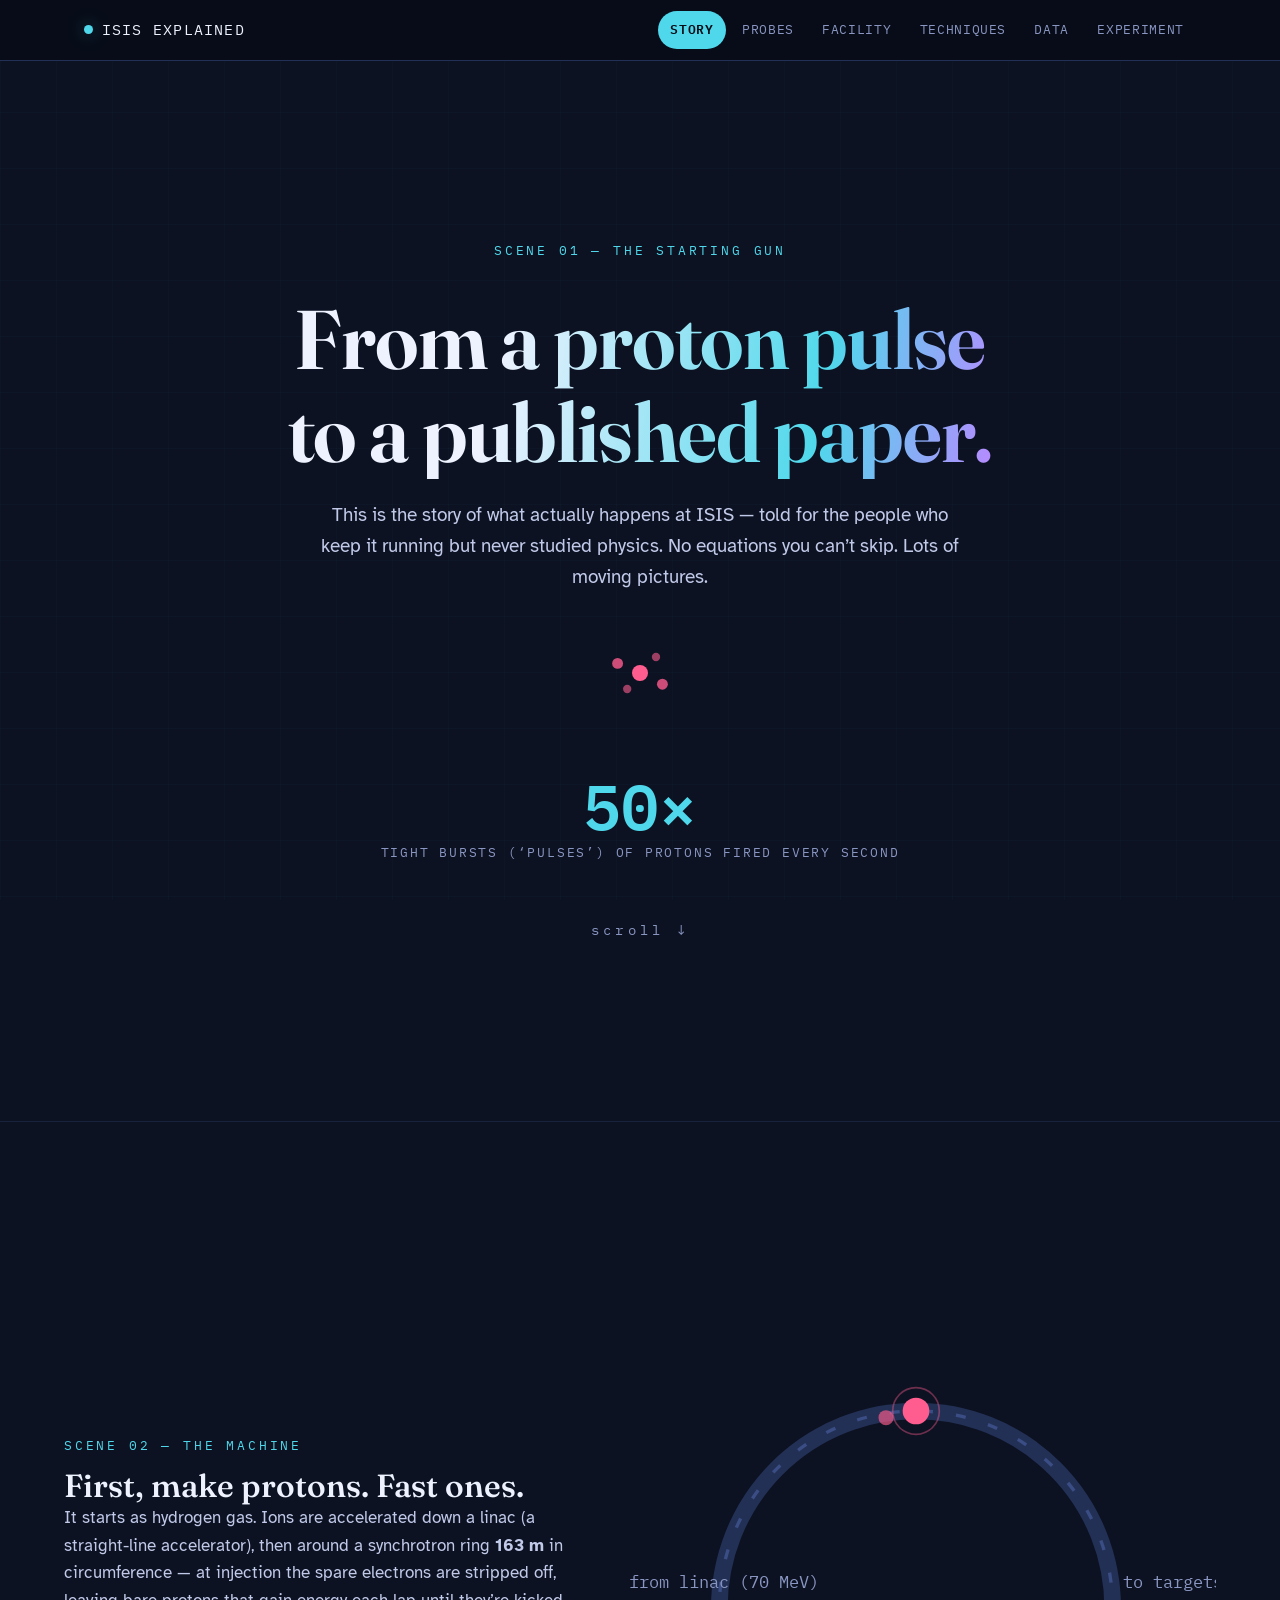
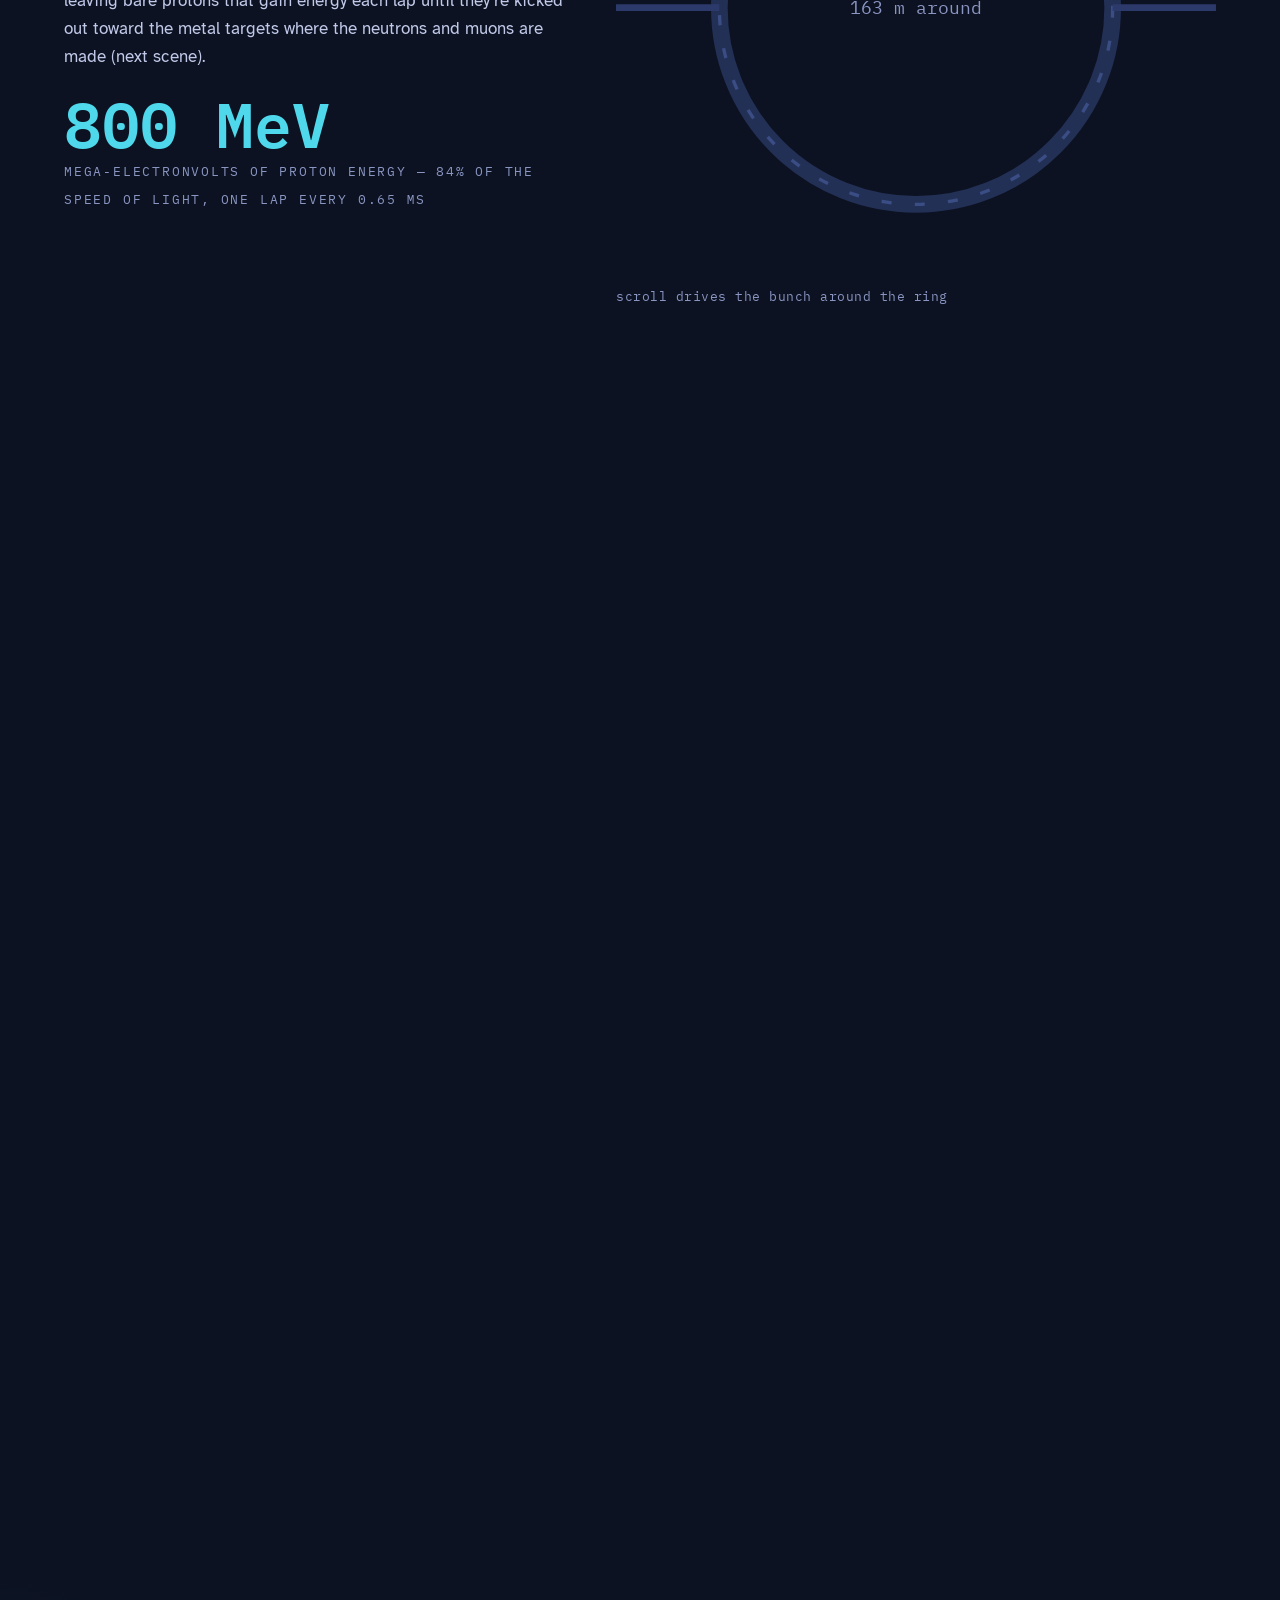
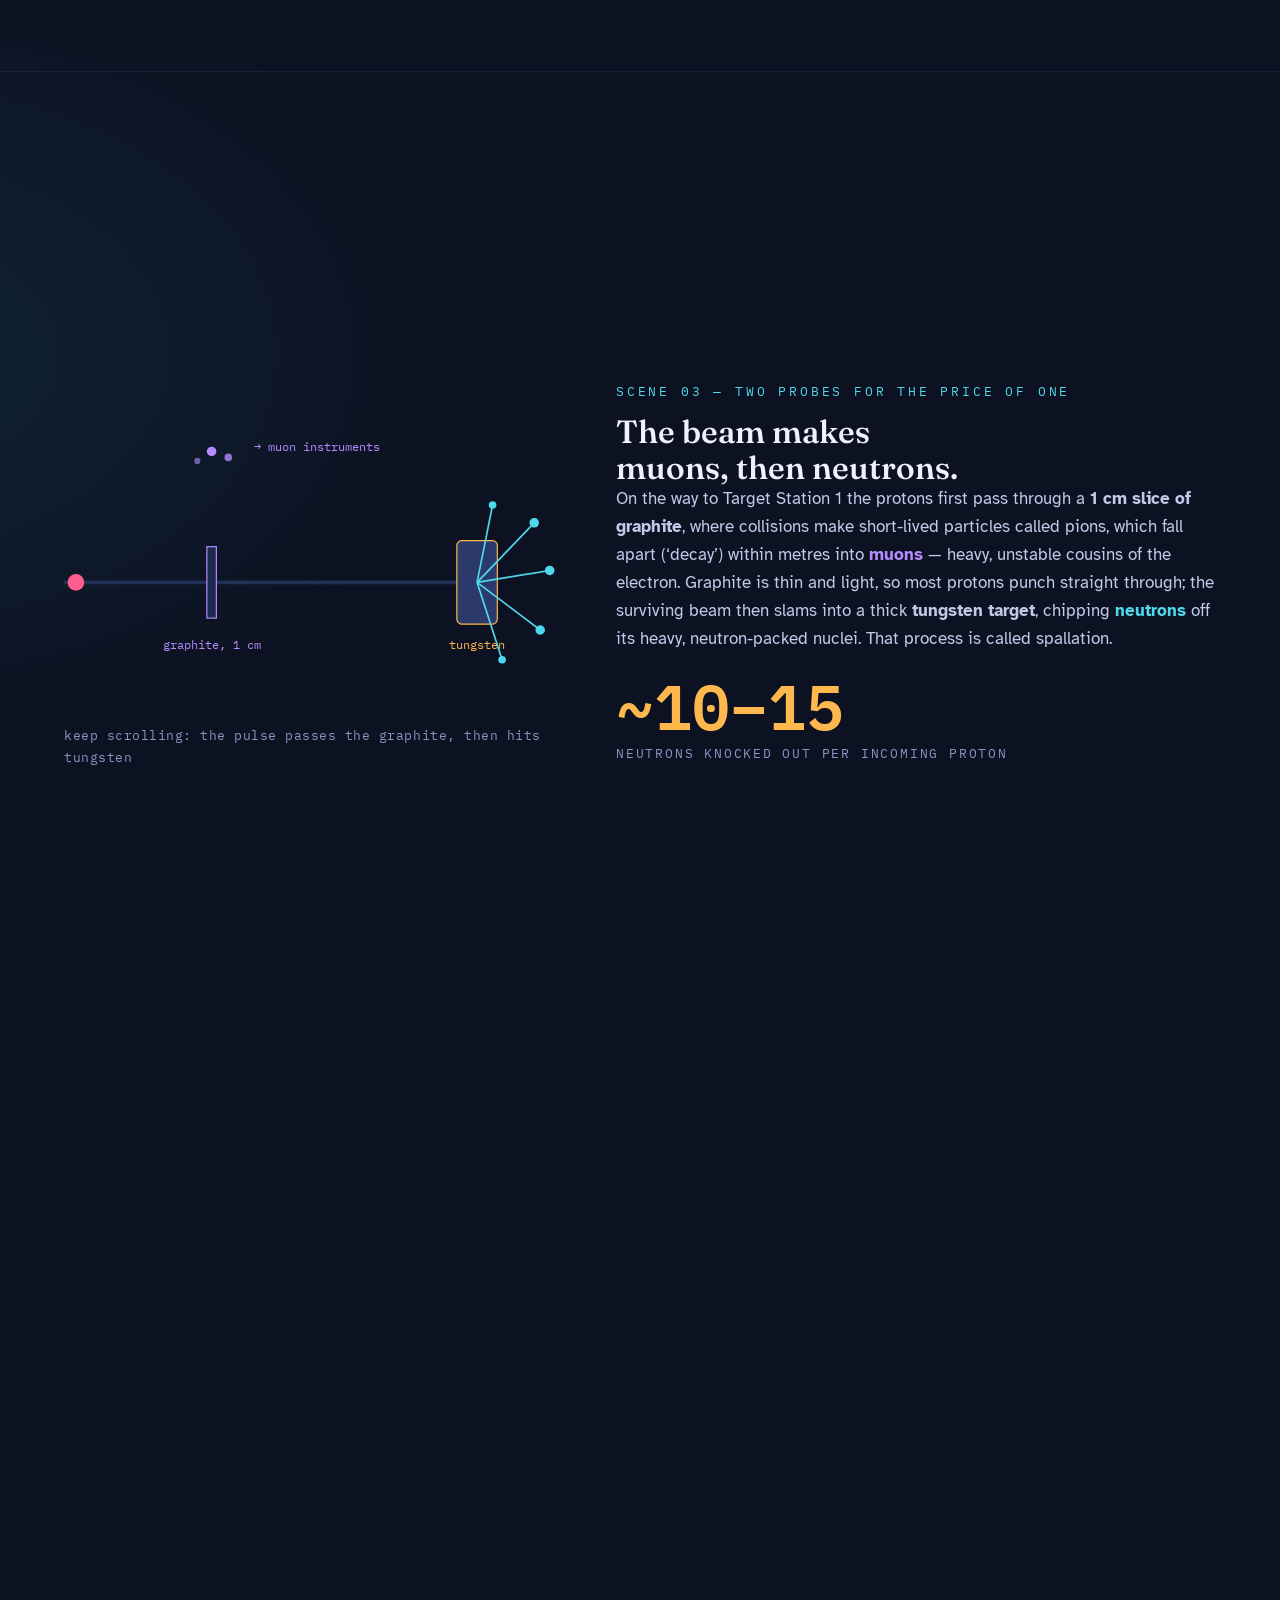
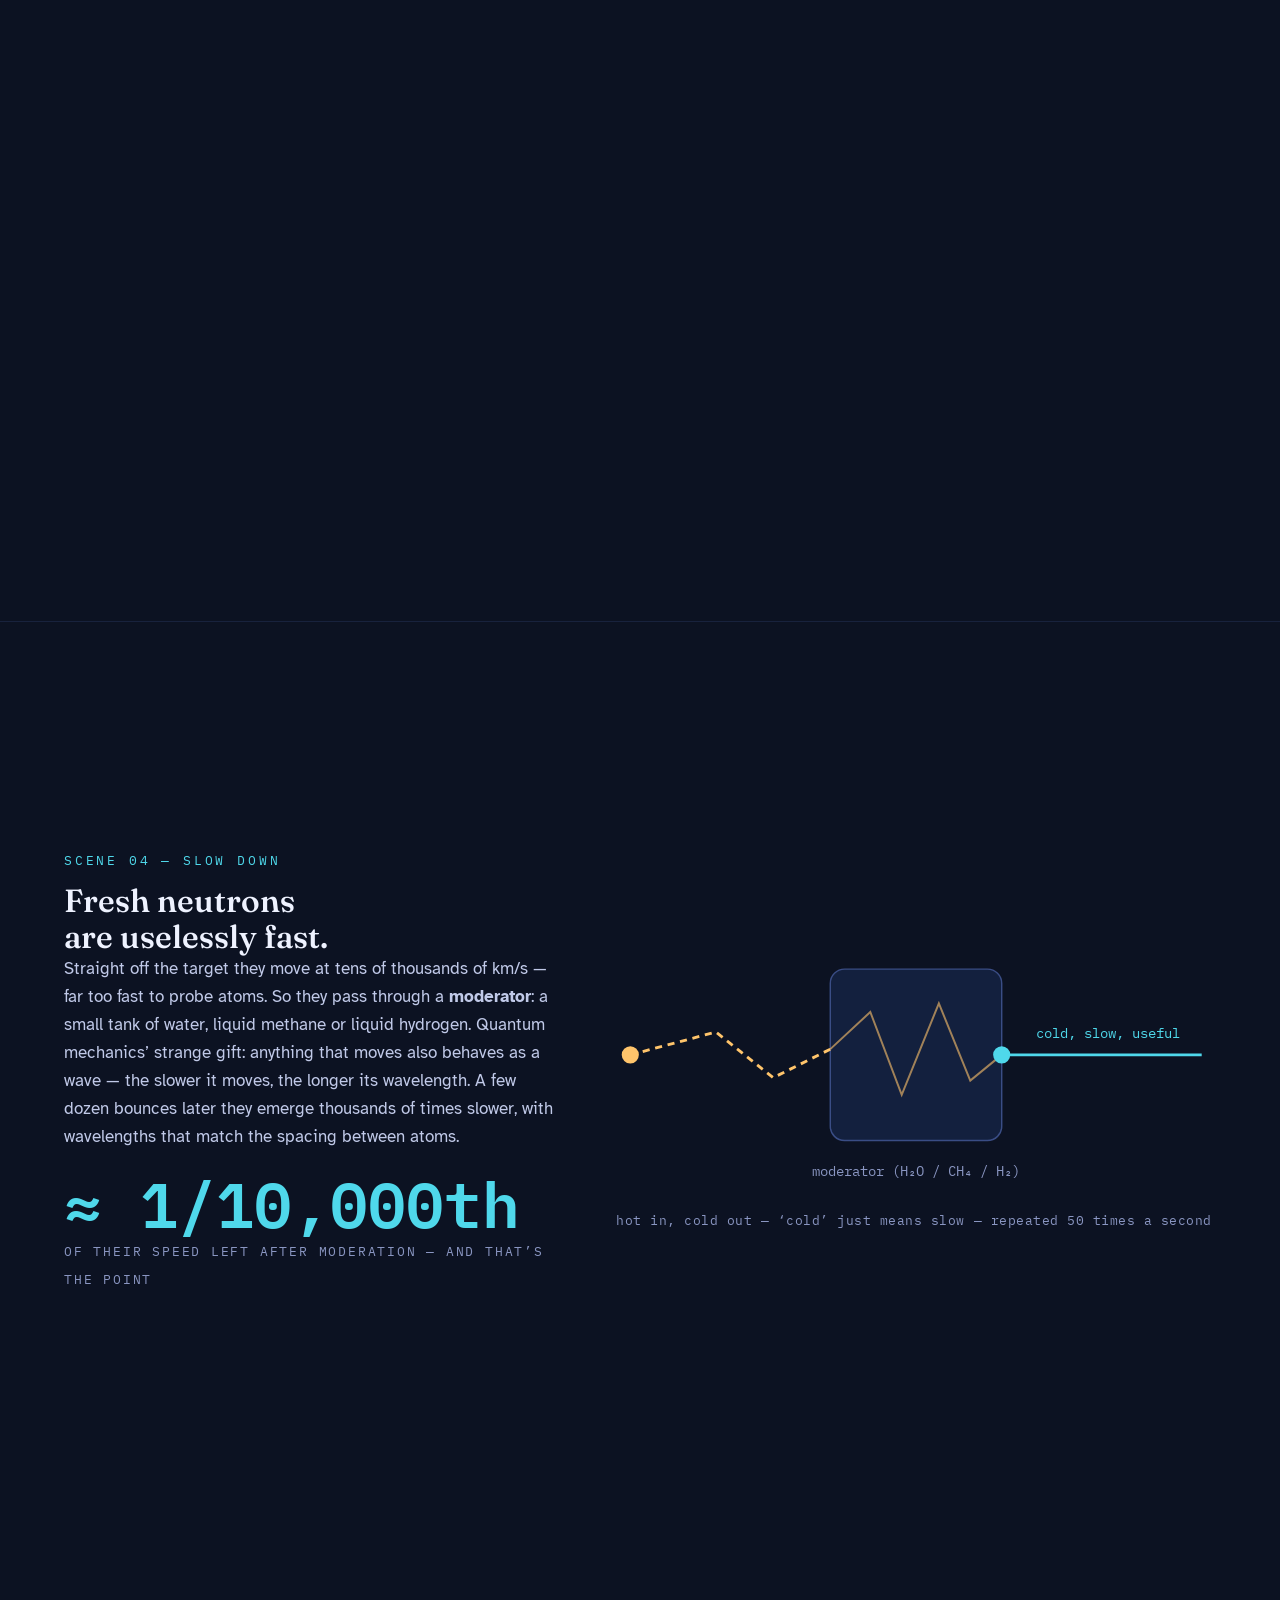
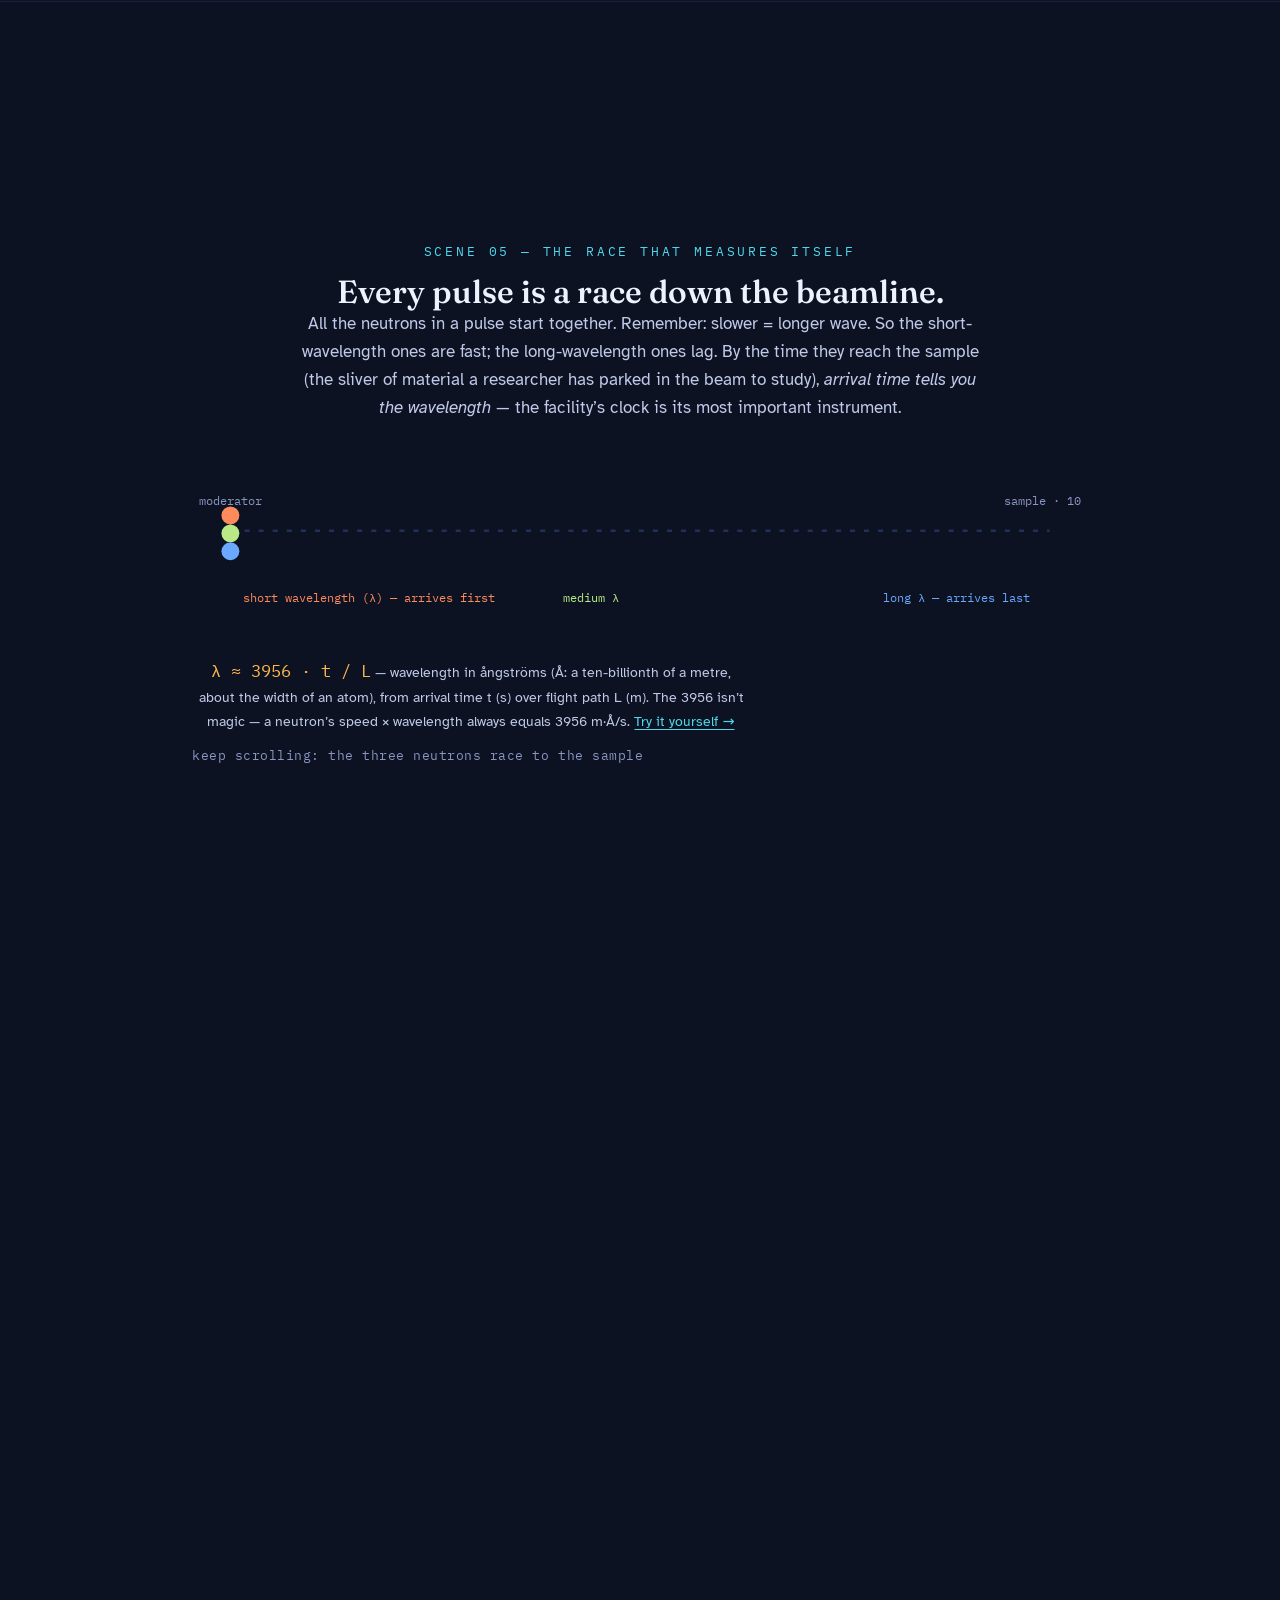
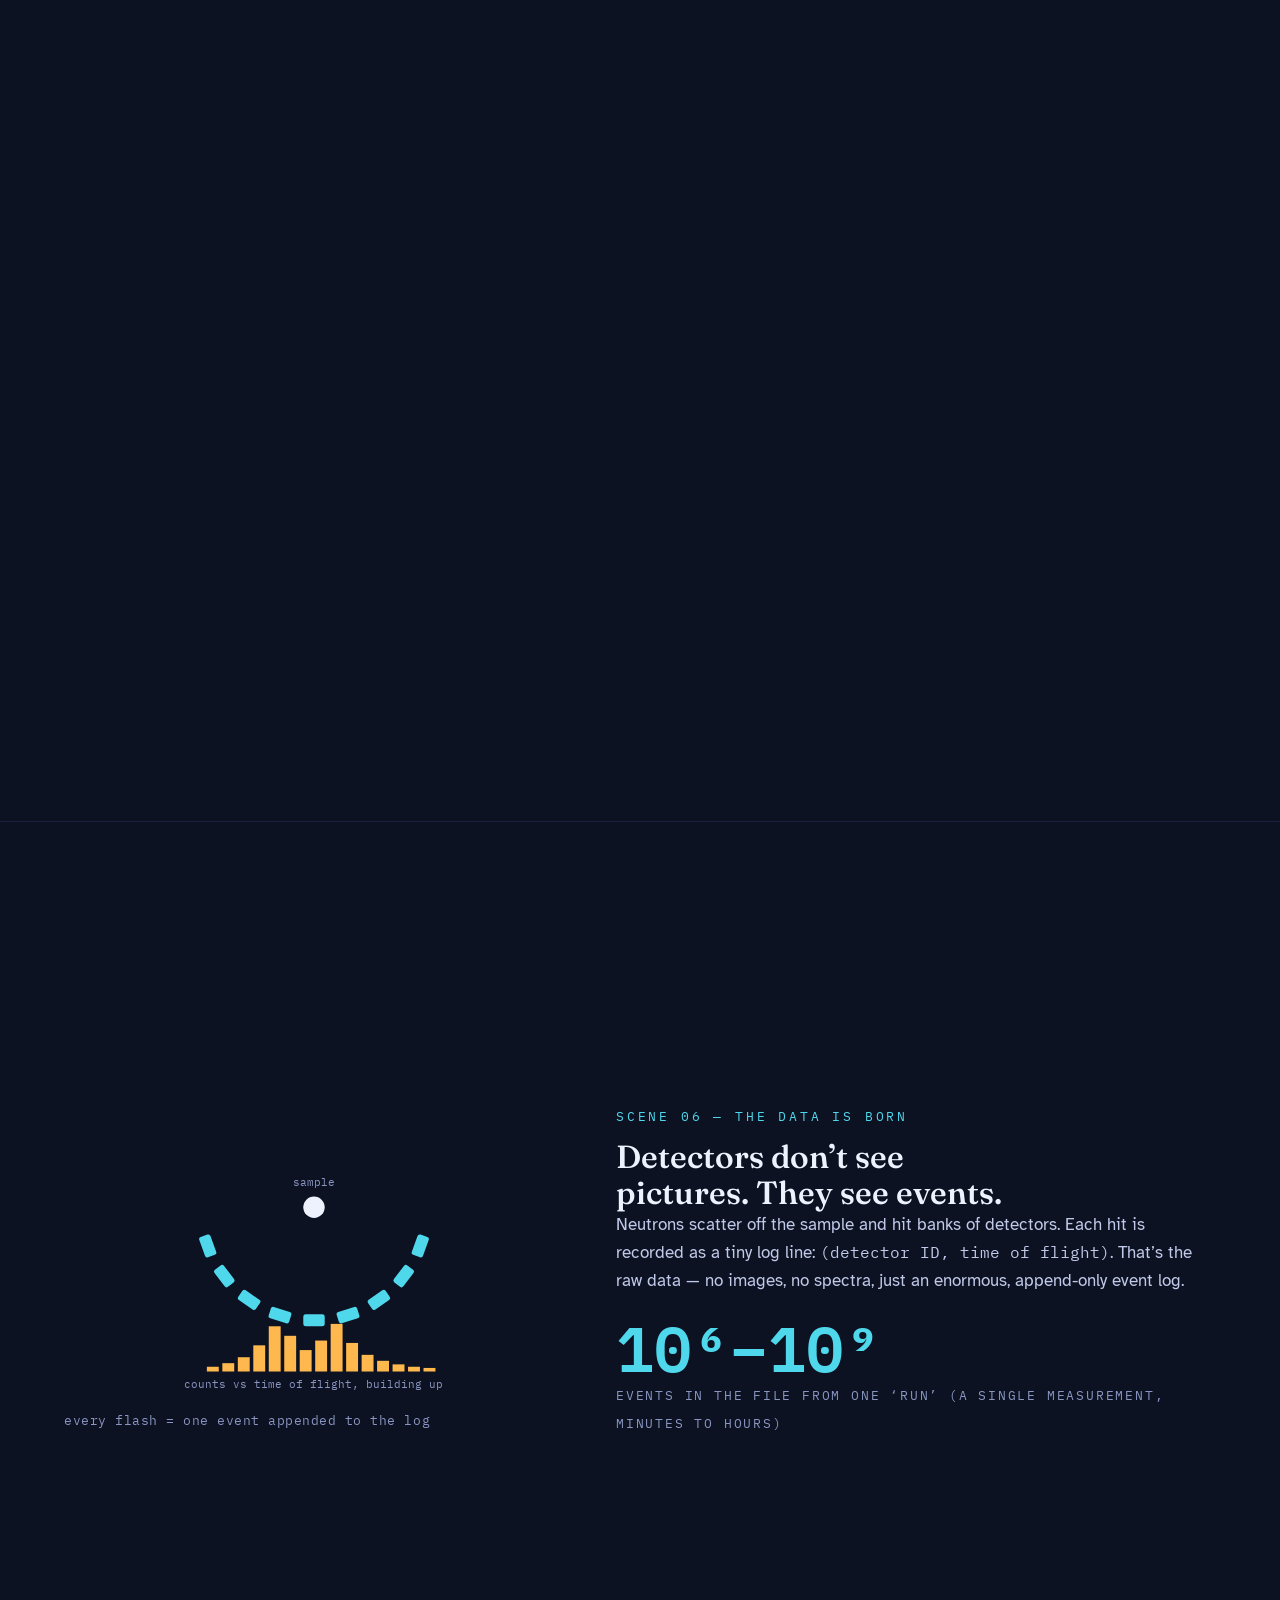
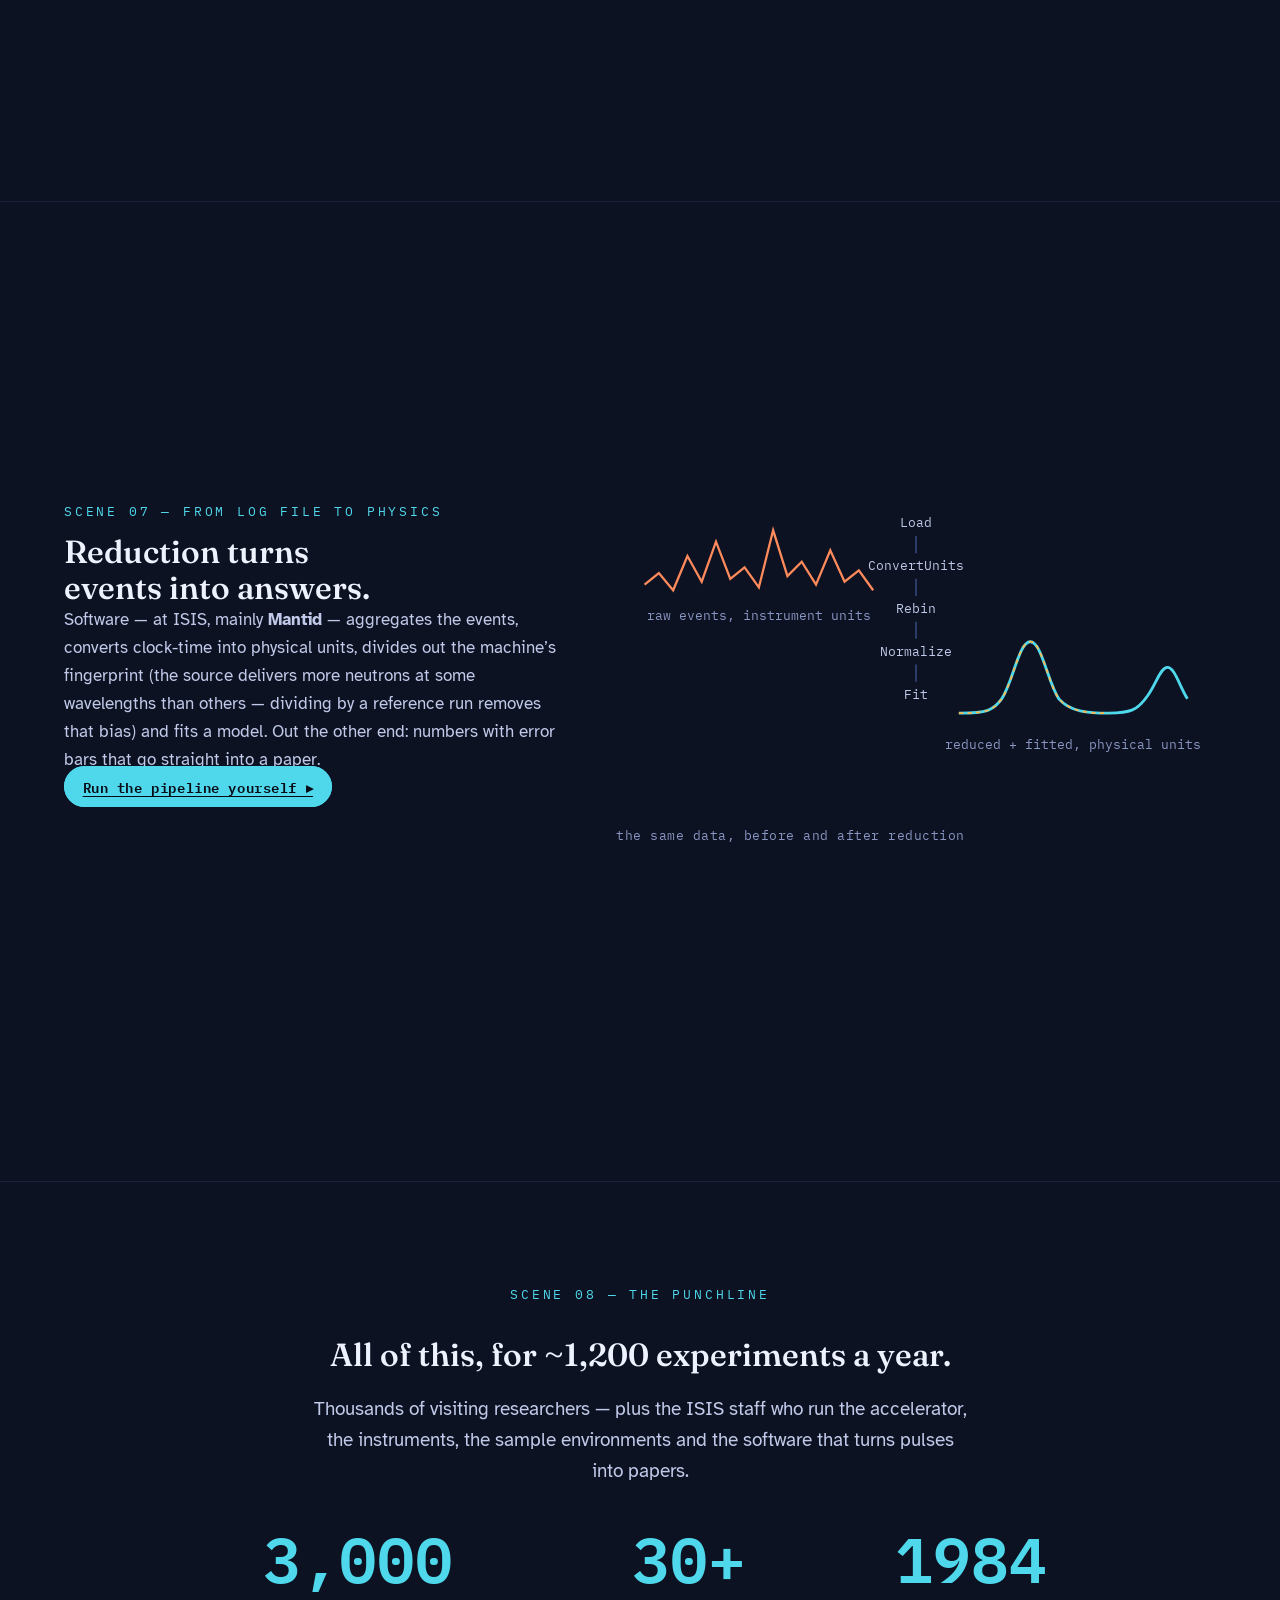
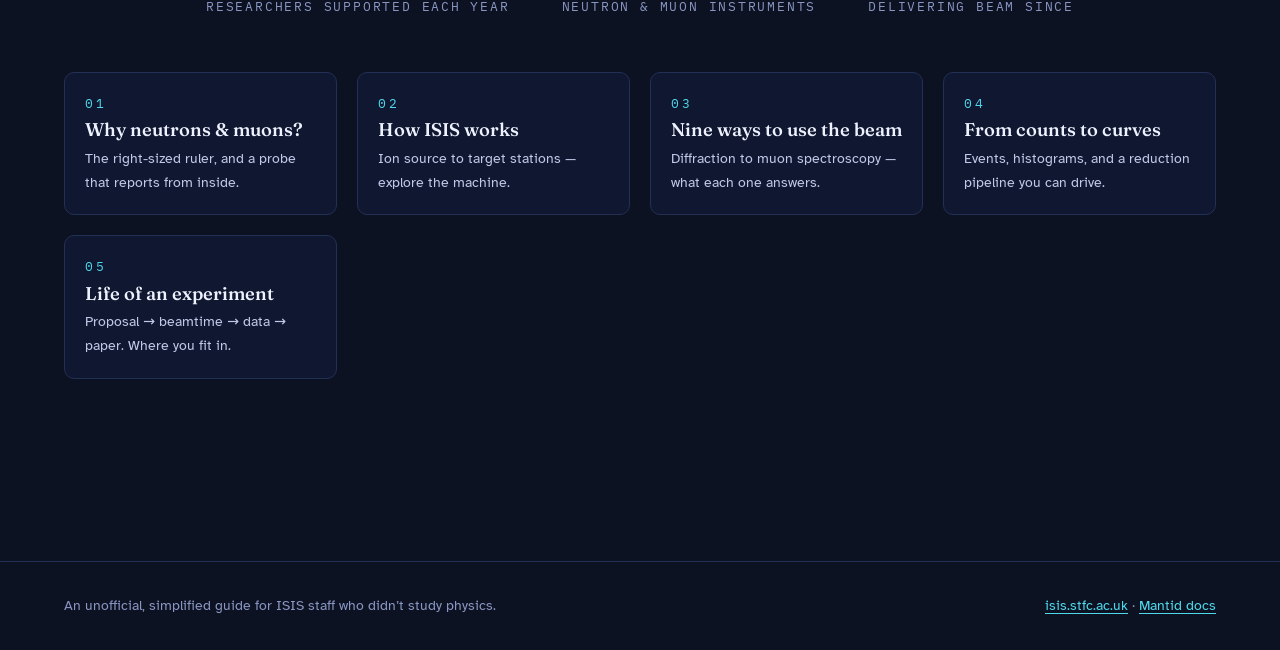
==== index.html @ 3b87c524 "Reorder nav, add anatomy explorer + deselect, expand data explanations - Navigation: STORY / PROBES " ====
<!DOCTYPE html>
<html lang="en">
<head>
<meta charset="utf-8">
<meta name="viewport" content="width=device-width, initial-scale=1">
<title>ISIS Explained — from a proton pulse to a published paper</title>
<meta name="description" content="An interactive, beginner-friendly guide to neutrons, muons, and the ISIS Neutron and Muon Source.">
<link rel="icon" href="data:image/svg+xml,%3Csvg xmlns='http://www.w3.org/2000/svg' viewBox='0 0 16 16'%3E%3Ccircle cx='8' cy='8' r='6' fill='%234fd8eb'/%3E%3C/svg%3E">
<link rel="preconnect" href="https://fonts.googleapis.com">
<link rel="preconnect" href="https://fonts.gstatic.com" crossorigin>
<link href="https://fonts.googleapis.com/css2?family=Fraunces:opsz,wght@9..144,400;9..144,550;9..144,650&family=Atkinson+Hyperlegible:wght@400;700&family=IBM+Plex+Mono:wght@400;600&display=swap" rel="stylesheet">
<link rel="stylesheet" href="css/tokens.css">
<link rel="stylesheet" href="css/base.css">
<link rel="stylesheet" href="css/components.css">
<link rel="stylesheet" href="css/story.css">
<script defer src="js/nav.js"></script>
<script defer src="js/story.js"></script>
</head>
<body>
<a class="skip-link" href="#main">Skip to content</a>
<header class="site-header">
  <div class="bar">
    <a class="site-title" href="index.html"><span class="pip" aria-hidden="true"></span>ISIS&nbsp;EXPLAINED</a>
    <nav class="site-nav" id="site-nav" aria-label="Site">
      <a href="index.html" aria-current="page">STORY</a>
      <a href="probes.html">PROBES</a>
      <a href="facility.html">FACILITY</a>
      <a href="techniques.html">TECHNIQUES</a>
      <a href="data.html">DATA</a>
      <a href="experiment.html">EXPERIMENT</a>
    </nav>
  </div>
</header>
<main class="story" id="main">

  <!-- SCENE 1 · hero -->
  <section class="scene hero" id="s1">
    <div class="scene-inner center">
      <p class="kicker reveal">Scene 01 — the starting gun</p>
      <h1 class="hero-title reveal d1">From a proton pulse<br>to a published paper.</h1>
      <p class="lede reveal d2">This is the story of what actually happens at ISIS — told for the people who keep it running but never studied physics. No equations you can’t skip. Lots of moving pictures.</p>
      <svg class="hero-pulse reveal d3" viewBox="0 0 200 60" role="img" aria-label="A bunch of protons, pulsing.">
        <g class="bunch">
          <circle cx="100" cy="30" r="5" fill="#ff5d8f"/>
          <circle cx="86" cy="24" r="3.4" fill="#ff5d8f" opacity=".8"/>
          <circle cx="114" cy="37" r="3.4" fill="#ff5d8f" opacity=".8"/>
          <circle cx="92" cy="40" r="2.6" fill="#ff5d8f" opacity=".6"/>
          <circle cx="110" cy="20" r="2.6" fill="#ff5d8f" opacity=".6"/>
        </g>
      </svg>
      <p class="scene-stat reveal d3"><span class="num">50×</span><span class="label">tight bursts (‘pulses’) of protons fired every second</span></p>
      <p class="scroll-cue reveal d4" aria-hidden="true">scroll ↓</p>
    </div>
  </section>

  <!-- SCENE 2 · synchrotron (scrub) -->
  <section class="scene scrub" id="s2" data-scrub="ring">
    <div class="scrub-sticky">
      <div class="scene-inner cols">
        <div class="scene-text">
          <p class="kicker reveal">Scene 02 — the machine</p>
          <h2 class="reveal d1">First, make protons. Fast ones.</h2>
          <p class="reveal d2">It starts as hydrogen gas. Ions are accelerated down a linac (a straight-line accelerator), then around a synchrotron ring <strong>163&nbsp;m</strong> in circumference — at injection the spare electrons are stripped off, leaving bare protons that gain energy each lap until they’re kicked out toward the metal targets where the neutrons and muons are made (next scene).</p>
          <p class="scene-stat reveal d3"><span class="num">800 MeV</span><span class="label">mega-electronvolts of proton energy — 84% of the speed of light, one lap every 0.65 µs</span></p>
        </div>
        <figure class="scene-fig">
          <svg viewBox="0 0 360 320" role="img" aria-label="The ISIS synchrotron ring with a proton bunch racing around it.">
            <circle cx="180" cy="160" r="118" fill="none" stroke="#233055" stroke-width="10"/>
            <circle cx="180" cy="160" r="118" fill="none" stroke="#3a4d85" stroke-width="2" stroke-dasharray="6 14"/>
            <!-- injection line -->
            <line x1="0" y1="160" x2="62" y2="160" stroke="#2c3a6b" stroke-width="4"/>
            <text x="8" y="148" fill="#8a96c2" font-size="10" font-family="IBM Plex Mono, monospace">from linac (70 MeV)</text>
            <!-- extraction line -->
            <line x1="298" y1="160" x2="360" y2="160" stroke="#2c3a6b" stroke-width="4"/>
            <text x="304" y="148" fill="#8a96c2" font-size="10" font-family="IBM Plex Mono, monospace">to targets →</text>
            <!-- bunch: rotated by scrub -->
            <g class="fx-ring" data-fx="ring" style="transform-origin: 180px 160px">
              <g>
                <circle cx="180" cy="42" r="8" fill="#ff5d8f"/>
                <circle cx="180" cy="42" r="14" fill="none" stroke="#ff5d8f" opacity=".4"/>
                <circle cx="162" cy="46" r="4.5" fill="#ff5d8f" opacity=".65"/>
              </g>
            </g>
            <text x="180" y="164" fill="#8a96c2" font-size="11" text-anchor="middle" font-family="IBM Plex Mono, monospace">163 m around</text>
          </svg>
          <figcaption class="figure-caption">scroll drives the bunch around the ring</figcaption>
        </figure>
      </div>
    </div>
  </section>

  <!-- SCENE 3 · two probes (scrub) -->
  <section class="scene scrub" id="s3" data-scrub="probes">
    <div class="scrub-sticky">
      <div class="scene-inner cols flip">
        <div class="scene-text">
          <p class="kicker reveal">Scene 03 — two probes for the price of one</p>
          <h2 class="reveal d1">The beam makes muons, then neutrons.</h2>
          <p class="reveal d2">On the way to Target Station 1 the protons first pass through a <strong>1&nbsp;cm slice of graphite</strong>, where collisions make short-lived particles called pions, which fall apart (‘decay’) within metres into <strong style="color:var(--muon)">muons</strong> — heavy, unstable cousins of the electron. Graphite is thin and light, so most protons punch straight through; the surviving beam then slams into a thick <strong>tungsten target</strong>, chipping <strong style="color:var(--neutron)">neutrons</strong> off its heavy, neutron-packed nuclei. That process is called spallation.</p>
          <p class="scene-stat reveal d3"><span class="num">~10–15</span><span class="label">neutrons knocked out per incoming proton</span></p>
        </div>
        <figure class="scene-fig">
          <svg viewBox="0 0 420 280" role="img" aria-label="Proton beam passes a thin graphite target producing muons, then hits a tungsten target producing a burst of neutrons.">
            <!-- beam path -->
            <line x1="0" y1="170" x2="330" y2="170" stroke="#233055" stroke-width="3"/>
            <!-- graphite -->
            <rect x="120" y="140" width="8" height="60" fill="#1f2a4f" stroke="#b78aff"/>
            <text x="124" y="226" fill="#b78aff" font-size="10" text-anchor="middle" font-family="IBM Plex Mono, monospace">graphite, 1 cm</text>
            <!-- tungsten -->
            <rect x="330" y="135" width="34" height="70" rx="4" fill="#2c3a6b" stroke="#ffb84d"/>
            <text x="347" y="226" fill="#ffb84d" font-size="10" text-anchor="middle" font-family="IBM Plex Mono, monospace">tungsten</text>
            <!-- proton (scrubbed along beam) -->
            <g data-fx="proton"><circle cx="10" cy="170" r="7" fill="#ff5d8f"/></g>
            <!-- muons rise from graphite (scrubbed) -->
            <g data-fx="muons" class="fx-muons">
              <circle cx="124" cy="150" r="4" fill="#b78aff"/>
              <circle cx="138" cy="155" r="3.2" fill="#b78aff" opacity=".8"/>
              <circle cx="112" cy="158" r="2.6" fill="#b78aff" opacity=".6"/>
            </g>
            <text x="160" y="60" fill="#b78aff" font-size="10" font-family="IBM Plex Mono, monospace">→ muon instruments</text>
            <!-- neutron burst from tungsten (scrubbed scale) -->
            <g data-fx="burst" class="fx-burst" style="transform-origin: 347px 170px">
              <g stroke="#4fd8eb" stroke-width="1.4">
                <line x1="347" y1="170" x2="395" y2="120"/>
                <line x1="347" y1="170" x2="408" y2="160"/>
                <line x1="347" y1="170" x2="400" y2="210"/>
                <line x1="347" y1="170" x2="360" y2="105"/>
                <line x1="347" y1="170" x2="368" y2="235"/>
              </g>
              <g fill="#4fd8eb">
                <circle cx="395" cy="120" r="4"/>
                <circle cx="408" cy="160" r="4"/>
                <circle cx="400" cy="210" r="4"/>
                <circle cx="360" cy="105" r="3.2"/>
                <circle cx="368" cy="235" r="3.2"/>
              </g>
            </g>
          </svg>
          <figcaption class="figure-caption">keep scrolling: the pulse passes the graphite, then hits tungsten</figcaption>
        </figure>
      </div>
    </div>
  </section>

  <!-- SCENE 4 · moderator -->
  <section class="scene" id="s4">
    <div class="scene-inner cols">
      <div class="scene-text">
        <p class="kicker reveal">Scene 04 — slow down</p>
        <h2 class="reveal d1">Fresh neutrons are uselessly fast.</h2>
        <p class="reveal d2">Straight off the target they move at tens of thousands of km/s — far too fast to probe atoms. So they pass through a <strong>moderator</strong>: a small tank of water, liquid methane or liquid hydrogen. Quantum mechanics’ strange gift: anything that moves also behaves as a wave — the slower it moves, the longer its wavelength. A few dozen bounces later they emerge thousands of times slower, with wavelengths that match the spacing between atoms.</p>
        <p class="scene-stat reveal d3"><span class="num">≈ 1/10,000th</span><span class="label">of their speed left after moderation — and that’s the point</span></p>
      </div>
      <figure class="scene-fig reveal d2">
        <svg viewBox="0 0 420 200" role="img" aria-label="A fast neutron enters a moderator tank, bounces, and leaves slow and cold.">
          <rect x="150" y="40" width="120" height="120" rx="10" fill="#13203e" stroke="#3a4d85"/>
          <text x="210" y="185" fill="#8a96c2" font-size="10" text-anchor="middle" font-family="IBM Plex Mono, monospace">moderator (H₂O / CH₄ / H₂)</text>
          <!-- jagged fast path in -->
          <polyline points="10,100 70,84 110,116 150,96" fill="none" stroke="#ffc46b" stroke-width="2" stroke-dasharray="5 4"/>
          <polyline points="150,96 178,70 200,128 226,64 248,118 270,100" fill="none" stroke="#ffc46b" stroke-width="1.4" opacity=".6"/>
          <circle class="mod-fast" cx="10" cy="100" r="6" fill="#ffc46b"/>
          <!-- slow path out -->
          <line x1="270" y1="100" x2="410" y2="100" stroke="#4fd8eb" stroke-width="2"/>
          <circle class="mod-slow" cx="270" cy="100" r="6" fill="#4fd8eb"/>
          <text x="395" y="88" fill="#4fd8eb" font-size="10" text-anchor="end" font-family="IBM Plex Mono, monospace">cold, slow, useful</text>
        </svg>
        <figcaption class="figure-caption">hot in, cold out — ‘cold’ just means slow — repeated 50 times a second</figcaption>
      </figure>
    </div>
  </section>

  <!-- SCENE 5 · TOF race (scrub) -->
  <section class="scene scrub tall" id="s5" data-scrub="race">
    <div class="scrub-sticky">
      <div class="scene-inner stack">
        <div class="scene-text center">
          <p class="kicker reveal">Scene 05 — the race that measures itself</p>
          <h2 class="reveal d1">Every pulse is a race down the beamline.</h2>
          <p class="reveal d2">All the neutrons in a pulse start together. Remember: slower = longer wave. So the short-wavelength ones are fast; the long-wavelength ones lag. By the time they reach the sample (the sliver of material a researcher has parked in the beam to study), <em>arrival time tells you the wavelength</em> — the facility’s clock is its most important instrument.</p>
        </div>
        <figure class="scene-fig wide">
          <svg viewBox="0 0 700 150" role="img" aria-label="Three neutrons of different wavelengths spread apart as they travel down a 10 metre beamline.">
            <line x1="30" y1="60" x2="670" y2="60" stroke="#233055" stroke-width="2" stroke-dasharray="4 7"/>
            <g fill="#8a96c2" font-size="9" font-family="IBM Plex Mono, monospace" text-anchor="middle">
              <text x="30" y="40">moderator</text>
              <text x="670" y="40">sample · 10 m</text>
            </g>
            <g data-fx="race1"><circle cx="30" cy="48" r="7" fill="#ff8a5c"/></g>
            <g data-fx="race2"><circle cx="30" cy="62" r="7" fill="#b8e986"/></g>
            <g data-fx="race3"><circle cx="30" cy="76" r="7" fill="#6aa8ff"/></g>
            <g font-size="9" font-family="IBM Plex Mono, monospace">
              <text x="40" y="116" fill="#ff8a5c">short wavelength (λ) — arrives first</text>
              <text x="290" y="116" fill="#b8e986">medium λ</text>
              <text x="540" y="116" fill="#6aa8ff">long λ — arrives last</text>
            </g>
          </svg>
          <p class="tof-eq reveal d3"><code>λ&nbsp;≈&nbsp;3956&nbsp;·&nbsp;t&nbsp;/&nbsp;L</code> — wavelength in ångströms (Å: a ten-billionth of a metre, about the width of an atom), from arrival time t (s) over flight path L (m). The 3956 isn’t magic — a neutron’s speed × wavelength always equals 3956&nbsp;m·Å/s. <a href="data.html#tof">Try it yourself →</a></p>
          <figcaption class="figure-caption">keep scrolling: the three neutrons race to the sample</figcaption>
        </figure>
      </div>
    </div>
  </section>

  <!-- SCENE 6 · detectors -->
  <section class="scene" id="s6">
    <div class="scene-inner cols flip">
      <div class="scene-text">
        <p class="kicker reveal">Scene 06 — the data is born</p>
        <h2 class="reveal d1">Detectors don’t see pictures. They see events.</h2>
        <p class="reveal d2">Neutrons scatter off the sample and hit banks of detectors. Each hit is recorded as a tiny log line: <span class="mono">(detector&nbsp;ID, time&nbsp;of&nbsp;flight)</span>. That’s the raw data — no images, no spectra, just an enormous, append-only event log.</p>
        <p class="scene-stat reveal d3"><span class="num">10⁶–10⁹</span><span class="label">events in the file from one ‘run’ (a single measurement, minutes to hours)</span></p>
      </div>
      <figure class="scene-fig reveal d2">
        <svg viewBox="0 0 420 240" role="img" aria-label="Detector tiles arranged in an arc around a sample, with a histogram of counts below.">
          <circle cx="210" cy="80" r="9" fill="#eef2ff"/>
          <text x="210" y="62" fill="#8a96c2" font-size="9" text-anchor="middle" font-family="IBM Plex Mono, monospace">sample</text>
          <g class="det-arc">
            <!-- arc of detector tiles -->
            <g id="det-tiles"></g>
          </g>
          <g class="histo" id="det-histo" aria-hidden="true"></g>
          <text x="210" y="232" fill="#8a96c2" font-size="9" text-anchor="middle" font-family="IBM Plex Mono, monospace">counts vs time of flight, building up</text>
        </svg>
        <figcaption class="figure-caption">every flash = one event appended to the log</figcaption>
      </figure>
    </div>
  </section>

  <!-- SCENE 7 · pipeline -->
  <section class="scene" id="s7">
    <div class="scene-inner cols">
      <div class="scene-text">
        <p class="kicker reveal">Scene 07 — from log file to physics</p>
        <h2 class="reveal d1">Reduction turns events into answers.</h2>
        <p class="reveal d2">Software — at ISIS, mainly <strong>Mantid</strong> — aggregates the events, converts clock-time into physical units, divides out the machine’s fingerprint (the source delivers more neutrons at some wavelengths than others — dividing by a reference run removes that bias) and fits a model. Out the other end: numbers with error bars that go straight into a paper.</p>
        <p class="reveal d3"><a class="btn primary" href="data.html#playground">Run the pipeline yourself ▸</a></p>
      </div>
      <figure class="scene-fig reveal d2">
        <svg viewBox="0 0 420 250" role="img" aria-label="A noisy raw spectrum is transformed by the reduction pipeline into a clean fitted curve.">
          <!-- raw jagged -->
          <g class="pipe-raw">
            <path d="M20,90 L30,82 L40,94 L50,70 L60,88 L70,60 L80,86 L90,78 L100,92 L110,52 L120,84 L130,74 L140,90 L150,66 L160,88 L170,80 L180,94" fill="none" stroke="#ff8a5c" stroke-width="1.6"/>
            <text x="100" y="115" fill="#8a96c2" font-size="9" text-anchor="middle" font-family="IBM Plex Mono, monospace">raw events, instrument units</text>
          </g>
          <!-- chain -->
          <g font-family="IBM Plex Mono, monospace" font-size="9" fill="#c0c9e8" class="pipe-chain">
            <text x="210" y="50" text-anchor="middle">Load</text>
            <text x="210" y="80" text-anchor="middle">ConvertUnits</text>
            <text x="210" y="110" text-anchor="middle">Rebin</text>
            <text x="210" y="140" text-anchor="middle">Normalize</text>
            <text x="210" y="170" text-anchor="middle">Fit</text>
            <line x1="210" y1="56" x2="210" y2="68" stroke="#3a4d85"/>
            <line x1="210" y1="86" x2="210" y2="98" stroke="#3a4d85"/>
            <line x1="210" y1="116" x2="210" y2="128" stroke="#3a4d85"/>
            <line x1="210" y1="146" x2="210" y2="158" stroke="#3a4d85"/>
          </g>
          <!-- clean fitted -->
          <g class="pipe-clean">
            <path d="M240,180 C260,180 264,178 270,170 C278,158 282,130 290,130 C298,130 302,158 310,170 C318,179 330,180 345,180 C360,180 365,178 372,168 C378,160 381,148 386,148 C391,148 394,160 400,170"
              fill="none" stroke="#4fd8eb" stroke-width="2"/>
            <path d="M240,180 C260,180 264,178 270,170 C278,158 282,130 290,130 C298,130 302,158 310,170 C318,179 330,180 345,180" fill="none" stroke="#ffb84d" stroke-width="1.2" stroke-dasharray="3 3"/>
            <text x="320" y="205" fill="#8a96c2" font-size="9" text-anchor="middle" font-family="IBM Plex Mono, monospace">reduced + fitted, physical units</text>
          </g>
        </svg>
        <figcaption class="figure-caption">the same data, before and after reduction</figcaption>
      </figure>
    </div>
  </section>

  <!-- SCENE 8 · people + CTAs -->
  <section class="scene" id="s8">
    <div class="scene-inner center">
      <p class="kicker reveal">Scene 08 — the punchline</p>
      <h2 class="reveal d1">All of this, for ~1,200 experiments a year.</h2>
      <p class="lede reveal d2">Thousands of visiting researchers — plus the ISIS staff who run the accelerator, the instruments, the sample environments and the software that turns pulses into papers.</p>
      <div class="stat-row reveal d3">
        <p class="scene-stat"><span class="num">3,000</span><span class="label">researchers supported each year</span></p>
        <p class="scene-stat"><span class="num">30+</span><span class="label">neutron &amp; muon instruments</span></p>
        <p class="scene-stat"><span class="num">1984</span><span class="label">delivering beam since</span></p>
      </div>
      <nav class="card-grid cta-row reveal d4" aria-label="Explore the topic pages">
        <a class="cta-card" href="probes.html"><span class="kicker">01</span><h3>Why neutrons &amp; muons?</h3><p>The right-sized ruler, and a probe that reports from inside.</p></a>
        <a class="cta-card" href="facility.html"><span class="kicker">02</span><h3>How ISIS works</h3><p>Ion source to target stations — explore the machine.</p></a>
        <a class="cta-card" href="techniques.html"><span class="kicker">03</span><h3>Nine ways to use the beam</h3><p>Diffraction to muon spectroscopy — what each one answers.</p></a>
        <a class="cta-card" href="data.html"><span class="kicker">04</span><h3>From counts to curves</h3><p>Events, histograms, and a reduction pipeline you can drive.</p></a>
        <a class="cta-card" href="experiment.html"><span class="kicker">05</span><h3>Life of an experiment</h3><p>Proposal → beamtime → data → paper. Where you fit in.</p></a>
      </nav>
    </div>
  </section>

</main>
<footer class="site-footer">
  <div class="bar">
    <span>An unofficial, simplified guide for ISIS staff who didn’t study physics.</span>
    <span><a href="https://www.isis.stfc.ac.uk/" rel="external">isis.stfc.ac.uk</a> · <a href="https://docs.mantidproject.org/nightly/" rel="external">Mantid docs</a></span>
  </div>
</footer>
</body>
</html>
---- css/tokens.css ----
/* ISIS Explained — design tokens.
   Beamline control-room aesthetic: deep navy, engineering-blueprint lines,
   instrument-panel monospace readouts, color-coded particles. */

:root {
  color-scheme: dark;

  /* Tier 1 — palette */
  --ink-950: #070b16;
  --ink-900: #0c1222;
  --ink-850: #101831;
  --ink-800: #151d3a;
  --ink-700: #1f2a4f;
  --ink-600: #2c3a6b;
  --line: #233055;
  --line-bright: #3a4d85;
  --text-100: #eef2ff;
  --text-300: #c0c9e8;
  --text-500: #8a96c2;

  /* Particles */
  --proton: #ff5d8f;
  --neutron: #4fd8eb;
  --muon: #b78aff;
  --peak: #ffb84d;
  --ok: #5fe8a0;
  --bad: #ff7a6b;

  /* Wavelength ramp: short (hot) → long (cold) */
  --wl-1: #ff8a5c;
  --wl-2: #ffc46b;
  --wl-3: #b8e986;
  --wl-4: #5fd8c8;
  --wl-5: #6aa8ff;

  /* Tier 2 — semantic */
  --bg: var(--ink-900);
  --bg-deep: var(--ink-950);
  --panel: var(--ink-850);
  --panel-raised: var(--ink-800);
  --accent: var(--neutron);
  --accent-dim: color-mix(in oklab, var(--neutron) 35%, var(--ink-800));

  /* Type */
  --font-display: "Fraunces", "Georgia", serif;
  --font-body: "Atkinson Hyperlegible", "Segoe UI", system-ui, sans-serif;
  --font-mono: "IBM Plex Mono", "Cascadia Code", Consolas, monospace;

  --fs-hero: clamp(2.6rem, 1.4rem + 5vw, 5.2rem);
  --fs-h1: clamp(2rem, 1.2rem + 3vw, 3.4rem);
  --fs-h2: clamp(1.4rem, 1.1rem + 1.4vw, 2rem);
  --fs-h3: 1.15rem;
  --fs-body: 1.06rem;
  --fs-small: 0.9rem;
  --fs-tiny: 0.8rem;

  /* Spacing & shape */
  --sp-1: 0.375rem;
  --sp-2: 0.75rem;
  --sp-3: 1.25rem;
  --sp-4: 2rem;
  --sp-5: 3.25rem;
  --sp-6: 5rem;
  --radius: 10px;
  --radius-lg: 18px;

  --content-w: 72rem;
  --shadow: 0 1px 2px rgb(0 0 0 / .5), 0 12px 32px -12px rgb(0 0 0 / .55);
  --glow-accent: 0 0 18px color-mix(in oklab, var(--accent) 40%, transparent);
}
---- css/base.css ----
/* Base: reset, layout scaffolding, nav, typography. */

@layer reset, base, components;

@layer reset {
  *, *::before, *::after { box-sizing: border-box; }
  body, h1, h2, h3, h4, p, figure, blockquote, dl, dd { margin: 0; }
  img, svg, canvas { display: block; max-width: 100%; }
  input, button, select { font: inherit; }
}

@layer base {
  html {
    scroll-behavior: smooth;
    scroll-padding-top: 5rem;
  }

  body {
    background:
      radial-gradient(1200px 700px at 85% -10%, color-mix(in oklab, var(--ink-700) 55%, transparent), transparent 70%),
      radial-gradient(900px 600px at -10% 30%, color-mix(in oklab, #143a4a 45%, transparent), transparent 65%),
      var(--bg);
    color: var(--text-300);
    font-family: var(--font-body);
    font-size: var(--fs-body);
    line-height: 1.65;
    min-height: 100dvh;
  }

  /* Faint engineering grid over the whole page */
  body::before {
    content: "";
    position: fixed;
    inset: 0;
    pointer-events: none;
    background:
      linear-gradient(to right, rgb(79 216 235 / .025) 1px, transparent 1px) 0 0 / 56px 56px,
      linear-gradient(to bottom, rgb(79 216 235 / .025) 1px, transparent 1px) 0 0 / 56px 56px;
    z-index: 0;
  }

  h1, h2, h3 {
    font-family: var(--font-display);
    font-weight: 550;
    color: var(--text-100);
    line-height: 1.12;
    text-wrap: balance;
  }
  h1 { font-size: var(--fs-h1); }
  h2 { font-size: var(--fs-h2); }
  h3 { font-size: var(--fs-h3); }

  p { max-width: 62ch; text-wrap: pretty; }

  a { color: var(--accent); text-underline-offset: 3px; }
  a:hover { color: color-mix(in oklab, var(--accent) 70%, white); }

  code, .mono { font-family: var(--font-mono); font-size: 0.92em; }

  :focus-visible {
    outline: 2px solid var(--accent);
    outline-offset: 3px;
    border-radius: 2px;
  }

  ::selection { background: color-mix(in oklab, var(--accent) 35%, transparent); }

  main {
    position: relative;
    z-index: 1;
    max-width: var(--content-w);
    margin-inline: auto;
    padding: var(--sp-5) var(--sp-3) var(--sp-6);
  }

  section { margin-block: var(--sp-6); scroll-margin-top: 5.5rem; }

  /* ------ shared page furniture ------ */

  .sr-only {
    position: absolute;
    inline-size: 1px;
    block-size: 1px;
    overflow: hidden;
    clip-path: inset(50%);
    white-space: nowrap;
  }

  .skip-link {
    position: absolute;
    top: 0.5rem;
    left: 0.5rem;
    z-index: 100;
    background: var(--accent);
    color: var(--bg-deep);
    font-family: var(--font-mono);
    font-size: var(--fs-small);
    font-weight: 600;
    text-decoration: none;
    padding: 0.5rem 1rem;
    border-radius: 999px;
    transform: translateY(-300%);
  }
  .skip-link:focus { transform: none; }

  .site-header {
    position: sticky;
    top: 0;
    z-index: 50;
    background: color-mix(in oklab, var(--bg-deep) 82%, transparent);
    backdrop-filter: blur(10px);
    border-bottom: 1px solid var(--line);
  }
  .site-header .bar {
    max-width: var(--content-w);
    margin-inline: auto;
    padding: 0.7rem var(--sp-3);
    display: flex;
    align-items: center;
    gap: var(--sp-3);
    flex-wrap: wrap;
  }
  .site-title {
    font-family: var(--font-mono);
    font-size: 0.95rem;
    letter-spacing: 0.08em;
    color: var(--text-100);
    text-decoration: none;
    display: inline-flex;
    align-items: center;
    gap: 0.55rem;
    white-space: nowrap;
  }
  .site-title .pip {
    inline-size: 9px;
    block-size: 9px;
    border-radius: 50%;
    background: var(--accent);
    box-shadow: var(--glow-accent);
  }
  .site-nav { margin-inline-start: auto; display: flex; gap: 0.25rem; flex-wrap: wrap; }
  .site-nav a {
    font-family: var(--font-mono);
    font-size: var(--fs-tiny);
    letter-spacing: 0.05em;
    text-decoration: none;
    color: var(--text-500);
    padding: 0.45rem 0.7rem;
    border-radius: 999px;
    border: 1px solid transparent;
  }
  .site-nav a:hover { color: var(--text-100); border-color: var(--line); }
  .site-nav a:focus-visible { border-radius: 999px; }
  .site-nav a[aria-current="page"] {
    color: var(--bg-deep);
    background: var(--accent);
    font-weight: 600;
  }

  /* Mobile: nav.js collapses the pills behind a MENU button. Without JS
     (no body.has-navjs) the nav simply wraps, as before. */
  .nav-toggle { display: none; }
  @media (max-width: 44rem) {
    body.has-navjs .nav-toggle {
      display: inline-block;
      margin-inline-start: auto;
      font-family: var(--font-mono);
      font-size: var(--fs-tiny);
      letter-spacing: 0.05em;
      color: var(--text-300);
      background: transparent;
      border: 1px solid var(--line);
      border-radius: 999px;
      padding: 0.45rem 0.7rem;
      cursor: pointer;
    }
    body.has-navjs .site-nav { display: none; }
    body.has-navjs .site-nav.open { display: flex; flex-basis: 100%; }
  }

  .site-footer {
    position: relative;
    z-index: 1;
    border-top: 1px solid var(--line);
    margin-top: var(--sp-6);
    padding: var(--sp-4) var(--sp-3);
    font-size: var(--fs-small);
    color: var(--text-500);
  }
  .site-footer .bar {
    max-width: var(--content-w);
    margin-inline: auto;
    display: flex;
    gap: var(--sp-3);
    flex-wrap: wrap;
    justify-content: space-between;
  }

  /* Section kicker: "01 / THE SOURCE" style */
  .kicker {
    font-family: var(--font-mono);
    font-size: var(--fs-tiny);
    letter-spacing: 0.22em;
    text-transform: uppercase;
    color: var(--accent);
    display: block;
    margin-bottom: var(--sp-2);
  }

  .lede {
    font-size: 1.18rem;
    color: var(--text-300);
    max-width: 56ch;
  }

  .page-intro { max-width: 46rem; margin-block: var(--sp-5); }
  .page-intro h1 { margin-bottom: var(--sp-3); }
}

@media (prefers-reduced-motion: reduce) {
  html { scroll-behavior: auto; }
}
---- css/components.css ----
/* Shared interactive components: panels, hotspots, quizzes, sliders,
   playground step cards, stat callouts, figure frames. */

@layer components {

  /* ---------- Panels & figures ---------- */

  .panel {
    background: linear-gradient(180deg, var(--panel-raised), var(--panel));
    border: 1px solid var(--line);
    border-radius: var(--radius-lg);
    padding: var(--sp-4);
    box-shadow: var(--shadow);
  }

  .figure-frame {
    background: var(--bg-deep);
    border: 1px solid var(--line);
    border-radius: var(--radius);
    padding: var(--sp-3);
    position: relative;
  }
  .figure-frame > figcaption,
  .figure-caption {
    font-family: var(--font-mono);
    font-size: var(--fs-tiny);
    color: var(--text-500);
    letter-spacing: 0.04em;
    margin-top: var(--sp-2);
  }

  /* Corner ticks, like a technical drawing */
  .figure-frame::before, .figure-frame::after {
    content: "";
    position: absolute;
    inline-size: 14px;
    block-size: 14px;
    border: 1px solid var(--line-bright);
    pointer-events: none;
  }
  .figure-frame::before { top: -1px; left: -1px; border-width: 1px 0 0 1px; }
  .figure-frame::after { bottom: -1px; right: -1px; border-width: 0 1px 1px 0; }

  .stat {
    font-family: var(--font-mono);
    color: var(--text-100);
  }
  .stat .num {
    font-size: clamp(1.8rem, 1rem + 2.4vw, 2.8rem);
    font-weight: 600;
    color: var(--accent);
    display: block;
    line-height: 1.1;
  }
  .stat .label {
    font-size: var(--fs-tiny);
    letter-spacing: 0.14em;
    text-transform: uppercase;
    color: var(--text-500);
  }

  .footnote {
    font-size: var(--fs-small);
    color: var(--text-500);
    border-inline-start: 2px solid var(--line-bright);
    padding-inline-start: var(--sp-2);
    margin-top: var(--sp-3);
  }

  .two-col {
    display: grid;
    gap: var(--sp-4);
    align-items: start;
  }
  @media (min-width: 56rem) {
    .two-col { grid-template-columns: minmax(0, 5fr) minmax(0, 7fr); }
    .two-col.flip { grid-template-columns: minmax(0, 7fr) minmax(0, 5fr); }
    .two-col.flip > :first-child { order: 2; }
    .two-col.flip > :last-child { order: 1; }
  }

  .card-grid {
    display: grid;
    gap: var(--sp-3);
    grid-template-columns: repeat(auto-fit, minmax(15rem, 1fr));
  }

  /* ---------- Controls ---------- */

  .control-row {
    display: flex;
    align-items: center;
    gap: var(--sp-2);
    flex-wrap: wrap;
    margin-block: var(--sp-2);
    font-family: var(--font-mono);
    font-size: var(--fs-small);
  }
  .control-row label { color: var(--text-500); white-space: nowrap; }
  .control-row output {
    color: var(--accent);
    min-inline-size: 6.5ch;
    font-variant-numeric: tabular-nums;
  }

  input[type="range"] {
    appearance: none;
    flex: 1 1 10rem;
    min-inline-size: 8rem;
    block-size: 24px;
    background: transparent;
    cursor: pointer;
  }
  input[type="range"]::-webkit-slider-runnable-track {
    block-size: 4px;
    border-radius: 2px;
    background: linear-gradient(to right, var(--accent-dim), var(--accent));
  }
  input[type="range"]::-moz-range-track {
    block-size: 4px;
    border-radius: 2px;
    background: linear-gradient(to right, var(--accent-dim), var(--accent));
  }
  input[type="range"]::-webkit-slider-thumb {
    appearance: none;
    inline-size: 18px;
    block-size: 18px;
    margin-top: -7px;
    border-radius: 50%;
    background: var(--text-100);
    border: 2px solid var(--accent);
    box-shadow: var(--glow-accent);
  }
  input[type="range"]::-moz-range-thumb {
    inline-size: 14px;
    block-size: 14px;
    border-radius: 50%;
    background: var(--text-100);
    border: 2px solid var(--accent);
    box-shadow: var(--glow-accent);
  }
  input[type="range"]:disabled { opacity: 0.35; cursor: not-allowed; }

  .btn {
    font-family: var(--font-mono);
    font-size: var(--fs-small);
    letter-spacing: 0.04em;
    color: var(--text-100);
    background: var(--ink-700);
    border: 1px solid var(--line-bright);
    border-radius: 999px;
    padding: 0.5rem 1.1rem;
    cursor: pointer;
    min-block-size: 24px;
  }
  .btn:hover:not(:disabled) { background: var(--ink-600); }
  .btn:active:not(:disabled) { background: var(--ink-800); transform: scale(0.97); }
  .btn:disabled { opacity: 0.45; cursor: not-allowed; }
  .btn.primary {
    background: var(--accent);
    border-color: var(--accent);
    color: var(--bg-deep);
    font-weight: 600;
  }
  .btn.primary:hover:not(:disabled) {
    background: color-mix(in oklab, var(--accent) 80%, white);
  }
  .btn.primary:active:not(:disabled) {
    background: color-mix(in oklab, var(--accent) 70%, var(--ink-800));
  }
  .btn.ghost { background: transparent; }

  .seg-toggle {
    display: inline-flex;
    border: 1px solid var(--line-bright);
    border-radius: 999px;
    overflow: hidden;
  }
  .seg-toggle button {
    font-family: var(--font-mono);
    font-size: var(--fs-small);
    background: transparent;
    color: var(--text-500);
    border: 0;
    padding: 0.45rem 1rem;
    cursor: pointer;
  }
  .seg-toggle button:active { opacity: 0.8; }
  .seg-toggle button:focus-visible {
    outline: 2px solid var(--accent);
    outline-offset: -2px;
  }
  .seg-toggle button[aria-pressed="true"] {
    background: var(--accent);
    color: var(--bg-deep);
    font-weight: 600;
  }

  /* ---------- SVG hotspots ---------- */

  .hotspot {
    cursor: pointer;
  }
  .hotspot .hit { fill: transparent; }
  .hotspot:hover .hotspot-shape,
  .hotspot:focus-visible .hotspot-shape,
  .hotspot.active .hotspot-shape {
    filter: drop-shadow(0 0 6px var(--accent));
  }
  .hotspot.active .hotspot-shape { stroke: var(--accent); stroke-width: 2; }
  svg.has-active .hotspot:not(.active) { opacity: 0.38; }
  .hotspot { transition: opacity 0.25s ease; }

  .info-card {
    background: var(--panel-raised);
    border: 1px solid var(--line-bright);
    border-radius: var(--radius);
    padding: var(--sp-3);
    min-block-size: 9rem;
  }
  .info-card h3 { margin-bottom: var(--sp-1); }
  .info-card .stat { margin-top: var(--sp-2); }
  .info-card p { font-size: var(--fs-small); }

  /* ---------- Quiz ---------- */

  .quiz { display: grid; gap: var(--sp-3); }
  .quiz-score {
    font-family: var(--font-mono);
    font-size: var(--fs-small);
    color: var(--text-500);
  }
  .quiz-q {
    background: var(--panel);
    border: 1px solid var(--line);
    border-radius: var(--radius);
    padding: var(--sp-3);
  }
  .quiz-q legend, .quiz-q .q-text {
    font-weight: 600;
    color: var(--text-100);
    margin-bottom: var(--sp-2);
    font-family: var(--font-body);
  }
  .quiz-choices { display: grid; gap: var(--sp-1); }
  .quiz-choice {
    text-align: start;
    background: var(--ink-800);
    color: var(--text-300);
    border: 1px solid var(--line);
    border-radius: var(--radius);
    padding: 0.6rem 0.9rem;
    cursor: pointer;
  }
  .quiz-choice:hover:not(:disabled) { border-color: var(--line-bright); color: var(--text-100); }
  .quiz-choice:active:not(:disabled) { background: color-mix(in oklab, var(--accent) 12%, var(--ink-800)); }
  .quiz-choice:disabled { cursor: default; }
  .quiz-choice.correct {
    border-color: var(--ok);
    background: color-mix(in oklab, var(--ok) 16%, var(--ink-800));
    color: var(--text-100);
  }
  .quiz-choice.wrong {
    border-color: var(--bad);
    background: color-mix(in oklab, var(--bad) 14%, var(--ink-800));
  }
  .quiz-why {
    font-size: var(--fs-small);
    color: var(--text-300);
    margin-top: var(--sp-2);
    padding-inline-start: var(--sp-2);
    border-inline-start: 2px solid var(--ok);
  }
  .quiz-why.wrong { border-inline-start-color: var(--bad); }

  /* ---------- Playground step cards ---------- */

  .steps { display: grid; gap: var(--sp-2); }
  .step-card {
    background: var(--panel);
    border: 1px solid var(--line);
    border-radius: var(--radius);
    padding: var(--sp-3);
    position: relative;
    transition: border-color 0.3s ease, opacity 0.3s ease;
  }
  .step-card .step-no {
    font-family: var(--font-mono);
    font-size: var(--fs-tiny);
    color: var(--text-500);
    letter-spacing: 0.15em;
  }
  .step-card h3 { font-family: var(--font-mono); font-size: 1rem; letter-spacing: 0.02em; }
  .step-card p { font-size: var(--fs-small); margin-top: var(--sp-1); }
  .step-card .step-actions { margin-top: var(--sp-2); display: flex; gap: var(--sp-2); align-items: center; flex-wrap: wrap; }

  /* Locked: dim the chrome, not the copy — text must stay readable. */
  .step-card[data-state="locked"] { opacity: 0.8; }
  .step-card[data-state="locked"] .step-no,
  .step-card[data-state="locked"] h3 { color: var(--text-500); }
  .step-card[data-state="ready"] { border-color: var(--accent); box-shadow: var(--glow-accent); }
  .step-card[data-state="done"] { border-color: var(--ok); }
  .step-card[data-state="done"]::after {
    content: "✓";
    position: absolute;
    top: var(--sp-2);
    right: var(--sp-3);
    color: var(--ok);
    font-weight: 700;
  }

  .history-panel {
    font-family: var(--font-mono);
    font-size: var(--fs-tiny);
    background: var(--bg-deep);
    border: 1px solid var(--line);
    border-radius: var(--radius);
    padding: var(--sp-2) var(--sp-3);
    min-block-size: 3rem;
  }
  .history-panel ol { margin: 0; padding-inline-start: 1.2rem; }
  .history-panel li { margin-block: 0.3rem; color: var(--text-300); }
  .history-panel li .args { color: var(--text-500); }
  .history-panel .hp-title {
    letter-spacing: 0.18em;
    text-transform: uppercase;
    color: var(--text-500);
    margin-block: 0.4rem;
  }

  .result-card {
    border: 1px solid var(--peak);
    background: color-mix(in oklab, var(--peak) 9%, var(--panel));
    border-radius: var(--radius);
    padding: var(--sp-3);
    font-family: var(--font-mono);
    font-size: var(--fs-small);
  }
  .result-card dt { color: var(--text-500); font-size: var(--fs-tiny); letter-spacing: 0.1em; text-transform: uppercase; }
  .result-card dd { margin: 0 0 0.5rem; color: var(--peak); font-size: 1.1rem; }

  /* ---------- CTA cards (story end + cross-links) ---------- */

  .cta-card {
    display: block;
    text-decoration: none;
    color: var(--text-300);
    background: var(--panel);
    border: 1px solid var(--line);
    border-radius: var(--radius);
    padding: var(--sp-3);
    transition: border-color 0.25s ease, translate 0.25s ease;
  }
  .cta-card:hover { border-color: var(--accent); color: var(--text-300); }
  @media (prefers-reduced-motion: no-preference) {
    .cta-card:hover { translate: 0 -3px; }
  }
  .cta-card:focus-visible { border-radius: var(--radius); }
  .cta-card .kicker { margin-bottom: var(--sp-1); }
  .cta-card h3 { margin-bottom: var(--sp-1); }
  .cta-card p { font-size: var(--fs-small); }

  /* ---------- Timeline (experiment page) ---------- */

  .timeline {
    display: grid;
    grid-template-columns: repeat(auto-fit, minmax(7.5rem, 1fr));
    gap: var(--sp-1);
    counter-reset: phase;
  }
  .timeline-node {
    counter-increment: phase;
    font-family: var(--font-mono);
    font-size: var(--fs-tiny);
    letter-spacing: 0.04em;
    text-align: center;
    background: var(--panel);
    color: var(--text-300);
    border: 1px solid var(--line);
    border-radius: var(--radius);
    padding: var(--sp-2) var(--sp-1);
    cursor: pointer;
    position: relative;
  }
  .timeline-node::before {
    content: "0" counter(phase);
    display: block;
    color: var(--text-500);
    margin-bottom: 0.3rem;
    letter-spacing: 0.2em;
  }
  .timeline-node:hover { border-color: var(--line-bright); color: var(--text-100); }
  .timeline-node[aria-pressed="true"] {
    border-color: var(--accent);
    color: var(--text-100);
    box-shadow: var(--glow-accent);
  }
  .timeline-node[aria-pressed="true"]::before { color: var(--accent); }

  /* ---------- Technique cards ---------- */

  .tech-card {
    background: var(--panel);
    border: 1px solid var(--line);
    border-radius: var(--radius-lg);
    padding: var(--sp-3);
    display: grid;
    gap: var(--sp-2);
  }
  .tech-card .instruments {
    font-family: var(--font-mono);
    font-size: var(--fs-tiny);
    color: var(--muon);
    letter-spacing: 0.06em;
  }
  .tech-card .answers {
    font-size: var(--fs-small);
    color: var(--peak);
    font-style: italic;
  }
}
---- css/story.css ----
/* Scroll-story styles for index.html.
   Two motion systems, per modern-web-guidance:
   1. Reveals — IntersectionObserver (story.js) toggles .in-view; CSS transitions.
      Content is fully visible without JS; body.js-anim arms the hidden states.
   2. Scrub effects — native CSS scroll-driven animations behind @supports;
      story.js provides a scroll-listener fallback when unsupported.
   prefers-reduced-motion: story.js never arms .js-anim, so everything is static. */

@layer components {

  main.story { max-width: none; padding: 0; }

  .scene {
    min-height: 100svh;
    display: grid;
    place-items: center;
    padding: var(--sp-5) var(--sp-3);
    position: relative;
  }
  .scene + .scene { border-top: 1px solid color-mix(in oklab, var(--line) 55%, transparent); }

  .scene-inner { max-width: var(--content-w); width: 100%; }
  .scene-inner.center { text-align: center; display: grid; justify-items: center; gap: var(--sp-3); }
  .scene-inner.cols {
    display: grid;
    gap: var(--sp-5);
    align-items: center;
  }
  @media (min-width: 56rem) {
    .scene-inner.cols { grid-template-columns: minmax(0, 5fr) minmax(0, 6fr); }
    .scene-inner.cols.flip > .scene-text { order: 2; }
    .scene-inner.cols.flip > .scene-fig { order: 1; }
  }
  .scene-inner.stack { display: grid; gap: var(--sp-4); justify-items: center; }
  .scene-text.center { text-align: center; display: grid; justify-items: center; }

  .hero-title {
    font-size: var(--fs-hero);
    font-weight: 650;
    letter-spacing: -0.01em;
    background: linear-gradient(100deg, var(--text-100) 30%, var(--neutron) 75%, var(--muon));
    -webkit-background-clip: text;
    background-clip: text;
    color: transparent;
  }
  .hero-pulse { inline-size: min(20rem, 60vw); margin-block: var(--sp-2); }

  .scene-stat { margin-top: var(--sp-3); font-family: var(--font-mono); }
  .scene-stat .num {
    display: block;
    font-size: clamp(2.2rem, 1.2rem + 3.4vw, 4rem);
    font-weight: 600;
    color: var(--accent);
    line-height: 1.05;
  }
  .scene-stat .label {
    font-size: var(--fs-tiny);
    letter-spacing: 0.14em;
    text-transform: uppercase;
    color: var(--text-500);
  }
  #s3 .scene-stat .num { color: var(--peak); }
  .stat-row { display: flex; gap: var(--sp-5); flex-wrap: wrap; justify-content: center; }

  .scene-fig { width: 100%; }
  .scene-fig.wide { max-width: 56rem; }
  .scene-fig svg { width: 100%; height: auto; }
  .tof-eq { text-align: center; font-size: var(--fs-small); color: var(--text-300); margin-top: var(--sp-2); }
  .tof-eq code { color: var(--peak); font-size: 1.05rem; }

  .scroll-cue {
    font-family: var(--font-mono);
    font-size: var(--fs-small);
    letter-spacing: 0.3em;
    color: var(--text-500);
    margin-top: var(--sp-4);
  }

  .cta-row { width: 100%; margin-top: var(--sp-4); text-align: start; }

  /* ---------- 1. Reveals (IO-driven, all browsers) ---------- */

  body.js-anim .reveal {
    opacity: 0;
    translate: 0 26px;
    transition: opacity 0.7s ease, translate 0.7s ease;
  }
  body.js-anim .reveal.d1 { transition-delay: 0.12s; }
  body.js-anim .reveal.d2 { transition-delay: 0.24s; }
  body.js-anim .reveal.d3 { transition-delay: 0.36s; }
  body.js-anim .reveal.d4 { transition-delay: 0.48s; }
  body.js-anim .in-view .reveal,
  body.js-anim .reveal.in-view {
    opacity: 1;
    translate: 0 0;
  }

  /* ---------- ambient time-based motion (decorative) ---------- */

  @media (prefers-reduced-motion: no-preference) {
    .hero-pulse .bunch {
      animation: bunch-throb 1.1s ease-in-out infinite;
      transform-origin: 100px 30px;
    }
    @keyframes bunch-throb {
      0%, 100% { transform: scale(1); opacity: 1; }
      50% { transform: scale(1.18); opacity: 0.75; }
    }
    /* gentle bob on the hero scroll cue */
    .scroll-cue { animation: cue-bob 1.5s ease-in-out infinite; }
    @keyframes cue-bob {
      0%, 100% { transform: translateY(0); }
      50% { transform: translateY(6px); }
    }
    /* moderator: fast dot in, slow dot out, looping */
    .mod-fast { animation: mod-in 3.2s linear infinite; }
    .mod-slow { animation: mod-out 3.2s linear infinite; }
    @keyframes mod-in {
      0% { transform: translateX(0); opacity: 1; }
      35% { transform: translateX(140px); opacity: 1; }
      45%, 100% { transform: translateX(140px); opacity: 0; }
    }
    @keyframes mod-out {
      0%, 45% { transform: translateX(0); opacity: 0; }
      55% { transform: translateX(0); opacity: 1; }
      100% { transform: translateX(140px); opacity: 1; }
    }
    /* detector tiles + histogram bars: staggered when scene in view */
    body.js-anim #s6 .det-tile { opacity: 0.25; transition: opacity 0.3s ease; }
    body.js-anim #s6 .in-view .det-tile,
    body.js-anim #s6.in-view .det-tile { opacity: 1; transition-delay: calc(var(--i) * 0.12s); }
    body.js-anim #s6 .histo rect { transform: scaleY(0); transform-origin: bottom; transform-box: fill-box; transition: transform 0.45s ease; }
    body.js-anim #s6.in-view .histo rect { transform: scaleY(1); transition-delay: calc(0.5s + var(--i) * 0.07s); }
    body.js-anim #s7 .pipe-clean { opacity: 0; transition: opacity 0.8s ease 0.6s; }
    body.js-anim #s7.in-view .pipe-clean { opacity: 1; }
  }

  /* ---------- 2. Scrub scenes ---------- */

  .scene.scrub { min-height: 230vh; display: block; }
  .scene.scrub.tall { min-height: 260vh; }
  .scrub-sticky {
    position: sticky;
    top: 0;
    min-height: 100svh;
    display: grid;
    place-items: center;
    padding: var(--sp-5) var(--sp-3);
  }

  /* Native scroll-driven animations (Chrome/Edge/Safari 26+).
     Each scrub section declares a named view-timeline; the animated elements
     are descendants, so no timeline-scope hoisting is needed. */
  @media (prefers-reduced-motion: no-preference) {
    @supports ((animation-timeline: view()) and (animation-range: entry)) {

      #s2 { view-timeline: --tl-ring block; }
      #s2 [data-fx="ring"] {
        animation: ring-orbit auto linear both;
        animation-timeline: --tl-ring;
        animation-range: cover 5% cover 95%;
      }
      @keyframes ring-orbit {
        from { transform: rotate(0turn); }
        to { transform: rotate(2.5turn); }
      }

      #s3 { view-timeline: --tl-probes block; }
      #s3 [data-fx="proton"] {
        animation: proton-fly auto linear both;
        animation-timeline: --tl-probes;
        animation-range: cover 10% cover 70%;
      }
      @keyframes proton-fly {
        from { transform: translateX(0); }
        to { transform: translateX(320px); }
      }
      #s3 [data-fx="muons"] {
        animation: muons-rise auto linear both;
        animation-timeline: --tl-probes;
        animation-range: cover 30% cover 80%;
      }
      @keyframes muons-rise {
        from { transform: translateY(0); opacity: 0; }
        20% { opacity: 1; }
        to { transform: translateY(-90px); opacity: 1; }
      }
      #s3 [data-fx="burst"] {
        animation: burst-grow auto linear both;
        animation-timeline: --tl-probes;
        animation-range: cover 60% cover 95%;
      }
      @keyframes burst-grow {
        from { transform: scale(0); opacity: 0; }
        30% { opacity: 1; }
        to { transform: scale(1); opacity: 1; }
      }

      #s5 { view-timeline: --tl-race block; }
      #s5 [data-fx="race1"], #s5 [data-fx="race2"], #s5 [data-fx="race3"] {
        animation: race auto linear both;
        animation-timeline: --tl-race;
      }
      #s5 [data-fx="race1"] { animation-range: cover 15% cover 55%; }
      #s5 [data-fx="race2"] { animation-range: cover 15% cover 75%; }
      #s5 [data-fx="race3"] { animation-range: cover 15% cover 95%; }
      @keyframes race {
        from { transform: translateX(0); }
        to { transform: translateX(640px); }
      }
    }
  }

  /* Without native support, story.js drives the same transforms from a
     scroll listener (only when motion is allowed). No CSS needed here:
     transforms are set as inline styles on [data-fx]. */
}
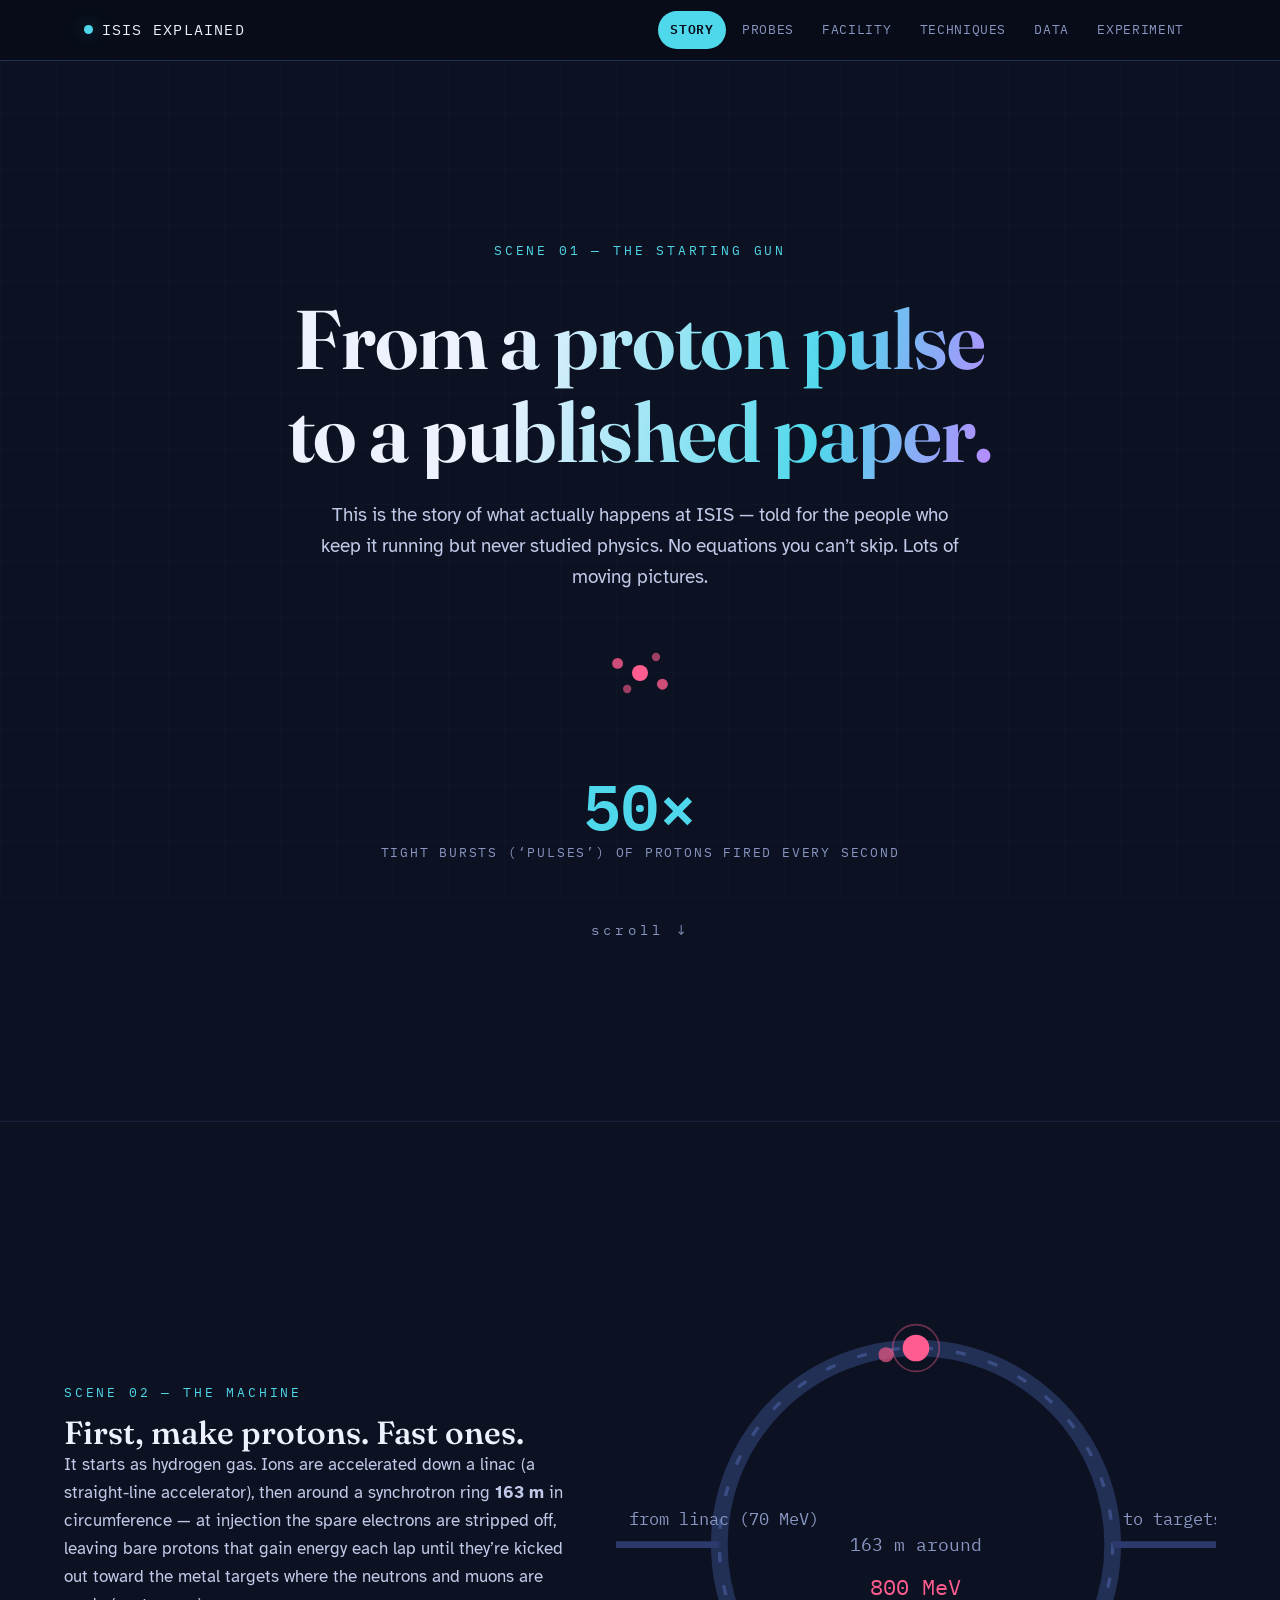
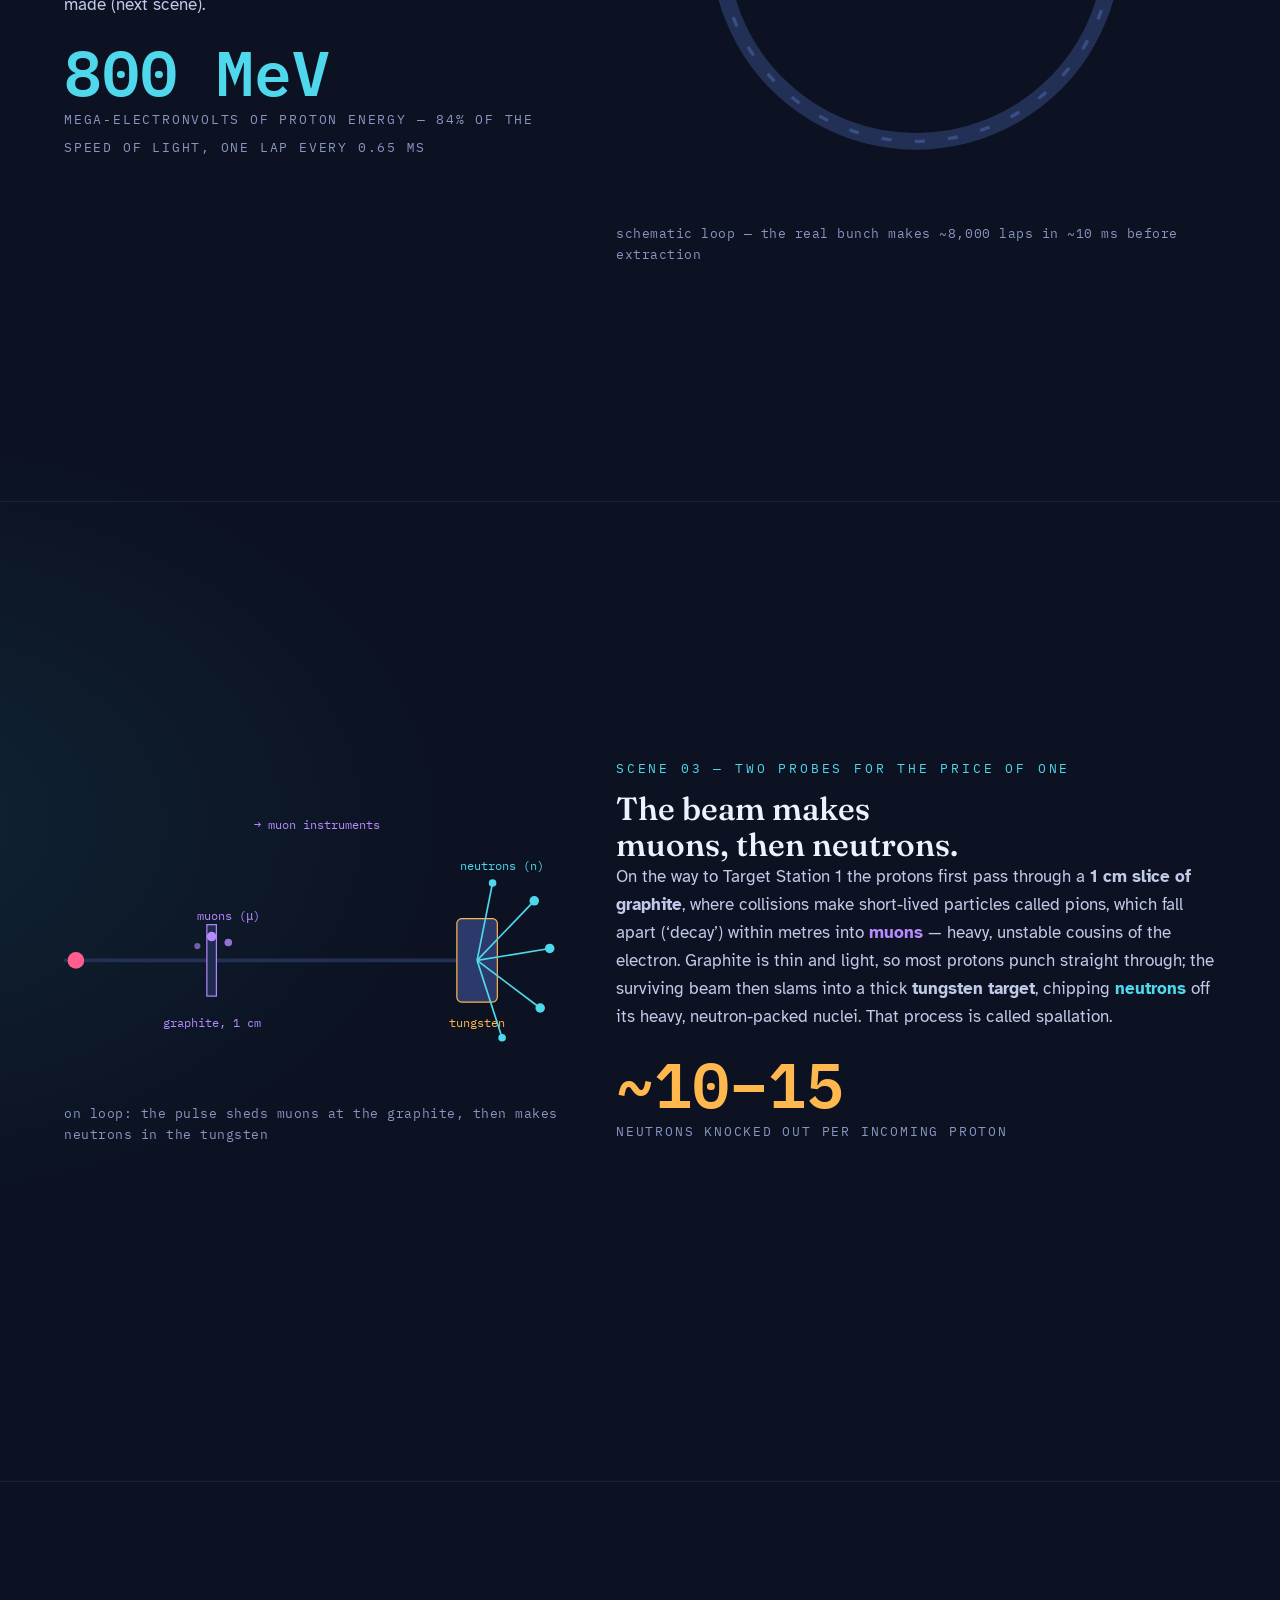
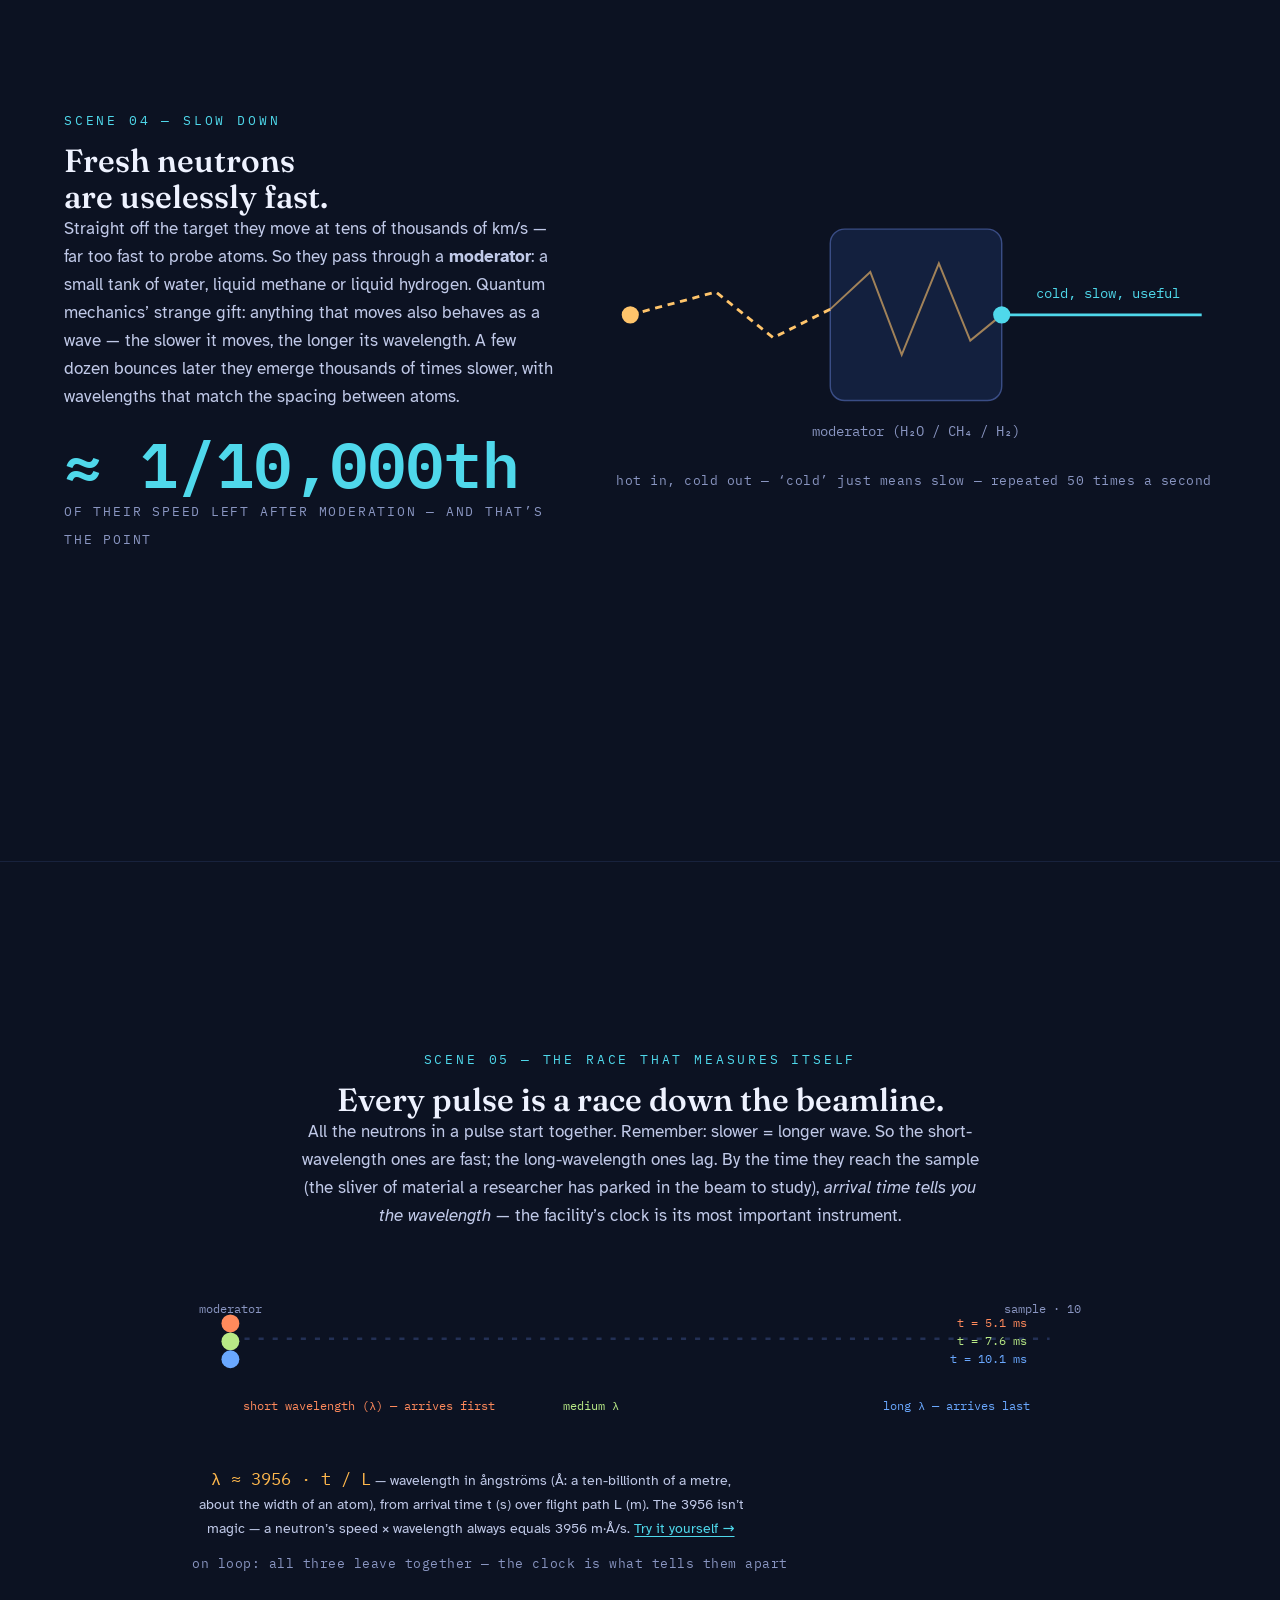
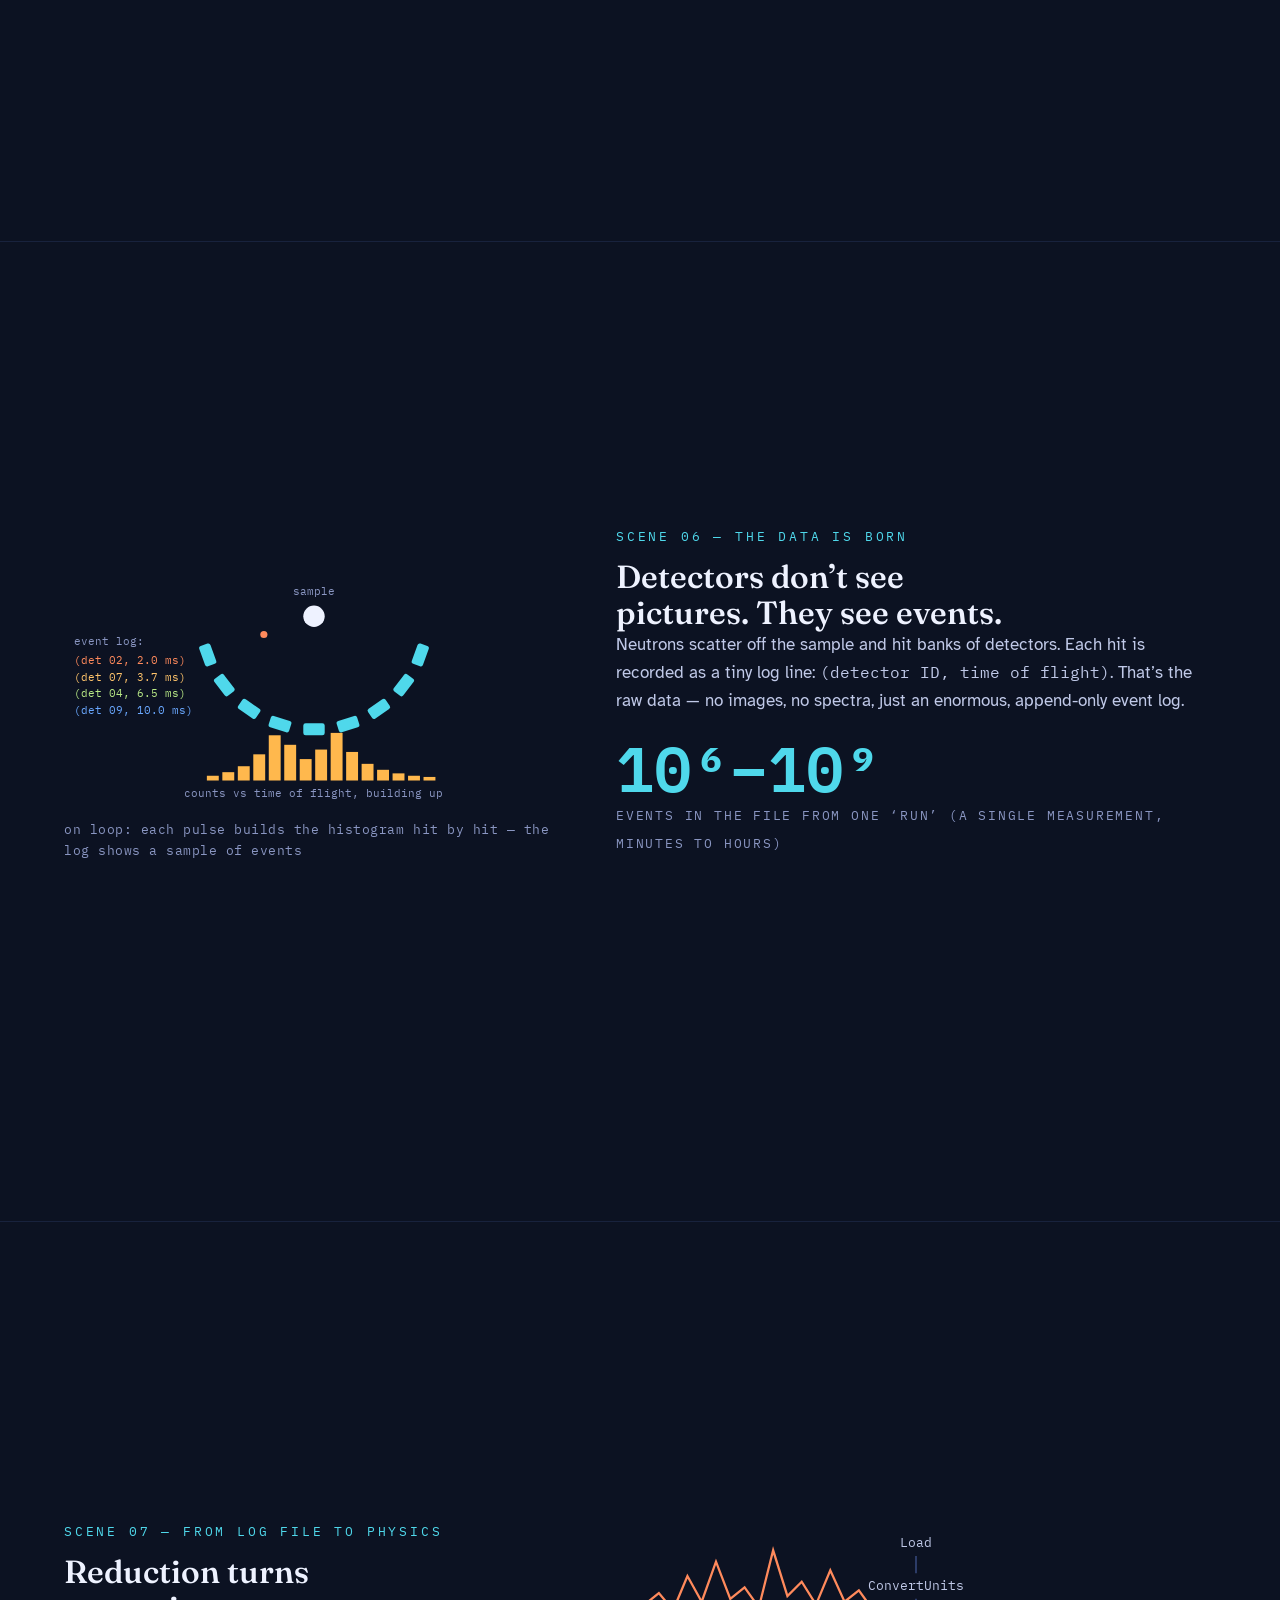
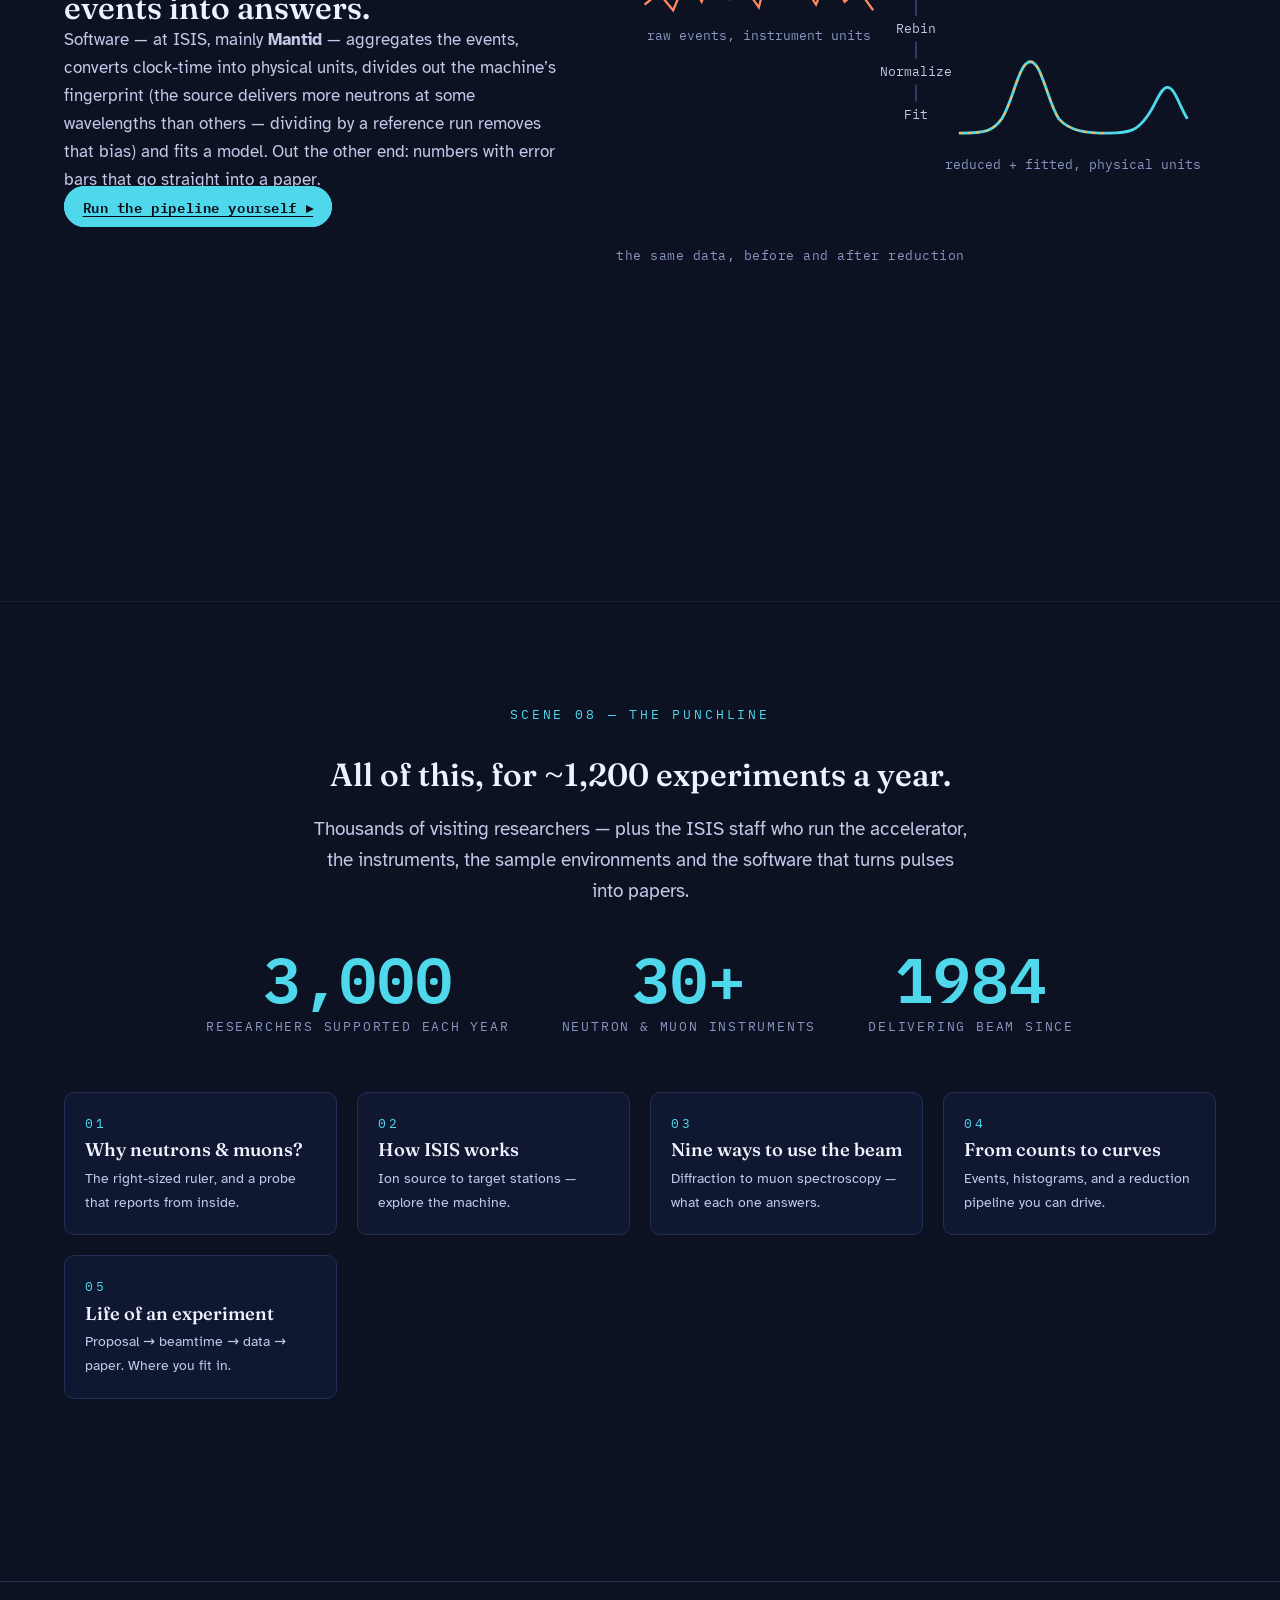
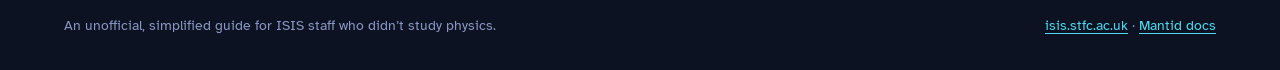
==== commit 5d22fc3b: "Replace scroll-scrubbed story scenes with time-based loops, richer scenes - s2 synchrotron: bunch in" ====
--- a/index.html
+++ b/index.html
@@ -53,92 +53,96 @@
     </div>
   </section>
 
-  <!-- SCENE 2 · synchrotron (scrub) -->
-  <section class="scene scrub" id="s2" data-scrub="ring">
-    <div class="scrub-sticky">
-      <div class="scene-inner cols">
-        <div class="scene-text">
-          <p class="kicker reveal">Scene 02 — the machine</p>
-          <h2 class="reveal d1">First, make protons. Fast ones.</h2>
-          <p class="reveal d2">It starts as hydrogen gas. Ions are accelerated down a linac (a straight-line accelerator), then around a synchrotron ring <strong>163&nbsp;m</strong> in circumference — at injection the spare electrons are stripped off, leaving bare protons that gain energy each lap until they’re kicked out toward the metal targets where the neutrons and muons are made (next scene).</p>
-          <p class="scene-stat reveal d3"><span class="num">800 MeV</span><span class="label">mega-electronvolts of proton energy — 84% of the speed of light, one lap every 0.65 µs</span></p>
-        </div>
-        <figure class="scene-fig">
-          <svg viewBox="0 0 360 320" role="img" aria-label="The ISIS synchrotron ring with a proton bunch racing around it.">
-            <circle cx="180" cy="160" r="118" fill="none" stroke="#233055" stroke-width="10"/>
-            <circle cx="180" cy="160" r="118" fill="none" stroke="#3a4d85" stroke-width="2" stroke-dasharray="6 14"/>
-            <!-- injection line -->
-            <line x1="0" y1="160" x2="62" y2="160" stroke="#2c3a6b" stroke-width="4"/>
-            <text x="8" y="148" fill="#8a96c2" font-size="10" font-family="IBM Plex Mono, monospace">from linac (70 MeV)</text>
-            <!-- extraction line -->
-            <line x1="298" y1="160" x2="360" y2="160" stroke="#2c3a6b" stroke-width="4"/>
-            <text x="304" y="148" fill="#8a96c2" font-size="10" font-family="IBM Plex Mono, monospace">to targets →</text>
-            <!-- bunch: rotated by scrub -->
-            <g class="fx-ring" data-fx="ring" style="transform-origin: 180px 160px">
-              <g>
-                <circle cx="180" cy="42" r="8" fill="#ff5d8f"/>
-                <circle cx="180" cy="42" r="14" fill="none" stroke="#ff5d8f" opacity=".4"/>
-                <circle cx="162" cy="46" r="4.5" fill="#ff5d8f" opacity=".65"/>
-              </g>
+  <!-- SCENE 2 · synchrotron (looping animation) -->
+  <section class="scene" id="s2">
+    <div class="scene-inner cols">
+      <div class="scene-text">
+        <p class="kicker reveal">Scene 02 — the machine</p>
+        <h2 class="reveal d1">First, make protons. Fast ones.</h2>
+        <p class="reveal d2">It starts as hydrogen gas. Ions are accelerated down a linac (a straight-line accelerator), then around a synchrotron ring <strong>163&nbsp;m</strong> in circumference — at injection the spare electrons are stripped off, leaving bare protons that gain energy each lap until they’re kicked out toward the metal targets where the neutrons and muons are made (next scene).</p>
+        <p class="scene-stat reveal d3"><span class="num">800 MeV</span><span class="label">mega-electronvolts of proton energy — 84% of the speed of light, one lap every 0.65 µs</span></p>
+      </div>
+      <figure class="scene-fig reveal d2">
+        <svg viewBox="0 0 360 320" role="img" aria-label="The ISIS synchrotron ring: a proton bunch is injected at 70 MeV, speeds up lap after lap, and is kicked out toward the targets at 800 MeV.">
+          <circle cx="180" cy="160" r="118" fill="none" stroke="#233055" stroke-width="10"/>
+          <circle cx="180" cy="160" r="118" fill="none" stroke="#3a4d85" stroke-width="2" stroke-dasharray="6 14"/>
+          <!-- injection line -->
+          <line x1="0" y1="160" x2="62" y2="160" stroke="#2c3a6b" stroke-width="4"/>
+          <text x="8" y="148" fill="#8a96c2" font-size="10" font-family="IBM Plex Mono, monospace">from linac (70 MeV)</text>
+          <!-- extraction line -->
+          <line x1="298" y1="160" x2="360" y2="160" stroke="#2c3a6b" stroke-width="4"/>
+          <text x="304" y="148" fill="#8a96c2" font-size="10" font-family="IBM Plex Mono, monospace">to targets →</text>
+          <!-- bunch: injected, accelerates around the ring, extracted -->
+          <g class="fx-ring" style="transform-origin: 180px 160px">
+            <g>
+              <circle cx="180" cy="42" r="8" fill="#ff5d8f"/>
+              <circle cx="180" cy="42" r="14" fill="none" stroke="#ff5d8f" opacity=".4"/>
+              <circle cx="162" cy="46" r="4.5" fill="#ff5d8f" opacity=".65"/>
             </g>
-            <text x="180" y="164" fill="#8a96c2" font-size="11" text-anchor="middle" font-family="IBM Plex Mono, monospace">163 m around</text>
-          </svg>
-          <figcaption class="figure-caption">scroll drives the bunch around the ring</figcaption>
-        </figure>
-      </div>
-    </div>
-  </section>
-
-  <!-- SCENE 3 · two probes (scrub) -->
-  <section class="scene scrub" id="s3" data-scrub="probes">
-    <div class="scrub-sticky">
-      <div class="scene-inner cols flip">
-        <div class="scene-text">
-          <p class="kicker reveal">Scene 03 — two probes for the price of one</p>
-          <h2 class="reveal d1">The beam makes muons, then neutrons.</h2>
-          <p class="reveal d2">On the way to Target Station 1 the protons first pass through a <strong>1&nbsp;cm slice of graphite</strong>, where collisions make short-lived particles called pions, which fall apart (‘decay’) within metres into <strong style="color:var(--muon)">muons</strong> — heavy, unstable cousins of the electron. Graphite is thin and light, so most protons punch straight through; the surviving beam then slams into a thick <strong>tungsten target</strong>, chipping <strong style="color:var(--neutron)">neutrons</strong> off its heavy, neutron-packed nuclei. That process is called spallation.</p>
-          <p class="scene-stat reveal d3"><span class="num">~10–15</span><span class="label">neutrons knocked out per incoming proton</span></p>
-        </div>
-        <figure class="scene-fig">
-          <svg viewBox="0 0 420 280" role="img" aria-label="Proton beam passes a thin graphite target producing muons, then hits a tungsten target producing a burst of neutrons.">
-            <!-- beam path -->
-            <line x1="0" y1="170" x2="330" y2="170" stroke="#233055" stroke-width="3"/>
-            <!-- graphite -->
-            <rect x="120" y="140" width="8" height="60" fill="#1f2a4f" stroke="#b78aff"/>
-            <text x="124" y="226" fill="#b78aff" font-size="10" text-anchor="middle" font-family="IBM Plex Mono, monospace">graphite, 1 cm</text>
-            <!-- tungsten -->
-            <rect x="330" y="135" width="34" height="70" rx="4" fill="#2c3a6b" stroke="#ffb84d"/>
-            <text x="347" y="226" fill="#ffb84d" font-size="10" text-anchor="middle" font-family="IBM Plex Mono, monospace">tungsten</text>
-            <!-- proton (scrubbed along beam) -->
-            <g data-fx="proton"><circle cx="10" cy="170" r="7" fill="#ff5d8f"/></g>
-            <!-- muons rise from graphite (scrubbed) -->
-            <g data-fx="muons" class="fx-muons">
-              <circle cx="124" cy="150" r="4" fill="#b78aff"/>
-              <circle cx="138" cy="155" r="3.2" fill="#b78aff" opacity=".8"/>
-              <circle cx="112" cy="158" r="2.6" fill="#b78aff" opacity=".6"/>
+          </g>
+          <text x="180" y="164" fill="#8a96c2" font-size="11" text-anchor="middle" font-family="IBM Plex Mono, monospace">163 m around</text>
+          <!-- beam-energy readout, stepping up with the laps -->
+          <g class="ring-energy" font-family="IBM Plex Mono, monospace" font-size="13" text-anchor="middle" fill="#ff5d8f">
+            <text class="e1" x="180" y="190">70 MeV</text>
+            <text class="e2" x="180" y="190">≈400 MeV</text>
+            <text class="e3" x="180" y="190">800 MeV</text>
+          </g>
+        </svg>
+        <figcaption class="figure-caption">schematic loop — the real bunch makes ~8,000 laps in ~10 ms before extraction</figcaption>
+      </figure>
+    </div>
+  </section>
+
+  <!-- SCENE 3 · two probes (looping animation) -->
+  <section class="scene" id="s3">
+    <div class="scene-inner cols flip">
+      <div class="scene-text">
+        <p class="kicker reveal">Scene 03 — two probes for the price of one</p>
+        <h2 class="reveal d1">The beam makes muons, then neutrons.</h2>
+        <p class="reveal d2">On the way to Target Station 1 the protons first pass through a <strong>1&nbsp;cm slice of graphite</strong>, where collisions make short-lived particles called pions, which fall apart (‘decay’) within metres into <strong style="color:var(--muon)">muons</strong> — heavy, unstable cousins of the electron. Graphite is thin and light, so most protons punch straight through; the surviving beam then slams into a thick <strong>tungsten target</strong>, chipping <strong style="color:var(--neutron)">neutrons</strong> off its heavy, neutron-packed nuclei. That process is called spallation.</p>
+        <p class="scene-stat reveal d3"><span class="num">~10–15</span><span class="label">neutrons knocked out per incoming proton</span></p>
+      </div>
+      <figure class="scene-fig reveal d2">
+        <svg viewBox="0 0 420 280" role="img" aria-label="Proton beam passes a thin graphite target producing labelled muons, then hits a tungsten target producing a labelled burst of neutrons.">
+          <!-- beam path -->
+          <line x1="0" y1="170" x2="330" y2="170" stroke="#233055" stroke-width="3"/>
+          <!-- graphite -->
+          <rect x="120" y="140" width="8" height="60" fill="#1f2a4f" stroke="#b78aff"/>
+          <text x="124" y="226" fill="#b78aff" font-size="10" text-anchor="middle" font-family="IBM Plex Mono, monospace">graphite, 1 cm</text>
+          <!-- tungsten -->
+          <rect x="330" y="135" width="34" height="70" rx="4" fill="#2c3a6b" stroke="#ffb84d"/>
+          <text x="347" y="226" fill="#ffb84d" font-size="10" text-anchor="middle" font-family="IBM Plex Mono, monospace">tungsten</text>
+          <!-- proton (flies along the beam) -->
+          <g class="fx-proton"><circle cx="10" cy="170" r="7" fill="#ff5d8f"/></g>
+          <!-- muons rise from graphite, label rides along -->
+          <g class="fx-muons">
+            <circle cx="124" cy="150" r="4" fill="#b78aff"/>
+            <circle cx="138" cy="155" r="3.2" fill="#b78aff" opacity=".8"/>
+            <circle cx="112" cy="158" r="2.6" fill="#b78aff" opacity=".6"/>
+            <text x="112" y="136" fill="#b78aff" font-size="10" font-family="IBM Plex Mono, monospace">muons (μ)</text>
+          </g>
+          <text x="160" y="60" fill="#b78aff" font-size="10" font-family="IBM Plex Mono, monospace">→ muon instruments</text>
+          <!-- neutron burst from tungsten, label grows with it -->
+          <g class="fx-burst" style="transform-origin: 347px 170px">
+            <g stroke="#4fd8eb" stroke-width="1.4">
+              <line x1="347" y1="170" x2="395" y2="120"/>
+              <line x1="347" y1="170" x2="408" y2="160"/>
+              <line x1="347" y1="170" x2="400" y2="210"/>
+              <line x1="347" y1="170" x2="360" y2="105"/>
+              <line x1="347" y1="170" x2="368" y2="235"/>
             </g>
-            <text x="160" y="60" fill="#b78aff" font-size="10" font-family="IBM Plex Mono, monospace">→ muon instruments</text>
-            <!-- neutron burst from tungsten (scrubbed scale) -->
-            <g data-fx="burst" class="fx-burst" style="transform-origin: 347px 170px">
-              <g stroke="#4fd8eb" stroke-width="1.4">
-                <line x1="347" y1="170" x2="395" y2="120"/>
-                <line x1="347" y1="170" x2="408" y2="160"/>
-                <line x1="347" y1="170" x2="400" y2="210"/>
-                <line x1="347" y1="170" x2="360" y2="105"/>
-                <line x1="347" y1="170" x2="368" y2="235"/>
-              </g>
-              <g fill="#4fd8eb">
-                <circle cx="395" cy="120" r="4"/>
-                <circle cx="408" cy="160" r="4"/>
-                <circle cx="400" cy="210" r="4"/>
-                <circle cx="360" cy="105" r="3.2"/>
-                <circle cx="368" cy="235" r="3.2"/>
-              </g>
+            <g fill="#4fd8eb">
+              <circle cx="395" cy="120" r="4"/>
+              <circle cx="408" cy="160" r="4"/>
+              <circle cx="400" cy="210" r="4"/>
+              <circle cx="360" cy="105" r="3.2"/>
+              <circle cx="368" cy="235" r="3.2"/>
             </g>
-          </svg>
-          <figcaption class="figure-caption">keep scrolling: the pulse passes the graphite, then hits tungsten</figcaption>
-        </figure>
-      </div>
+            <text x="368" y="94" fill="#4fd8eb" font-size="10" text-anchor="middle" font-family="IBM Plex Mono, monospace">neutrons (n)</text>
+          </g>
+        </svg>
+        <figcaption class="figure-caption">on loop: the pulse sheds muons at the graphite, then makes neutrons in the tungsten</figcaption>
+      </figure>
     </div>
   </section>
 
@@ -169,35 +173,39 @@
     </div>
   </section>
 
-  <!-- SCENE 5 · TOF race (scrub) -->
-  <section class="scene scrub tall" id="s5" data-scrub="race">
-    <div class="scrub-sticky">
-      <div class="scene-inner stack">
-        <div class="scene-text center">
-          <p class="kicker reveal">Scene 05 — the race that measures itself</p>
-          <h2 class="reveal d1">Every pulse is a race down the beamline.</h2>
-          <p class="reveal d2">All the neutrons in a pulse start together. Remember: slower = longer wave. So the short-wavelength ones are fast; the long-wavelength ones lag. By the time they reach the sample (the sliver of material a researcher has parked in the beam to study), <em>arrival time tells you the wavelength</em> — the facility’s clock is its most important instrument.</p>
-        </div>
-        <figure class="scene-fig wide">
-          <svg viewBox="0 0 700 150" role="img" aria-label="Three neutrons of different wavelengths spread apart as they travel down a 10 metre beamline.">
-            <line x1="30" y1="60" x2="670" y2="60" stroke="#233055" stroke-width="2" stroke-dasharray="4 7"/>
-            <g fill="#8a96c2" font-size="9" font-family="IBM Plex Mono, monospace" text-anchor="middle">
-              <text x="30" y="40">moderator</text>
-              <text x="670" y="40">sample · 10 m</text>
-            </g>
-            <g data-fx="race1"><circle cx="30" cy="48" r="7" fill="#ff8a5c"/></g>
-            <g data-fx="race2"><circle cx="30" cy="62" r="7" fill="#b8e986"/></g>
-            <g data-fx="race3"><circle cx="30" cy="76" r="7" fill="#6aa8ff"/></g>
-            <g font-size="9" font-family="IBM Plex Mono, monospace">
-              <text x="40" y="116" fill="#ff8a5c">short wavelength (λ) — arrives first</text>
-              <text x="290" y="116" fill="#b8e986">medium λ</text>
-              <text x="540" y="116" fill="#6aa8ff">long λ — arrives last</text>
-            </g>
-          </svg>
-          <p class="tof-eq reveal d3"><code>λ&nbsp;≈&nbsp;3956&nbsp;·&nbsp;t&nbsp;/&nbsp;L</code> — wavelength in ångströms (Å: a ten-billionth of a metre, about the width of an atom), from arrival time t (s) over flight path L (m). The 3956 isn’t magic — a neutron’s speed × wavelength always equals 3956&nbsp;m·Å/s. <a href="data.html#tof">Try it yourself →</a></p>
-          <figcaption class="figure-caption">keep scrolling: the three neutrons race to the sample</figcaption>
-        </figure>
-      </div>
+  <!-- SCENE 5 · TOF race (looping animation) -->
+  <section class="scene" id="s5">
+    <div class="scene-inner stack">
+      <div class="scene-text center">
+        <p class="kicker reveal">Scene 05 — the race that measures itself</p>
+        <h2 class="reveal d1">Every pulse is a race down the beamline.</h2>
+        <p class="reveal d2">All the neutrons in a pulse start together. Remember: slower = longer wave. So the short-wavelength ones are fast; the long-wavelength ones lag. By the time they reach the sample (the sliver of material a researcher has parked in the beam to study), <em>arrival time tells you the wavelength</em> — the facility’s clock is its most important instrument.</p>
+      </div>
+      <figure class="scene-fig wide reveal d2">
+        <svg viewBox="0 0 700 150" role="img" aria-label="Three neutrons of different wavelengths start together and spread apart down a 10 metre beamline; an arrival time is logged as each one reaches the sample.">
+          <line x1="30" y1="60" x2="670" y2="60" stroke="#233055" stroke-width="2" stroke-dasharray="4 7"/>
+          <g fill="#8a96c2" font-size="9" font-family="IBM Plex Mono, monospace" text-anchor="middle">
+            <text x="30" y="40">moderator</text>
+            <text x="670" y="40">sample · 10 m</text>
+          </g>
+          <g class="fx-race1"><circle cx="30" cy="48" r="7" fill="#ff8a5c"/></g>
+          <g class="fx-race2"><circle cx="30" cy="62" r="7" fill="#b8e986"/></g>
+          <g class="fx-race3"><circle cx="30" cy="76" r="7" fill="#6aa8ff"/></g>
+          <!-- arrival times, logged as each neutron reaches the sample (λ = 2/3/4 Å over 10 m) -->
+          <g class="race-stamps" font-size="9" font-family="IBM Plex Mono, monospace" text-anchor="end">
+            <text class="stamp-1" x="652" y="51" fill="#ff8a5c">t = 5.1 ms</text>
+            <text class="stamp-2" x="652" y="65" fill="#b8e986">t = 7.6 ms</text>
+            <text class="stamp-3" x="652" y="79" fill="#6aa8ff">t = 10.1 ms</text>
+          </g>
+          <g font-size="9" font-family="IBM Plex Mono, monospace">
+            <text x="40" y="116" fill="#ff8a5c">short wavelength (λ) — arrives first</text>
+            <text x="290" y="116" fill="#b8e986">medium λ</text>
+            <text x="540" y="116" fill="#6aa8ff">long λ — arrives last</text>
+          </g>
+        </svg>
+        <p class="tof-eq reveal d3"><code>λ&nbsp;≈&nbsp;3956&nbsp;·&nbsp;t&nbsp;/&nbsp;L</code> — wavelength in ångströms (Å: a ten-billionth of a metre, about the width of an atom), from arrival time t (s) over flight path L (m). The 3956 isn’t magic — a neutron’s speed × wavelength always equals 3956&nbsp;m·Å/s. <a href="data.html#tof">Try it yourself →</a></p>
+        <figcaption class="figure-caption">on loop: all three leave together — the clock is what tells them apart</figcaption>
+      </figure>
     </div>
   </section>
 
@@ -211,17 +219,27 @@
         <p class="scene-stat reveal d3"><span class="num">10⁶–10⁹</span><span class="label">events in the file from one ‘run’ (a single measurement, minutes to hours)</span></p>
       </div>
       <figure class="scene-fig reveal d2">
-        <svg viewBox="0 0 420 240" role="img" aria-label="Detector tiles arranged in an arc around a sample, with a histogram of counts below.">
+        <svg viewBox="0 0 420 240" role="img" aria-label="Scattered neutrons fly from a sample to an arc of detector tiles; each hit flashes a tile and builds up the histogram of counts against time of flight, and a few example hits appear as event log lines of detector ID and arrival time.">
           <circle cx="210" cy="80" r="9" fill="#eef2ff"/>
           <text x="210" y="62" fill="#8a96c2" font-size="9" text-anchor="middle" font-family="IBM Plex Mono, monospace">sample</text>
           <g class="det-arc">
             <!-- arc of detector tiles -->
             <g id="det-tiles"></g>
           </g>
+          <!-- neutron dots are generated by story.js (≈30 per pulse); the log
+               samples four of those hits — times/colors match the generated
+               arrivals (TOF span 0–12 ms across the 15 bins) -->
+          <g class="ev-log" font-size="9" font-family="IBM Plex Mono, monospace">
+            <text x="8" y="104" fill="#8a96c2">event log:</text>
+            <text class="l1" x="8" y="120" fill="#ff8a5c">(det 02, 2.0 ms)</text>
+            <text class="l2" x="8" y="134" fill="#ffc46b">(det 07, 3.7 ms)</text>
+            <text class="l3" x="8" y="148" fill="#b8e986">(det 04, 6.5 ms)</text>
+            <text class="l4" x="8" y="162" fill="#6aa8ff">(det 09, 10.0 ms)</text>
+          </g>
           <g class="histo" id="det-histo" aria-hidden="true"></g>
           <text x="210" y="232" fill="#8a96c2" font-size="9" text-anchor="middle" font-family="IBM Plex Mono, monospace">counts vs time of flight, building up</text>
         </svg>
-        <figcaption class="figure-caption">every flash = one event appended to the log</figcaption>
+        <figcaption class="figure-caption">on loop: each pulse builds the histogram hit by hit — the log shows a sample of events</figcaption>
       </figure>
     </div>
   </section>
--- a/css/components.css
+++ b/css/components.css
@@ -40,6 +40,20 @@
   }
   .figure-frame::before { top: -1px; left: -1px; border-width: 1px 0 0 1px; }
   .figure-frame::after { bottom: -1px; right: -1px; border-width: 0 1px 1px 0; }
+
+  /* Traveling-wave figure (probes): short wave travels fast, long wave slow —
+     speeds are schematic. Each loop shifts by exactly one wavelength, and the
+     paths extend one wavelength past the viewBox so the loop is seamless.
+     Reduced motion: the static figure stands on its own. */
+  .wave-fast { --wave-period: -36px; }
+  .wave-slow { --wave-period: -160px; }
+  @media (prefers-reduced-motion: no-preference) {
+    .wave-fast { animation: wave-travel 0.45s linear infinite; }
+    .wave-slow { animation: wave-travel 6s linear infinite; }
+  }
+  @keyframes wave-travel {
+    to { transform: translateX(var(--wave-period)); }
+  }
 
   .stat {
     font-family: var(--font-mono);
@@ -202,6 +216,11 @@
     cursor: pointer;
   }
   .hotspot .hit { fill: transparent; }
+  /* zero-size shadow as base so the glow fades in instead of popping */
+  .hotspot .hotspot-shape {
+    filter: drop-shadow(0 0 0 transparent);
+    transition: filter 0.25s ease;
+  }
   .hotspot:hover .hotspot-shape,
   .hotspot:focus-visible .hotspot-shape,
   .hotspot.active .hotspot-shape {
@@ -221,6 +240,16 @@
   .info-card h3 { margin-bottom: var(--sp-1); }
   .info-card .stat { margin-top: var(--sp-2); }
   .info-card p { font-size: var(--fs-small); }
+
+  /* One-shot cue when a panel's content is swapped in place (explorer info
+     cards, lifecycle phase detail) — without it, similar-length text swaps
+     are easy to miss. JS re-triggers by removing and re-adding the class. */
+  @media (prefers-reduced-motion: no-preference) {
+    .panel-update { animation: panel-update 0.22s ease-out; }
+  }
+  @keyframes panel-update {
+    from { opacity: 0.25; translate: 0 5px; }
+  }
 
   /* ---------- Quiz ---------- */
 
--- a/css/story.css
+++ b/css/story.css
@@ -1,10 +1,11 @@
 /* Scroll-story styles for index.html.
-   Two motion systems, per modern-web-guidance:
+   Two motion systems:
    1. Reveals — IntersectionObserver (story.js) toggles .in-view; CSS transitions.
       Content is fully visible without JS; body.js-anim arms the hidden states.
-   2. Scrub effects — native CSS scroll-driven animations behind @supports;
-      story.js provides a scroll-listener fallback when unsupported.
-   prefers-reduced-motion: story.js never arms .js-anim, so everything is static. */
+   2. Scene loops — plain time-based CSS keyframe animations (no JS, identical
+      in every browser), all inside prefers-reduced-motion: no-preference.
+   prefers-reduced-motion: loops never run, story.js never arms .js-anim —
+   everything is a static, fully readable diagram. */
 
 @layer components {
 
@@ -95,7 +96,15 @@
     translate: 0 0;
   }
 
-  /* ---------- ambient time-based motion (decorative) ---------- */
+  /* ---------- time-based motion: ambient + scene loops ---------- */
+
+  /* Static page (reduced motion / very old browsers) shows only the final
+     energy reading; the earlier ones appear during the loop. Arrival stamps
+     (s5) and event-log lines (s6) stay visible statically — they double as
+     labels. (Scene 6's flying neutrons + histogram build are generated WAAPI
+     loops in story.js; they simply never exist on the static page.) */
+  .ring-energy .e1,
+  .ring-energy .e2 { opacity: 0; }
 
   @media (prefers-reduced-motion: no-preference) {
     .hero-pulse .bunch {
@@ -125,93 +134,104 @@
       55% { transform: translateX(0); opacity: 1; }
       100% { transform: translateX(140px); opacity: 1; }
     }
-    /* detector tiles + histogram bars: staggered when scene in view */
+
+    /* s2 synchrotron loop: inject from the linac (0.75turn = the 9 o'clock
+       injection point), laps at increasing speed, extraction kick at 3 o'clock
+       (3.25turn), exit along the extraction line. The bunch sits at 12 o'clock
+       in the markup; rotation is clockwise. */
+    .fx-ring { animation: ring-cycle 7s linear infinite; }
+    @keyframes ring-cycle {
+      0%   { transform: rotate(0.75turn) translateY(-62px); opacity: 0; }
+      2%   { opacity: 1; }
+      7%   { transform: rotate(0.75turn) translateY(0); }
+      30%  { transform: rotate(1.10turn) translateY(0); }
+      52%  { transform: rotate(1.70turn) translateY(0); }
+      70%  { transform: rotate(2.45turn) translateY(0); }
+      88%  { transform: rotate(3.25turn) translateY(0); }
+      95%  { transform: rotate(3.25turn) translateY(-66px); opacity: 1; }
+      100% { transform: rotate(3.25turn) translateY(-66px); opacity: 0; }
+    }
+    /* beam-energy readout stepping up in sync with the laps */
+    .ring-energy .e1 { animation: energy-1 7s linear infinite; }
+    .ring-energy .e2 { animation: energy-2 7s linear infinite; }
+    .ring-energy .e3 { animation: energy-3 7s linear infinite; }
+    @keyframes energy-1 { 0%, 27% { opacity: 1; } 32%, 100% { opacity: 0; } }
+    @keyframes energy-2 { 0%, 29% { opacity: 0; } 34%, 53% { opacity: 1; } 58%, 100% { opacity: 0; } }
+    @keyframes energy-3 { 0%, 56% { opacity: 0; } 61%, 93% { opacity: 1; } 100% { opacity: 0; } }
+
+    /* s3 probes loop: proton flies the beamline (passes graphite ~20%),
+       muons rise from the graphite, burst grows from the tungsten. */
+    .fx-proton { animation: probe-proton 7s linear infinite; }
+    @keyframes probe-proton {
+      0%        { transform: translateX(0); opacity: 0; }
+      3%        { opacity: 1; }
+      58%       { transform: translateX(330px); opacity: 1; }
+      62%, 100% { transform: translateX(330px); opacity: 0; }
+    }
+    .fx-muons { animation: probe-muons 7s linear infinite; }
+    @keyframes probe-muons {
+      0%, 20% { transform: translateY(0); opacity: 0; }
+      26%     { opacity: 1; }
+      55%     { transform: translateY(-90px); opacity: 1; }
+      90%     { transform: translateY(-90px); opacity: 1; }
+      100%    { transform: translateY(-90px); opacity: 0; }
+    }
+    .fx-burst { animation: probe-burst 7s linear infinite; }
+    @keyframes probe-burst {
+      0%, 58% { transform: scale(0); opacity: 0; }
+      64%     { opacity: 1; }
+      78%     { transform: scale(1); opacity: 1; }
+      92%     { transform: scale(1); opacity: 1; }
+      100%    { transform: scale(1); opacity: 0; }
+    }
+
+    /* s5 TOF race loop: all three launch together at 5%; travel times are in
+       ratio 2:3:4 (λ = 2/3/4 Å), matching the t = 5.1/7.6/10.1 ms stamps. */
+    .fx-race1 { animation: race-1 8s linear infinite; }
+    .fx-race2 { animation: race-2 8s linear infinite; }
+    .fx-race3 { animation: race-3 8s linear infinite; }
+    @keyframes race-1 {
+      0%   { transform: translateX(0); opacity: 0; }
+      4%   { opacity: 1; }
+      5%   { transform: translateX(0); }
+      45%  { transform: translateX(640px); }
+      92%  { transform: translateX(640px); opacity: 1; }
+      100% { transform: translateX(640px); opacity: 0; }
+    }
+    @keyframes race-2 {
+      0%   { transform: translateX(0); opacity: 0; }
+      4%   { opacity: 1; }
+      5%   { transform: translateX(0); }
+      65%  { transform: translateX(640px); }
+      92%  { transform: translateX(640px); opacity: 1; }
+      100% { transform: translateX(640px); opacity: 0; }
+    }
+    @keyframes race-3 {
+      0%   { transform: translateX(0); opacity: 0; }
+      4%   { opacity: 1; }
+      5%   { transform: translateX(0); }
+      85%  { transform: translateX(640px); }
+      92%  { transform: translateX(640px); opacity: 1; }
+      100% { transform: translateX(640px); opacity: 0; }
+    }
+    /* each arrival time is logged the moment its neutron lands */
+    .race-stamps .stamp-1 { animation: stamp-1 8s linear infinite; }
+    .race-stamps .stamp-2 { animation: stamp-2 8s linear infinite; }
+    .race-stamps .stamp-3 { animation: stamp-3 8s linear infinite; }
+    @keyframes stamp-1 { 0%, 45% { opacity: 0; } 48%, 92% { opacity: 1; } 100% { opacity: 0; } }
+    @keyframes stamp-2 { 0%, 65% { opacity: 0; } 68%, 92% { opacity: 1; } 100% { opacity: 0; } }
+    @keyframes stamp-3 { 0%, 85% { opacity: 0; } 88%, 92% { opacity: 1; } 100% { opacity: 0; } }
+
+    /* (s6 detectors loop — neutron stream, tile flashes, log lines and the
+       per-hit histogram build — is generated in story.js with WAAPI, since
+       its ~30 actors and the tiles/bars themselves are JS-built.) */
+    /* detector tiles: staggered fade-in when scene in view (histogram bars
+       are driven per-hit by the story.js WAAPI loop instead) */
     body.js-anim #s6 .det-tile { opacity: 0.25; transition: opacity 0.3s ease; }
     body.js-anim #s6 .in-view .det-tile,
     body.js-anim #s6.in-view .det-tile { opacity: 1; transition-delay: calc(var(--i) * 0.12s); }
-    body.js-anim #s6 .histo rect { transform: scaleY(0); transform-origin: bottom; transform-box: fill-box; transition: transform 0.45s ease; }
-    body.js-anim #s6.in-view .histo rect { transform: scaleY(1); transition-delay: calc(0.5s + var(--i) * 0.07s); }
     body.js-anim #s7 .pipe-clean { opacity: 0; transition: opacity 0.8s ease 0.6s; }
     body.js-anim #s7.in-view .pipe-clean { opacity: 1; }
   }
 
-  /* ---------- 2. Scrub scenes ---------- */
-
-  .scene.scrub { min-height: 230vh; display: block; }
-  .scene.scrub.tall { min-height: 260vh; }
-  .scrub-sticky {
-    position: sticky;
-    top: 0;
-    min-height: 100svh;
-    display: grid;
-    place-items: center;
-    padding: var(--sp-5) var(--sp-3);
-  }
-
-  /* Native scroll-driven animations (Chrome/Edge/Safari 26+).
-     Each scrub section declares a named view-timeline; the animated elements
-     are descendants, so no timeline-scope hoisting is needed. */
-  @media (prefers-reduced-motion: no-preference) {
-    @supports ((animation-timeline: view()) and (animation-range: entry)) {
-
-      #s2 { view-timeline: --tl-ring block; }
-      #s2 [data-fx="ring"] {
-        animation: ring-orbit auto linear both;
-        animation-timeline: --tl-ring;
-        animation-range: cover 5% cover 95%;
-      }
-      @keyframes ring-orbit {
-        from { transform: rotate(0turn); }
-        to { transform: rotate(2.5turn); }
-      }
-
-      #s3 { view-timeline: --tl-probes block; }
-      #s3 [data-fx="proton"] {
-        animation: proton-fly auto linear both;
-        animation-timeline: --tl-probes;
-        animation-range: cover 10% cover 70%;
-      }
-      @keyframes proton-fly {
-        from { transform: translateX(0); }
-        to { transform: translateX(320px); }
-      }
-      #s3 [data-fx="muons"] {
-        animation: muons-rise auto linear both;
-        animation-timeline: --tl-probes;
-        animation-range: cover 30% cover 80%;
-      }
-      @keyframes muons-rise {
-        from { transform: translateY(0); opacity: 0; }
-        20% { opacity: 1; }
-        to { transform: translateY(-90px); opacity: 1; }
-      }
-      #s3 [data-fx="burst"] {
-        animation: burst-grow auto linear both;
-        animation-timeline: --tl-probes;
-        animation-range: cover 60% cover 95%;
-      }
-      @keyframes burst-grow {
-        from { transform: scale(0); opacity: 0; }
-        30% { opacity: 1; }
-        to { transform: scale(1); opacity: 1; }
-      }
-
-      #s5 { view-timeline: --tl-race block; }
-      #s5 [data-fx="race1"], #s5 [data-fx="race2"], #s5 [data-fx="race3"] {
-        animation: race auto linear both;
-        animation-timeline: --tl-race;
-      }
-      #s5 [data-fx="race1"] { animation-range: cover 15% cover 55%; }
-      #s5 [data-fx="race2"] { animation-range: cover 15% cover 75%; }
-      #s5 [data-fx="race3"] { animation-range: cover 15% cover 95%; }
-      @keyframes race {
-        from { transform: translateX(0); }
-        to { transform: translateX(640px); }
-      }
-    }
-  }
-
-  /* Without native support, story.js drives the same transforms from a
-     scroll listener (only when motion is allowed). No CSS needed here:
-     transforms are set as inline styles on [data-fx]. */
 }
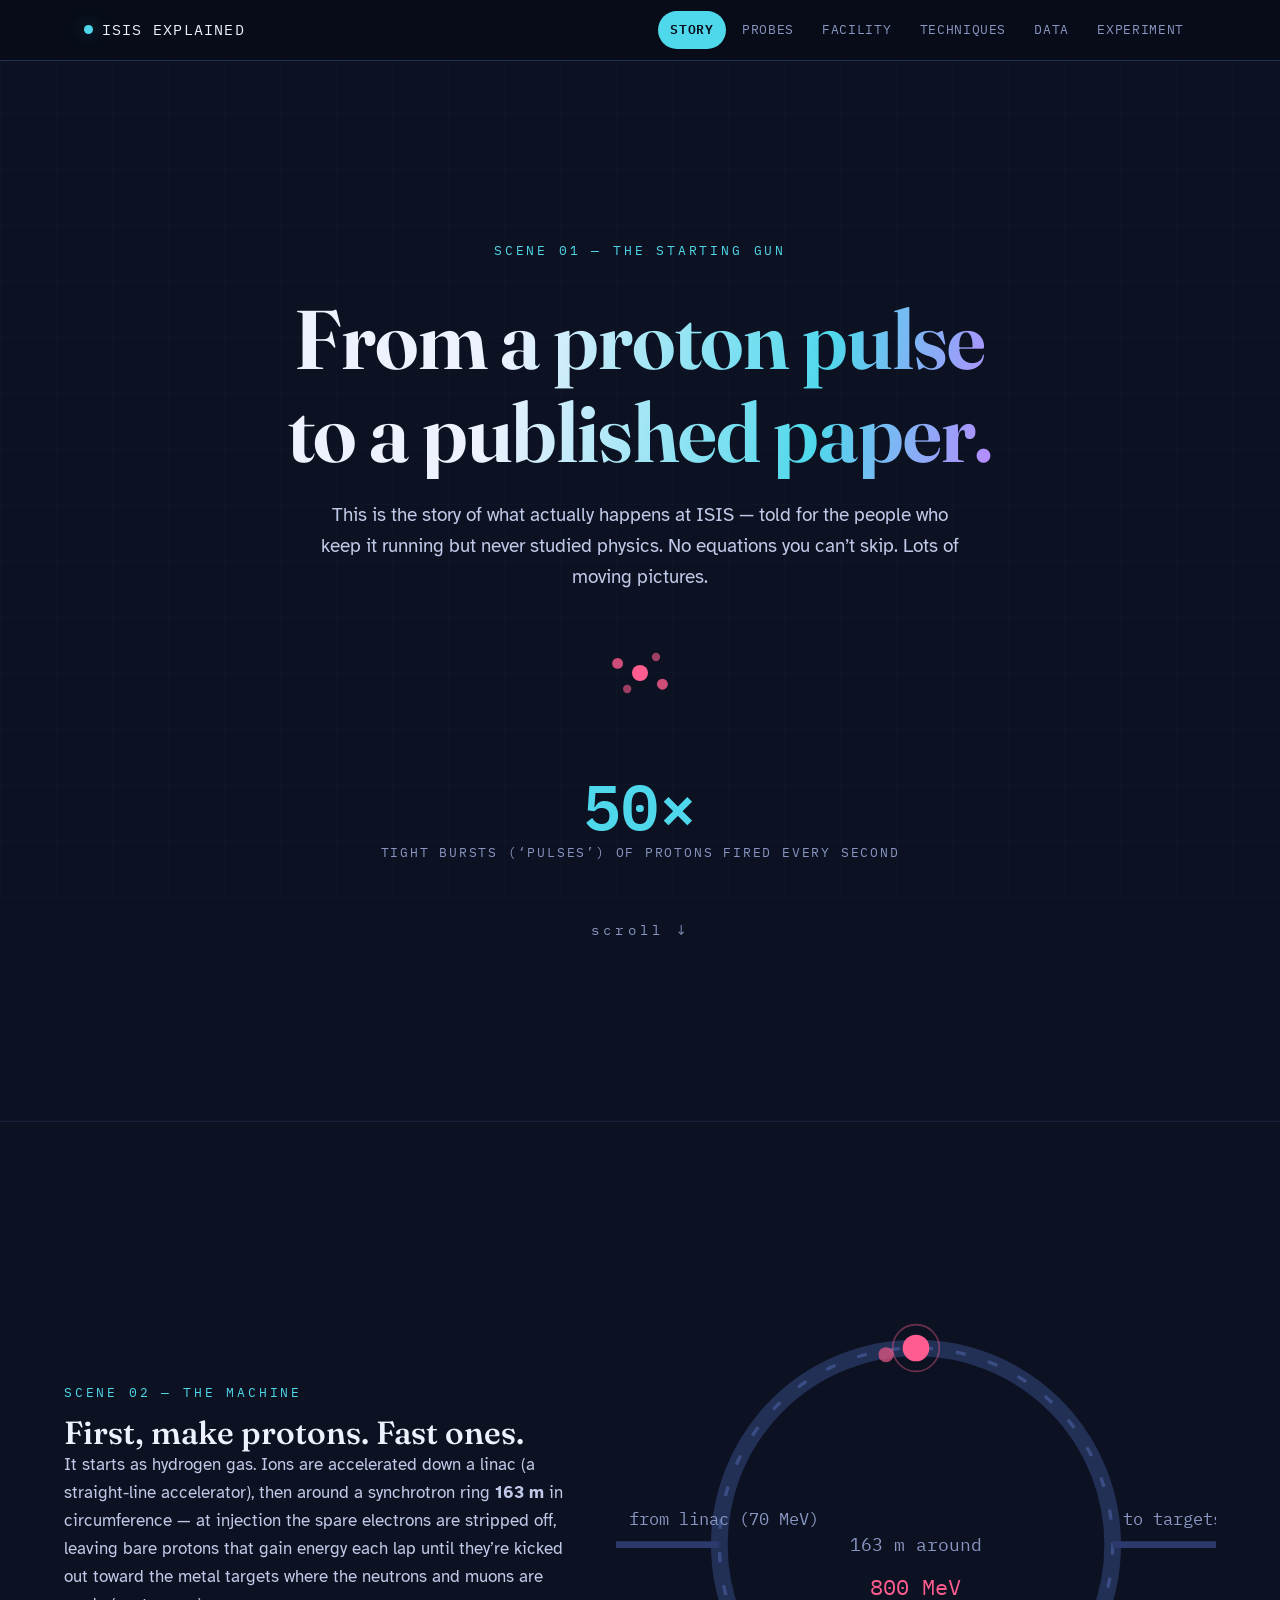
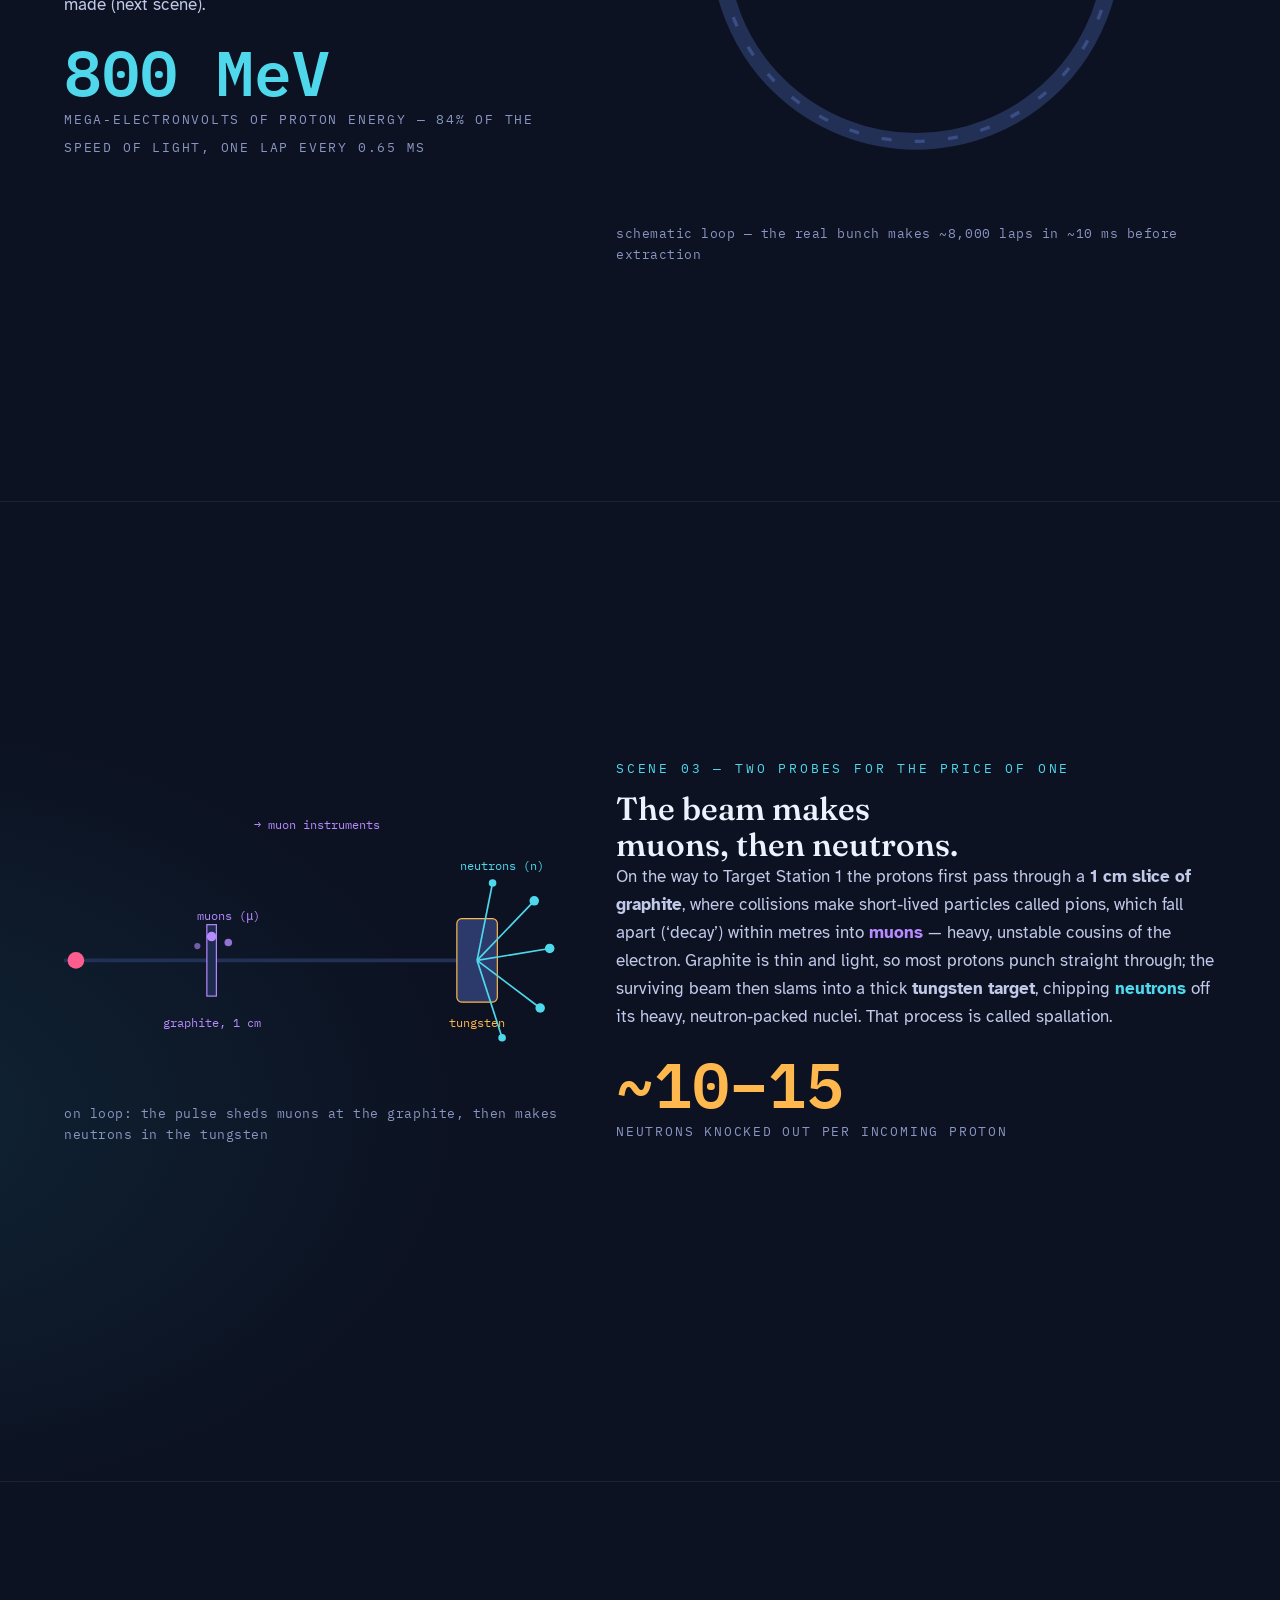
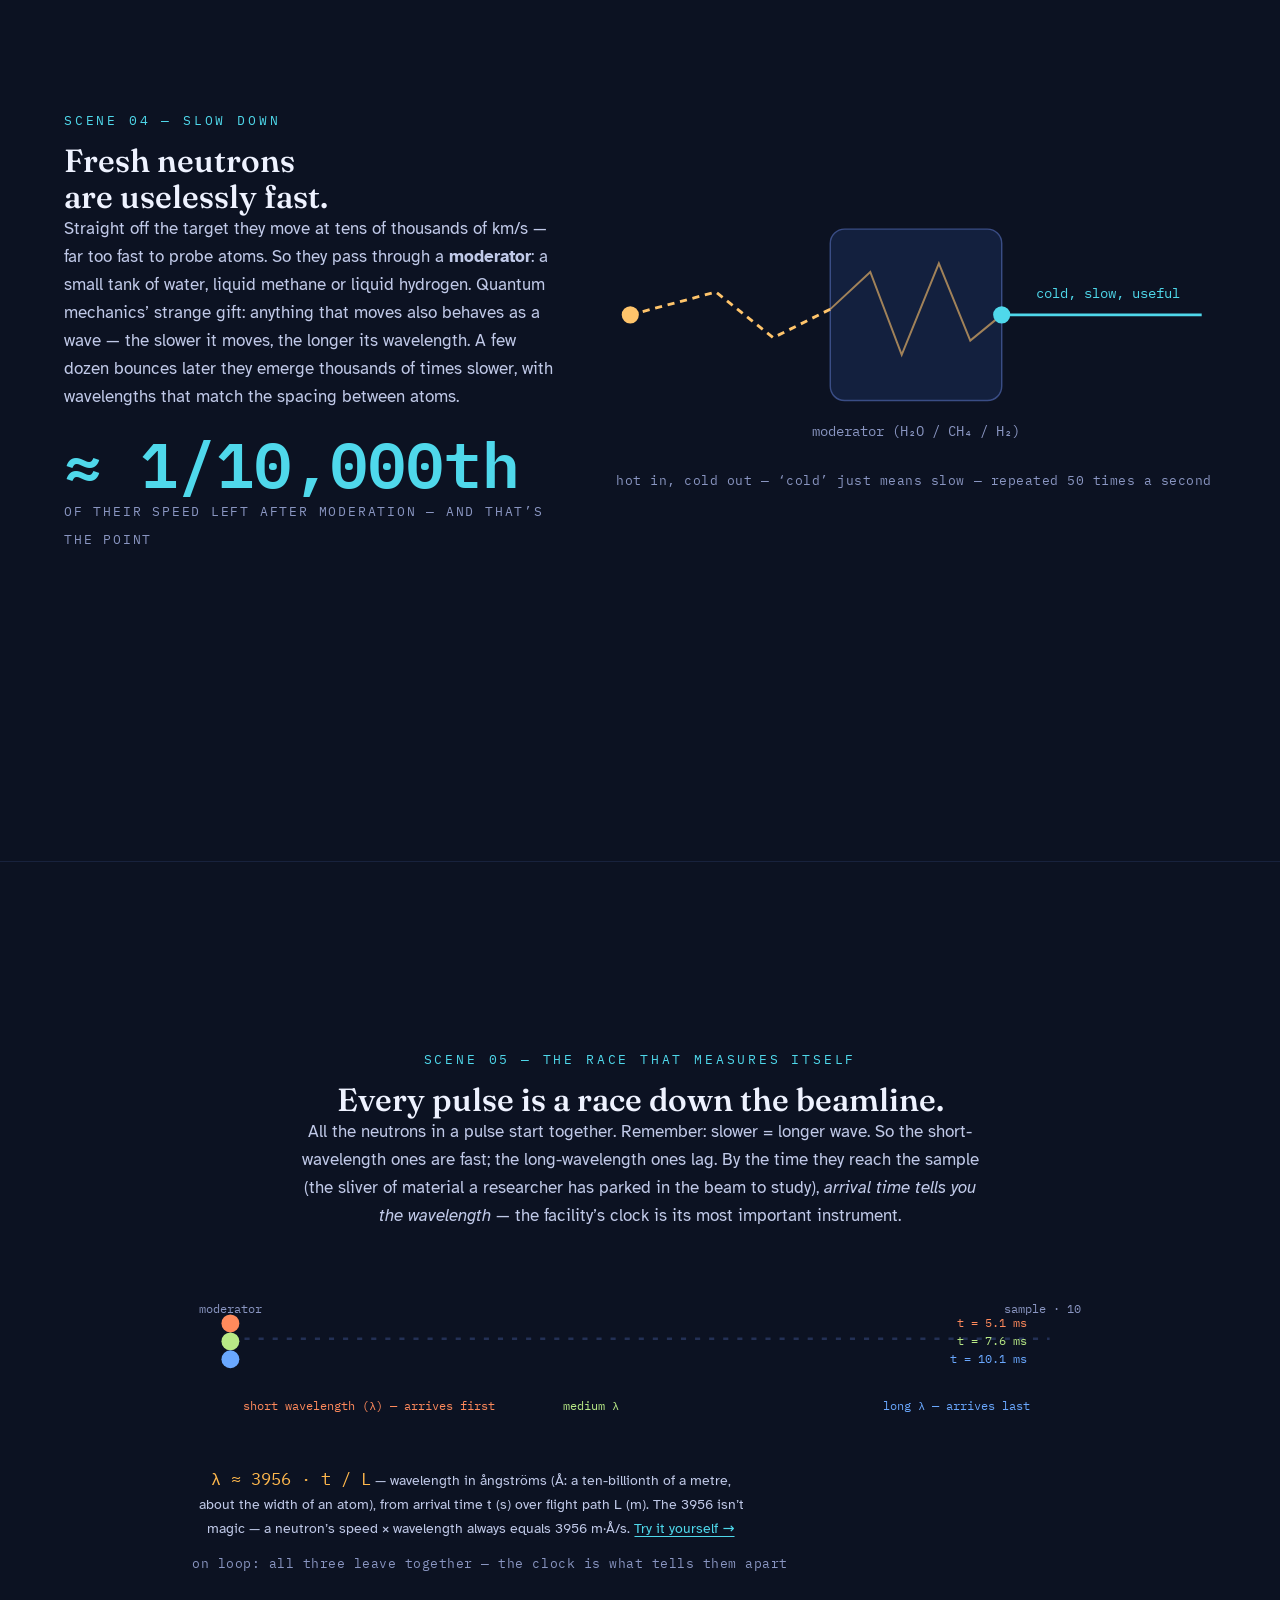
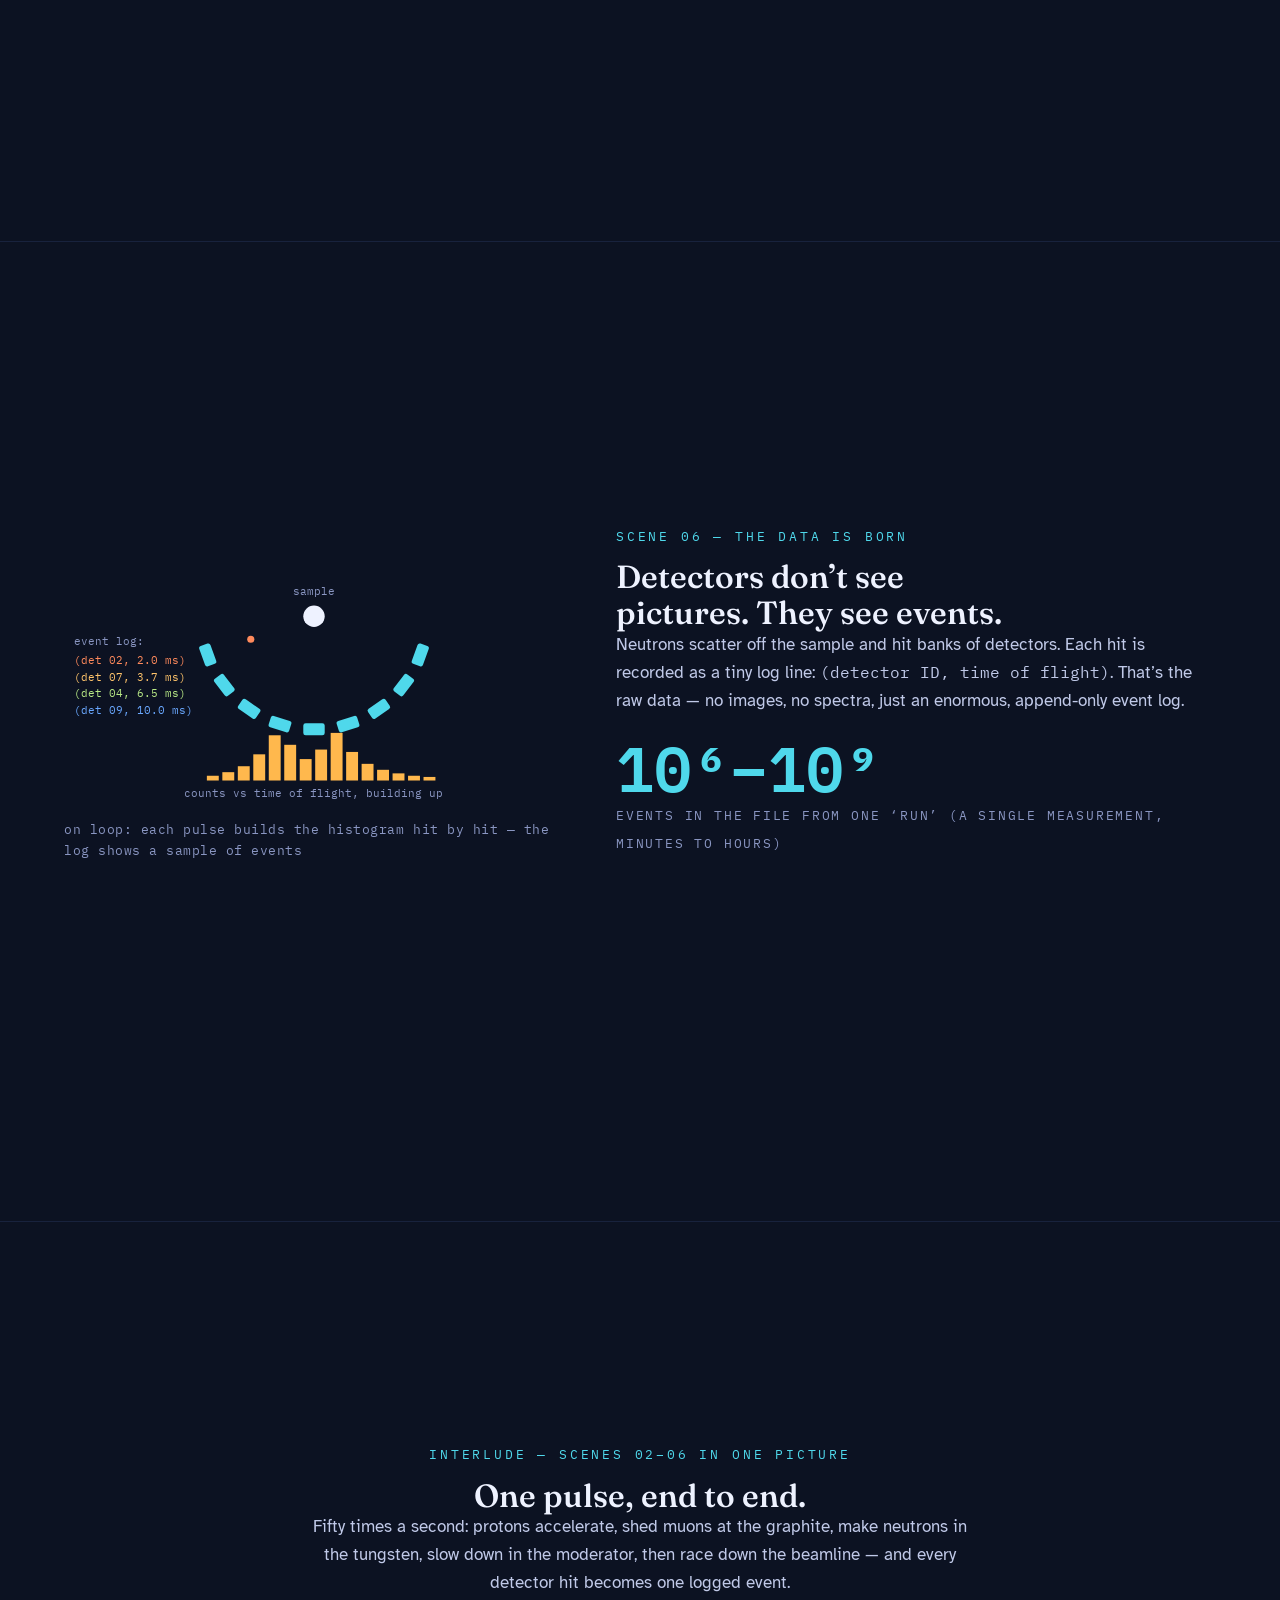
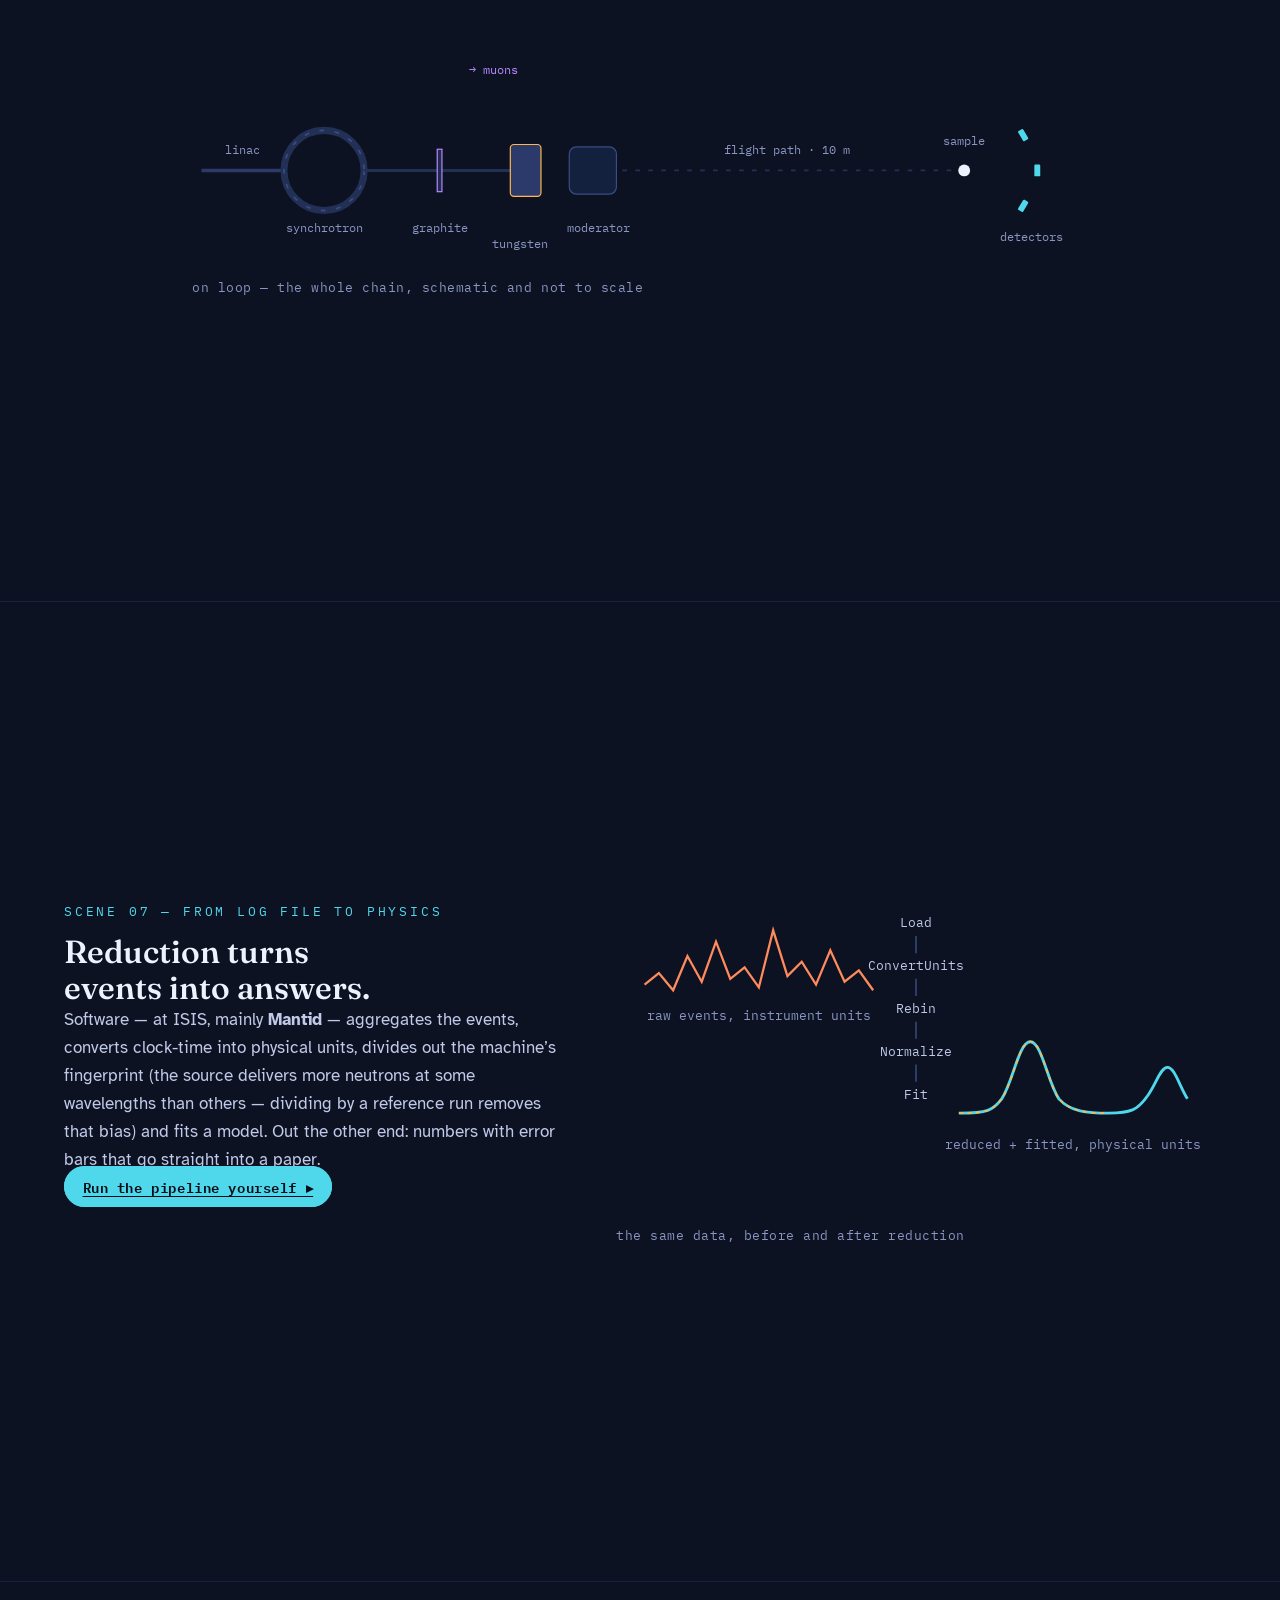
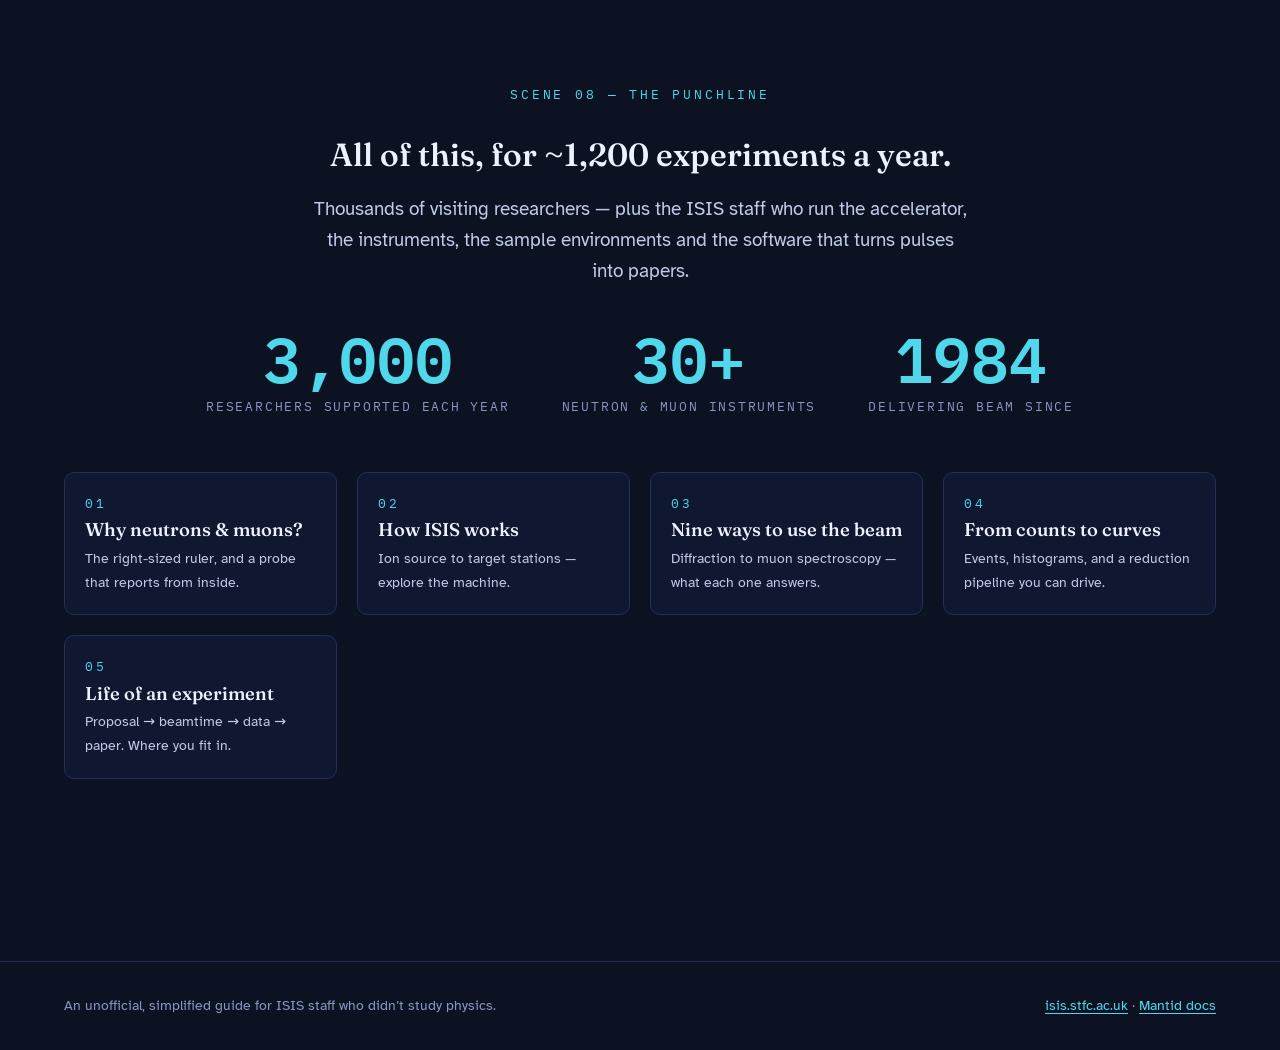
==== commit 609bf61b: "Add end-to-end recap interlude after scene 06 One 14 s loop of the whole physical chain in a single " ====
--- a/index.html
+++ b/index.html
@@ -244,6 +244,65 @@
     </div>
   </section>
 
+  <!-- INTERLUDE · the full chain in one picture (looping animation) -->
+  <section class="scene" id="recap">
+    <div class="scene-inner stack">
+      <div class="scene-text center">
+        <p class="kicker reveal">Interlude — scenes 02–06 in one picture</p>
+        <h2 class="reveal d1">One pulse, end to end.</h2>
+        <p class="reveal d2">Fifty times a second: protons accelerate, shed muons at the graphite, make neutrons in the tungsten, slow down in the moderator, then race down the beamline — and every detector hit becomes one logged event.</p>
+      </div>
+      <figure class="scene-fig wide reveal d2">
+        <svg viewBox="0 0 760 200" role="img" aria-label="The full ISIS chain in one schematic: a linac feeds the synchrotron ring; extracted protons pass a graphite slice making muons, hit the tungsten target making neutrons, which slow in the moderator, race down the flight path, scatter off the sample and hit detector tiles.">
+          <!-- machine outline (static, labelled) -->
+          <line x1="8" y1="120" x2="78" y2="120" stroke="#2c3a6b" stroke-width="3"/>
+          <circle cx="112" cy="120" r="34" fill="none" stroke="#233055" stroke-width="6"/>
+          <circle cx="112" cy="120" r="34" fill="none" stroke="#3a4d85" stroke-width="1.4" stroke-dasharray="4 9"/>
+          <line x1="146" y1="120" x2="296" y2="120" stroke="#233055" stroke-width="2.5"/>
+          <rect x="208" y="102" width="4" height="36" fill="#1f2a4f" stroke="#b78aff"/>
+          <rect x="270" y="98" width="26" height="44" rx="3" fill="#2c3a6b" stroke="#ffb84d"/>
+          <rect x="320" y="100" width="40" height="40" rx="6" fill="#13203e" stroke="#3a4d85"/>
+          <line x1="365" y1="120" x2="645" y2="120" stroke="#233055" stroke-width="1.5" stroke-dasharray="4 7"/>
+          <circle cx="655" cy="120" r="5" fill="#eef2ff"/>
+          <g fill="#4fd8eb">
+            <rect class="rc-d1" x="700" y="87.5" width="10" height="5" rx="1" transform="rotate(59 705 90)"/>
+            <rect class="rc-d2" x="712" y="117.5" width="10" height="5" rx="1" transform="rotate(90 717 120)"/>
+            <rect class="rc-d3" x="700" y="147.5" width="10" height="5" rx="1" transform="rotate(121 705 150)"/>
+          </g>
+          <g fill="#8a96c2" font-size="10" font-family="IBM Plex Mono, monospace" text-anchor="middle">
+            <text x="43" y="106">linac</text>
+            <text x="112" y="172">synchrotron</text>
+            <text x="210" y="172">graphite</text>
+            <text x="278" y="186">tungsten</text>
+            <text x="345" y="172">moderator</text>
+            <text x="505" y="106">flight path · 10 m</text>
+            <text x="655" y="98">sample</text>
+            <text x="712" y="180">detectors</text>
+          </g>
+          <text x="235" y="38" fill="#b78aff" font-size="10" font-family="IBM Plex Mono, monospace">→ muons</text>
+          <!-- actors (loop-only; hidden on the static page) -->
+          <circle class="rc-actor rc-p1" cx="14" cy="120" r="5" fill="#ff5d8f"/>
+          <g class="rc-actor rc-p2" style="transform-origin: 112px 120px"><circle cx="112" cy="86" r="5" fill="#ff5d8f"/></g>
+          <circle class="rc-actor rc-p3" cx="146" cy="120" r="5" fill="#ff5d8f"/>
+          <g class="rc-actor rc-mu">
+            <circle cx="210" cy="106" r="3" fill="#b78aff"/>
+            <circle cx="218" cy="112" r="2.4" fill="#b78aff" opacity=".7"/>
+          </g>
+          <g class="rc-actor rc-burst" style="transform-origin: 296px 120px" stroke="#4fd8eb" stroke-width="1.2">
+            <line x1="296" y1="120" x2="318" y2="100"/>
+            <line x1="296" y1="120" x2="322" y2="124"/>
+            <line x1="296" y1="120" x2="314" y2="142"/>
+          </g>
+          <circle class="rc-actor rc-nf" cx="296" cy="120" r="4" fill="#ffc46b"/>
+          <circle class="rc-actor rc-r1" cx="360" cy="112" r="4.5" fill="#ff8a5c"/>
+          <circle class="rc-actor rc-r2" cx="360" cy="120" r="4.5" fill="#b8e986"/>
+          <circle class="rc-actor rc-r3" cx="360" cy="128" r="4.5" fill="#6aa8ff"/>
+        </svg>
+        <figcaption class="figure-caption">on loop — the whole chain, schematic and not to scale</figcaption>
+      </figure>
+    </div>
+  </section>
+
   <!-- SCENE 7 · pipeline -->
   <section class="scene" id="s7">
     <div class="scene-inner cols">
--- a/css/story.css
+++ b/css/story.css
@@ -105,6 +105,9 @@
      loops in story.js; they simply never exist on the static page.) */
   .ring-energy .e1,
   .ring-energy .e2 { opacity: 0; }
+  /* recap interlude actors are loop-only; statically the figure is a
+     labelled map of the machine */
+  .rc-actor { opacity: 0; }
 
   @media (prefers-reduced-motion: no-preference) {
     .hero-pulse .bunch {
@@ -225,6 +228,100 @@
     /* (s6 detectors loop — neutron stream, tile flashes, log lines and the
        per-hit histogram build — is generated in story.js with WAAPI, since
        its ~30 actors and the tiles/bars themselves are JS-built.) */
+
+    /* recap interlude: the whole chain in one 14 s loop — inject, 2.5
+       accelerating laps, extraction, muons at the graphite, burst at the
+       tungsten, into the moderator, then three wavelengths race the flight
+       path (speed ratio 2:3:4, as in s5) and scatter onto the detectors. */
+    .rc-p1 { animation: rc-p1 14s linear infinite; }
+    @keyframes rc-p1 {
+      0%, 1%    { transform: translateX(0); opacity: 0; }
+      2.5%      { opacity: 1; }
+      6%        { transform: translateX(64px); opacity: 1; }
+      7%, 100%  { transform: translateX(64px); opacity: 0; }
+    }
+    .rc-p2 { animation: rc-p2 14s linear infinite; }
+    @keyframes rc-p2 {
+      0%, 5.5%  { transform: rotate(0.75turn); opacity: 0; }
+      6.5%      { opacity: 1; }
+      11%       { transform: rotate(1.15turn); }
+      15%       { transform: rotate(1.6turn); }
+      18.5%     { transform: rotate(2.15turn); }
+      21.5%     { transform: rotate(2.75turn); }
+      24%       { transform: rotate(3.25turn); opacity: 1; }
+      25%, 100% { transform: rotate(3.25turn); opacity: 0; }
+    }
+    .rc-p3 { animation: rc-p3 14s linear infinite; }
+    @keyframes rc-p3 {
+      0%, 24%     { transform: translateX(0); opacity: 0; }
+      25%         { opacity: 1; }
+      30%         { transform: translateX(64px); }
+      36.5%       { transform: translateX(137px); opacity: 1; }
+      37.5%, 100% { transform: translateX(137px); opacity: 0; }
+    }
+    .rc-mu { animation: rc-mu 14s linear infinite; }
+    @keyframes rc-mu {
+      0%, 30%   { transform: translateY(0); opacity: 0; }
+      32%       { opacity: 1; }
+      41%       { transform: translateY(-62px); opacity: 1; }
+      46%, 100% { transform: translateY(-78px); opacity: 0; }
+    }
+    .rc-burst { animation: rc-burst 14s linear infinite; }
+    @keyframes rc-burst {
+      0%, 36.5% { transform: scale(0); opacity: 0; }
+      38%       { opacity: 1; }
+      40.5%     { transform: scale(1); opacity: 1; }
+      45%, 100% { transform: scale(1); opacity: 0; }
+    }
+    .rc-nf { animation: rc-nf 14s linear infinite; }
+    @keyframes rc-nf {
+      0%, 37.5%   { transform: translateX(0); opacity: 0; }
+      38.5%       { opacity: 1; }
+      44%         { transform: translateX(44px); opacity: 1; }
+      46.5%, 100% { transform: translateX(44px); opacity: 0; }
+    }
+    .rc-r1 { animation: rc-r1 14s linear infinite; }
+    .rc-r2 { animation: rc-r2 14s linear infinite; }
+    .rc-r3 { animation: rc-r3 14s linear infinite; }
+    @keyframes rc-r1 {
+      0%, 49%   { transform: translate(0, 0); opacity: 0; }
+      50.5%     { opacity: 1; }
+      70%       { transform: translate(295px, 0); }
+      71.5%     { transform: translate(345px, -22px); opacity: 1; }
+      73%, 100% { transform: translate(345px, -22px); opacity: 0; }
+    }
+    @keyframes rc-r2 {
+      0%, 49%   { transform: translate(0, 0); opacity: 0; }
+      50.5%     { opacity: 1; }
+      79%       { transform: translate(295px, 0); }
+      80.5%     { transform: translate(357px, 0); opacity: 1; }
+      82%, 100% { transform: translate(357px, 0); opacity: 0; }
+    }
+    @keyframes rc-r3 {
+      0%, 49%   { transform: translate(0, 0); opacity: 0; }
+      50.5%     { opacity: 1; }
+      88%       { transform: translate(295px, 0); }
+      89.5%     { transform: translate(345px, 22px); opacity: 1; }
+      91%, 100% { transform: translate(345px, 22px); opacity: 0; }
+    }
+    .rc-d1 { animation: rc-d1 14s linear infinite; }
+    .rc-d2 { animation: rc-d2 14s linear infinite; }
+    .rc-d3 { animation: rc-d3 14s linear infinite; }
+    @keyframes rc-d1 {
+      0%, 71%   { filter: brightness(1); }
+      72%       { filter: brightness(2.6); }
+      76%, 100% { filter: brightness(1); }
+    }
+    @keyframes rc-d2 {
+      0%, 80.5%   { filter: brightness(1); }
+      81.5%       { filter: brightness(2.6); }
+      85.5%, 100% { filter: brightness(1); }
+    }
+    @keyframes rc-d3 {
+      0%, 89.5%   { filter: brightness(1); }
+      90.5%       { filter: brightness(2.6); }
+      94.5%, 100% { filter: brightness(1); }
+    }
     /* detector tiles: staggered fade-in when scene in view (histogram bars
        are driven per-hit by the story.js WAAPI loop instead) */
     body.js-anim #s6 .det-tile { opacity: 0.25; transition: opacity 0.3s ease; }
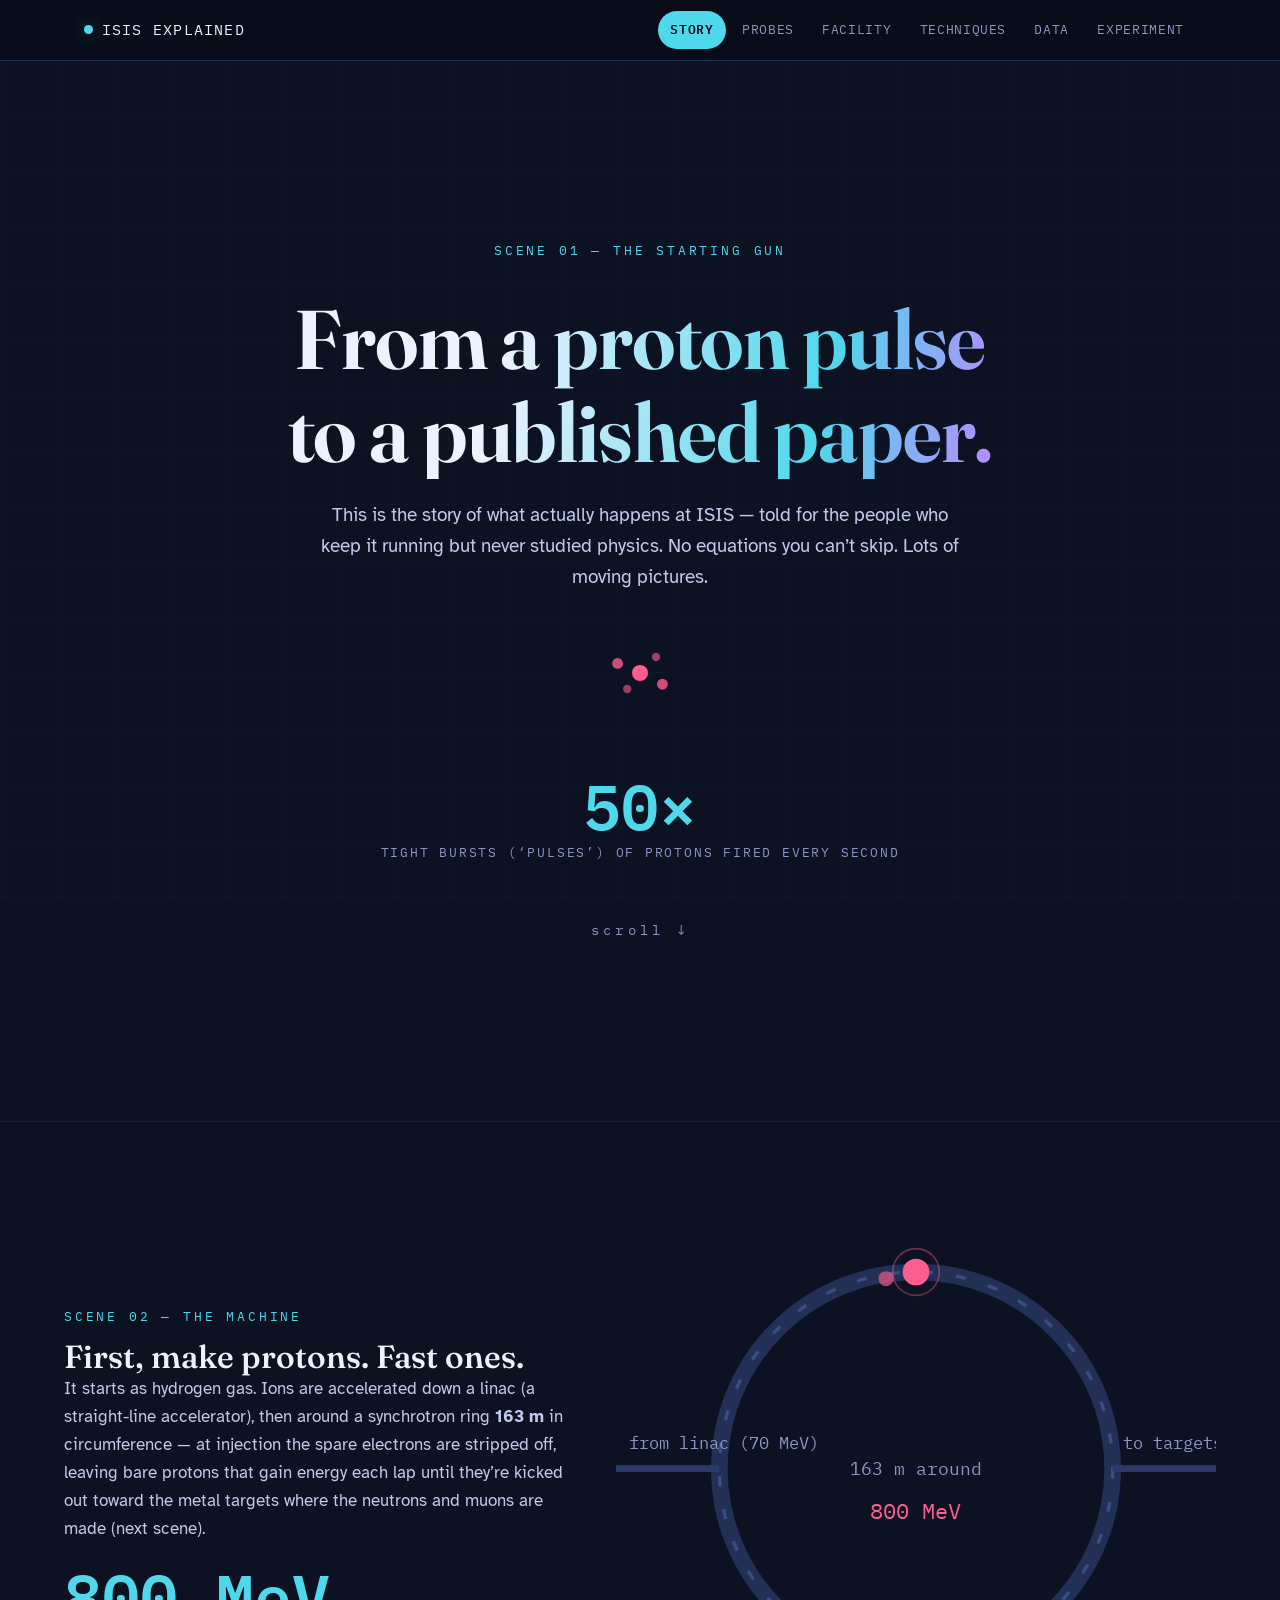
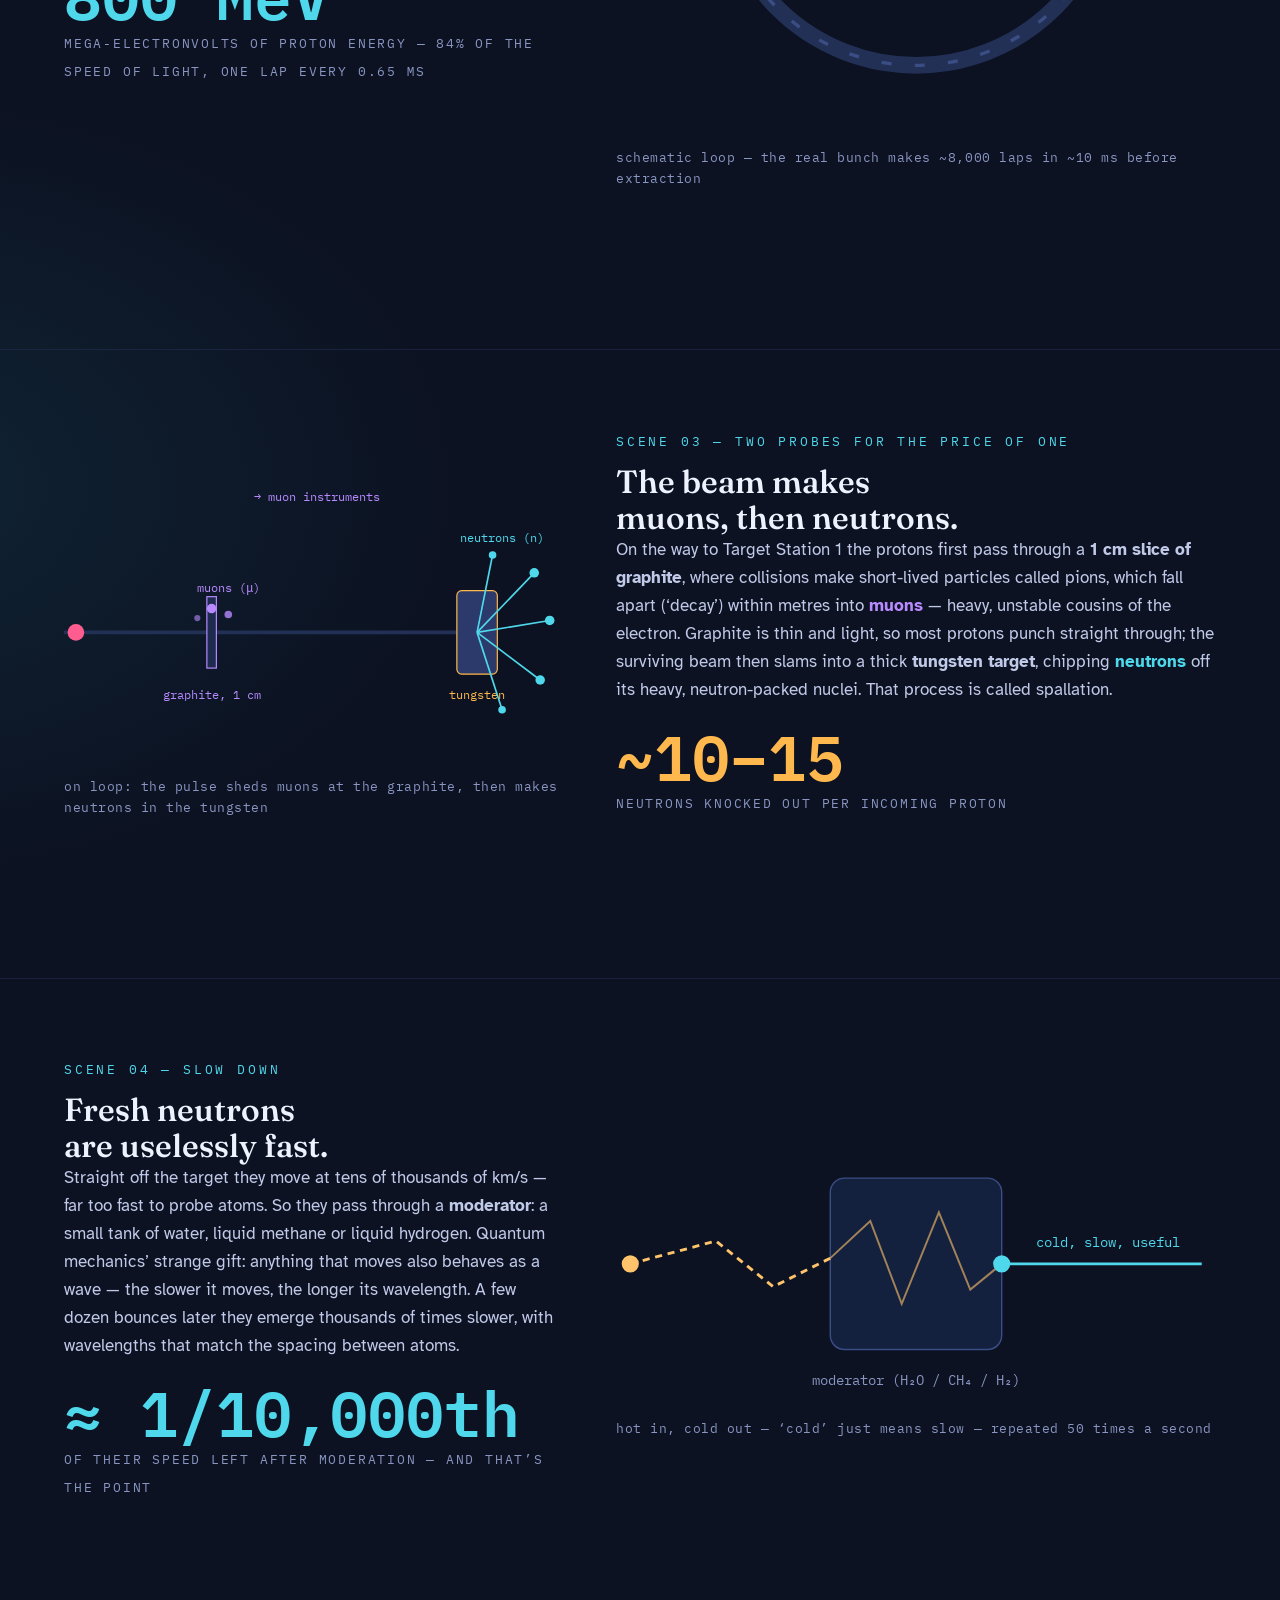
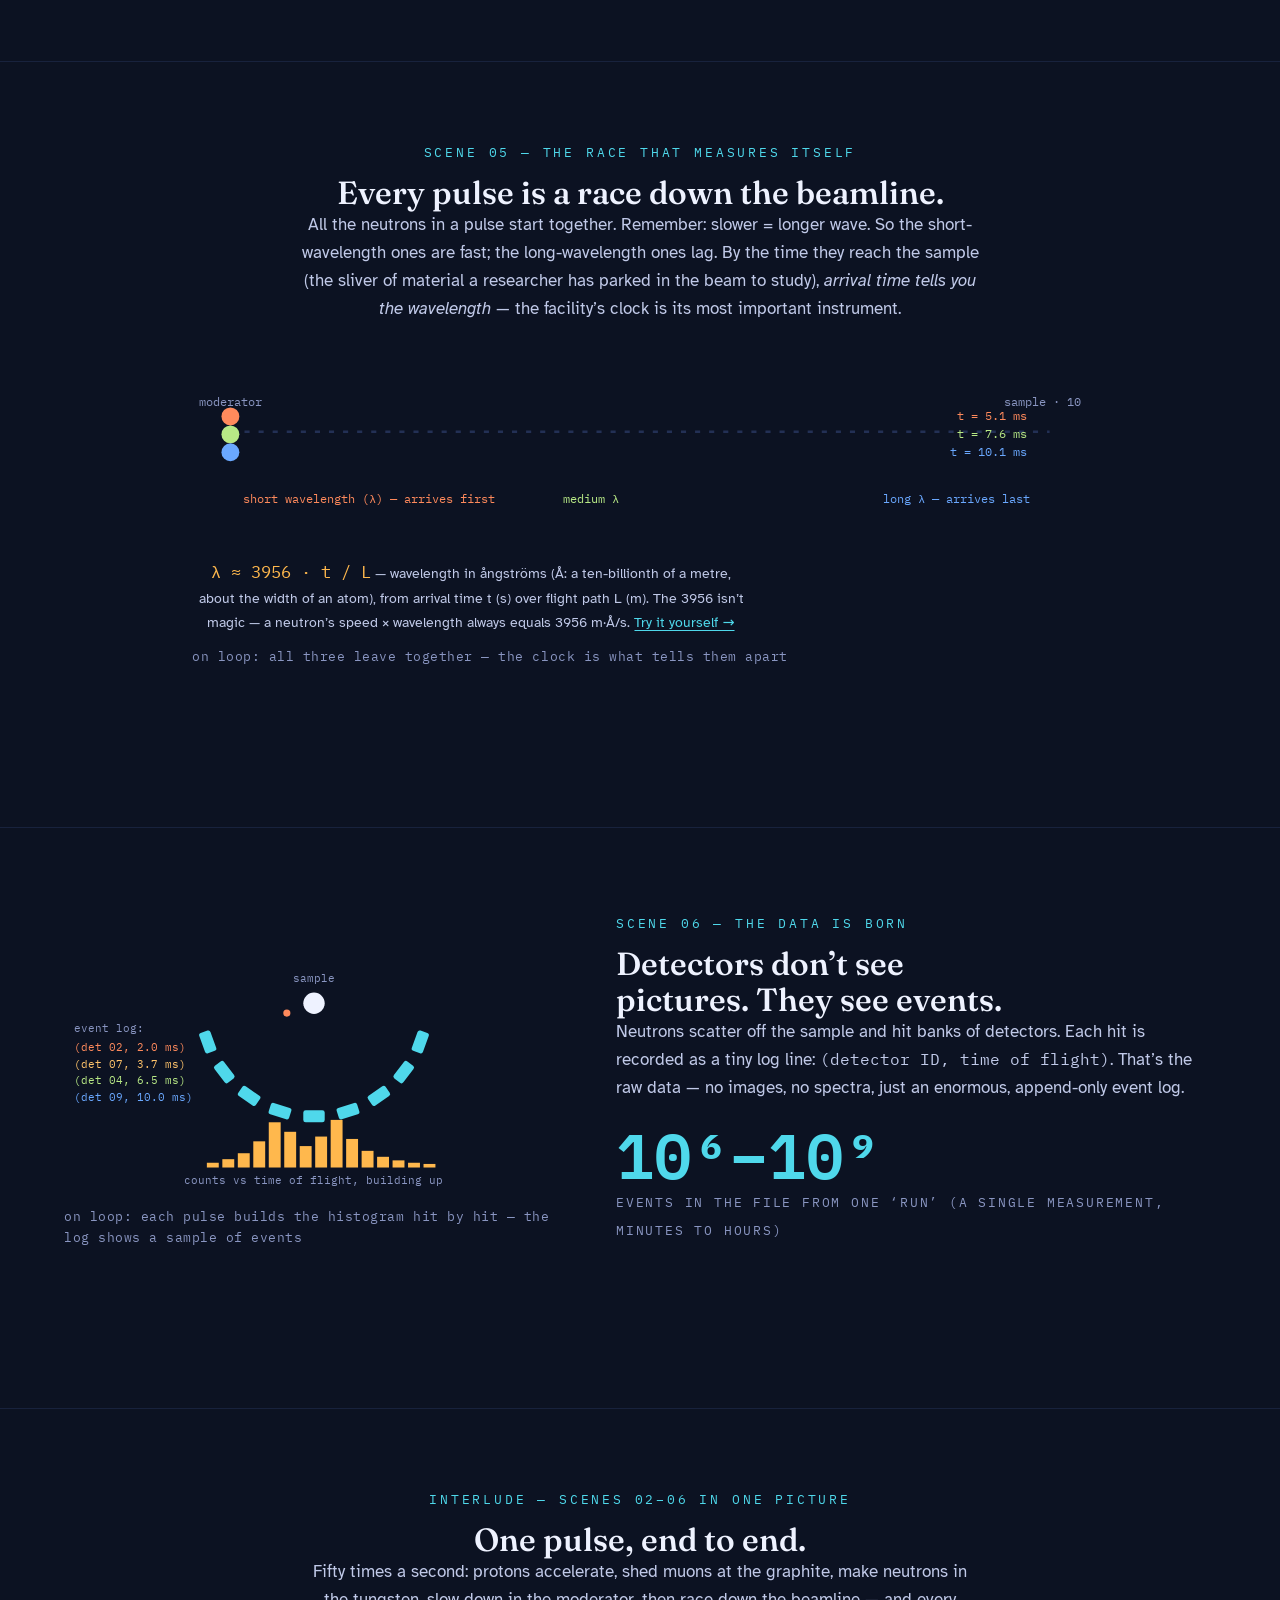
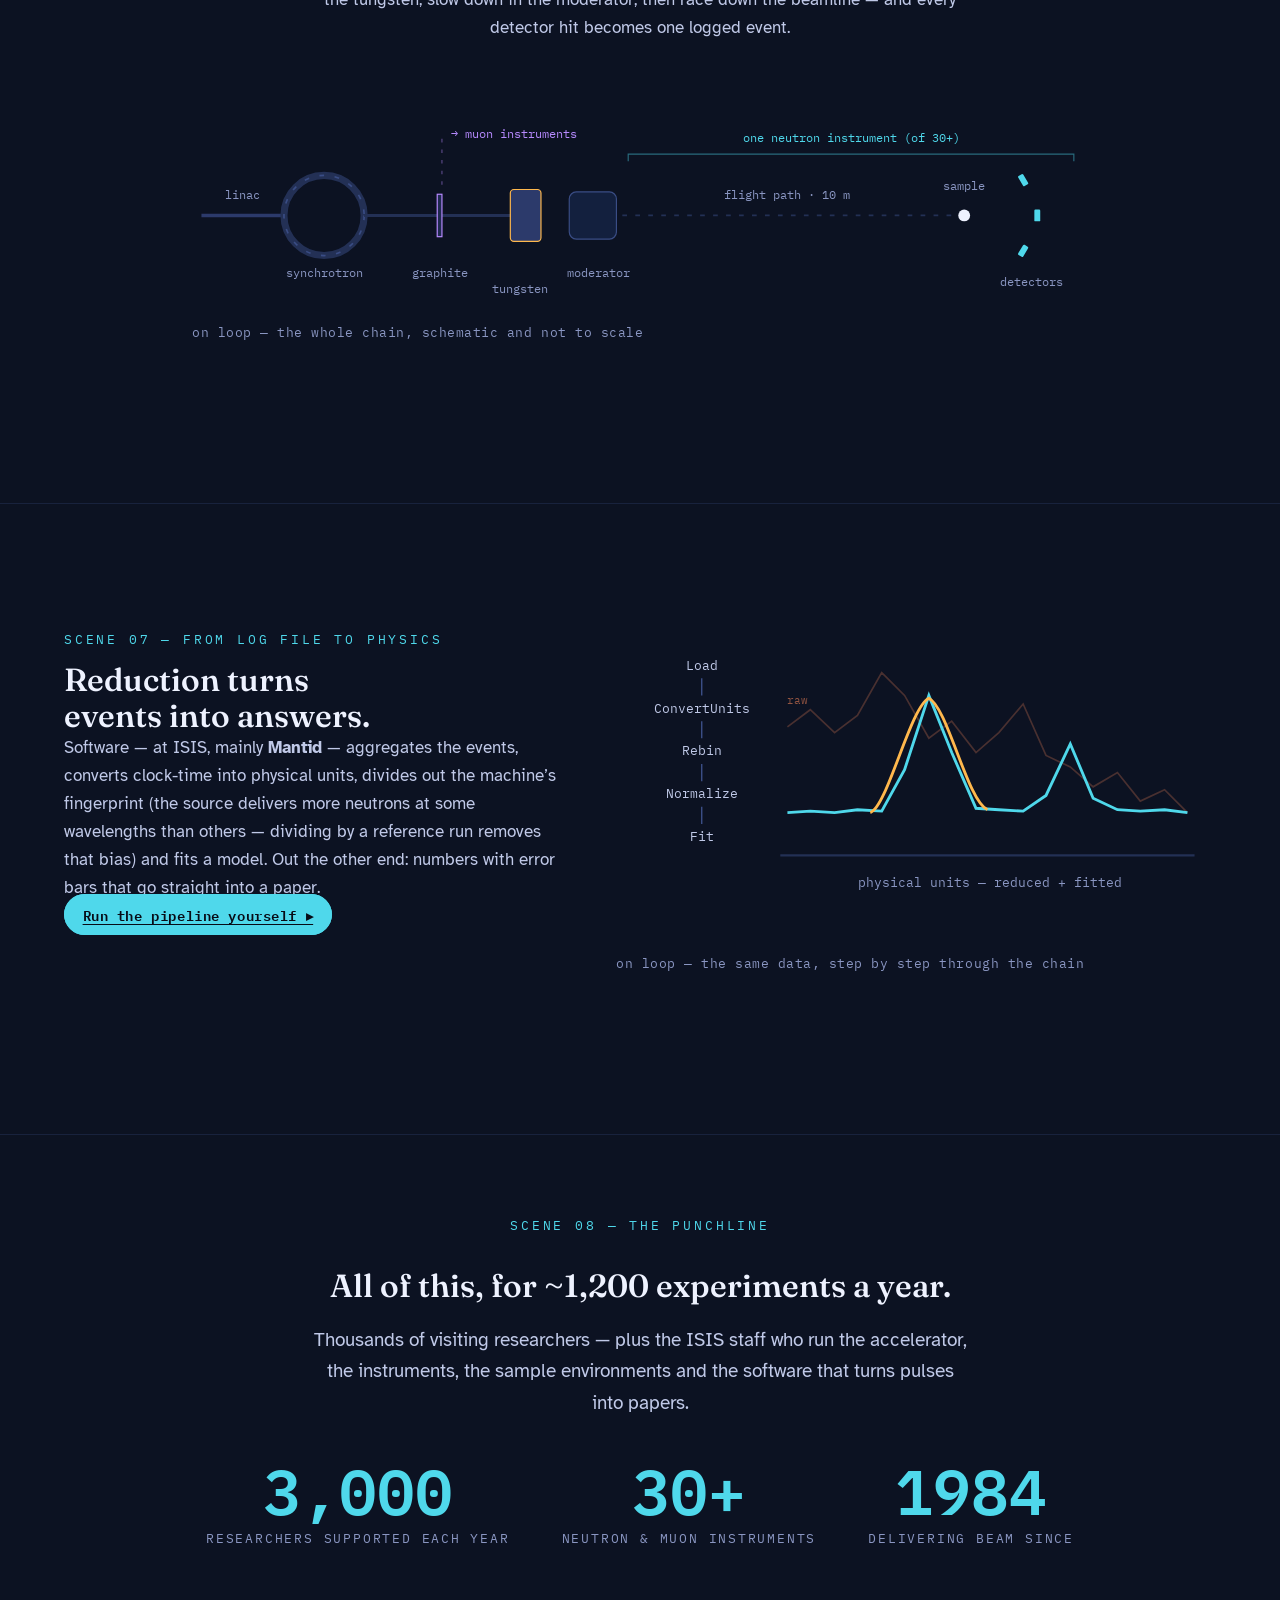
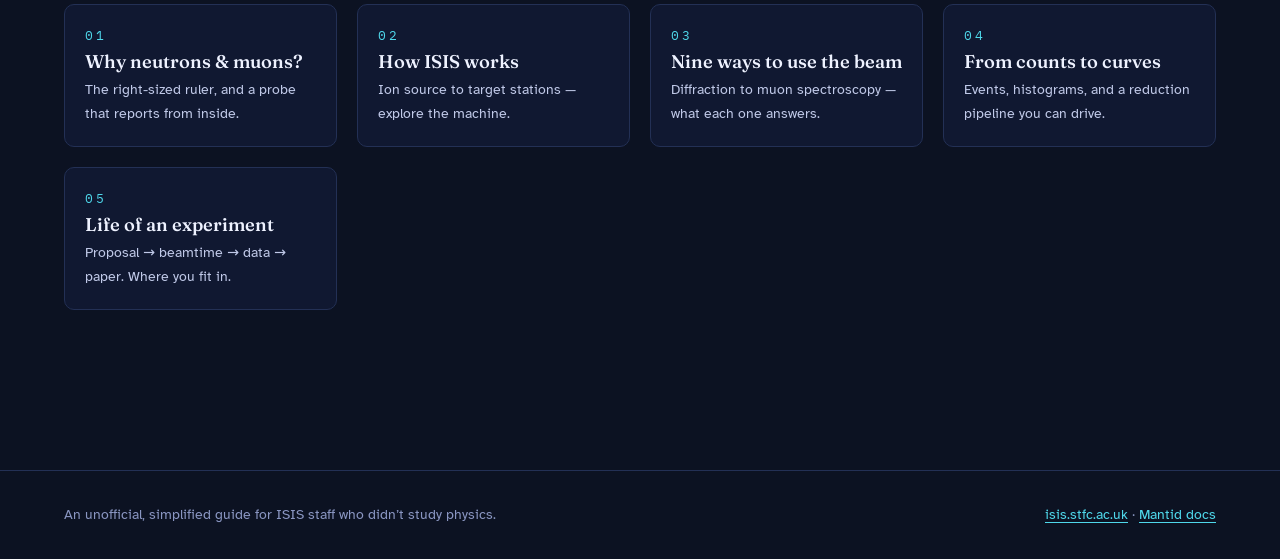
==== commit 0fe842e3: "Tighten scene spacing, anchor recap labels, animate s7 reduction morph - scenes size to content (5re" ====
--- a/index.html
+++ b/index.html
@@ -279,7 +279,12 @@
             <text x="655" y="98">sample</text>
             <text x="712" y="180">detectors</text>
           </g>
-          <text x="235" y="38" fill="#b78aff" font-size="10" font-family="IBM Plex Mono, monospace">→ muons</text>
+          <!-- muon exit branch: the rising muons travel up this line -->
+          <line x1="212" y1="94" x2="212" y2="50" stroke="#b78aff" stroke-width="1" stroke-dasharray="3 6" opacity=".45"/>
+          <text x="220" y="54" fill="#b78aff" font-size="10" font-family="IBM Plex Mono, monospace">→ muon instruments</text>
+          <!-- the flight path + sample + detectors ARE one neutron instrument -->
+          <path d="M370,74 L370,68 L748,68 L748,74" fill="none" stroke="#4fd8eb" stroke-width="1" opacity=".45"/>
+          <text x="559" y="58" fill="#4fd8eb" font-size="10" text-anchor="middle" font-family="IBM Plex Mono, monospace">one neutron instrument (of 30+)</text>
           <!-- actors (loop-only; hidden on the static page) -->
           <circle class="rc-actor rc-p1" cx="14" cy="120" r="5" fill="#ff5d8f"/>
           <g class="rc-actor rc-p2" style="transform-origin: 112px 120px"><circle cx="112" cy="86" r="5" fill="#ff5d8f"/></g>
@@ -313,33 +318,35 @@
         <p class="reveal d3"><a class="btn primary" href="data.html#playground">Run the pipeline yourself ▸</a></p>
       </div>
       <figure class="scene-fig reveal d2">
-        <svg viewBox="0 0 420 250" role="img" aria-label="A noisy raw spectrum is transformed by the reduction pipeline into a clean fitted curve.">
-          <!-- raw jagged -->
-          <g class="pipe-raw">
-            <path d="M20,90 L30,82 L40,94 L50,70 L60,88 L70,60 L80,86 L90,78 L100,92 L110,52 L120,84 L130,74 L140,90 L150,66 L160,88 L170,80 L180,94" fill="none" stroke="#ff8a5c" stroke-width="1.6"/>
-            <text x="100" y="115" fill="#8a96c2" font-size="9" text-anchor="middle" font-family="IBM Plex Mono, monospace">raw events, instrument units</text>
-          </g>
-          <!-- chain -->
-          <g font-family="IBM Plex Mono, monospace" font-size="9" fill="#c0c9e8" class="pipe-chain">
-            <text x="210" y="50" text-anchor="middle">Load</text>
-            <text x="210" y="80" text-anchor="middle">ConvertUnits</text>
-            <text x="210" y="110" text-anchor="middle">Rebin</text>
-            <text x="210" y="140" text-anchor="middle">Normalize</text>
-            <text x="210" y="170" text-anchor="middle">Fit</text>
-            <line x1="210" y1="56" x2="210" y2="68" stroke="#3a4d85"/>
-            <line x1="210" y1="86" x2="210" y2="98" stroke="#3a4d85"/>
-            <line x1="210" y1="116" x2="210" y2="128" stroke="#3a4d85"/>
-            <line x1="210" y1="146" x2="210" y2="158" stroke="#3a4d85"/>
-          </g>
-          <!-- clean fitted -->
-          <g class="pipe-clean">
-            <path d="M240,180 C260,180 264,178 270,170 C278,158 282,130 290,130 C298,130 302,158 310,170 C318,179 330,180 345,180 C360,180 365,178 372,168 C378,160 381,148 386,148 C391,148 394,160 400,170"
-              fill="none" stroke="#4fd8eb" stroke-width="2"/>
-            <path d="M240,180 C260,180 264,178 270,170 C278,158 282,130 290,130 C298,130 302,158 310,170 C318,179 330,180 345,180" fill="none" stroke="#ffb84d" stroke-width="1.2" stroke-dasharray="3 3"/>
-            <text x="320" y="205" fill="#8a96c2" font-size="9" text-anchor="middle" font-family="IBM Plex Mono, monospace">reduced + fitted, physical units</text>
-          </g>
-        </svg>
-        <figcaption class="figure-caption">the same data, before and after reduction</figcaption>
+        <svg viewBox="0 0 420 250" role="img" aria-label="The reduction chain — Load, ConvertUnits, Rebin, Normalize, Fit — lights up step by step as a noisy raw spectrum morphs into a flat calibrated curve with a fitted peak; a faint copy of the raw data stays for comparison.">
+          <!-- chain (steps highlight as they run) -->
+          <g font-family="IBM Plex Mono, monospace" font-size="9" fill="#c0c9e8" class="pipe-chain" text-anchor="middle">
+            <text class="pc-1" x="60" y="60">Load</text>
+            <text class="pc-2" x="60" y="90">ConvertUnits</text>
+            <text class="pc-3" x="60" y="120">Rebin</text>
+            <text class="pc-4" x="60" y="150">Normalize</text>
+            <text class="pc-5" x="60" y="180">Fit</text>
+            <line x1="60" y1="66" x2="60" y2="78" stroke="#3a4d85"/>
+            <line x1="60" y1="96" x2="60" y2="108" stroke="#3a4d85"/>
+            <line x1="60" y1="126" x2="60" y2="138" stroke="#3a4d85"/>
+            <line x1="60" y1="156" x2="60" y2="168" stroke="#3a4d85"/>
+          </g>
+          <!-- one plot: the same data, morphing through the chain -->
+          <line x1="115" y1="190" x2="405" y2="190" stroke="#233055" stroke-width="1.5"/>
+          <!-- faint copy of the raw input, kept for comparison -->
+          <path class="pipe-ghost" d="M120,100 L136,88 L153,104 L169,92 L186,62 L202,78 L219,108 L235,96 L252,118 L268,104 L285,84 L301,120 L318,128 L334,142 L351,132 L367,152 L384,144 L400,160" fill="none" stroke="#ff8a5c" stroke-width="1.2" opacity=".25"/>
+          <text x="120" y="84" fill="#ff8a5c" opacity=".55" font-size="8" font-family="IBM Plex Mono, monospace">raw</text>
+          <!-- the data (morphs raw → converted → rebinned → normalized) -->
+          <path class="pipe-data" d="M120,160 L136,159 L153,160 L169,158 L186,159 L202,130 L219,78 L235,118 L252,157 L268,158 L285,159 L301,148 L318,112 L334,150 L351,158 L367,159 L384,158 L400,160" fill="none" stroke="#4fd8eb" stroke-width="2"/>
+          <!-- the fitted model, drawn over the main peak -->
+          <path class="pipe-fit" d="M178,160 C190,156 206,86 219,80 C232,86 246,152 260,158" fill="none" stroke="#ffb84d" stroke-width="2" pathLength="1" stroke-dasharray="1"/>
+          <!-- units caption (crossfades at Normalize) -->
+          <g fill="#8a96c2" font-size="9" text-anchor="middle" font-family="IBM Plex Mono, monospace">
+            <text class="pu-1" x="262" y="212">instrument units — raw events</text>
+            <text class="pu-2" x="262" y="212">physical units — reduced + fitted</text>
+          </g>
+        </svg>
+        <figcaption class="figure-caption">on loop — the same data, step by step through the chain</figcaption>
       </figure>
     </div>
   </section>
--- a/css/story.css
+++ b/css/story.css
@@ -12,12 +12,13 @@
   main.story { max-width: none; padding: 0; }
 
   .scene {
-    min-height: 100svh;
     display: grid;
     place-items: center;
-    padding: var(--sp-5) var(--sp-3);
+    padding: var(--sp-6) var(--sp-3);
     position: relative;
   }
+  /* only the hero claims a full viewport — other scenes size to content */
+  .scene.hero { min-height: 100svh; }
   .scene + .scene { border-top: 1px solid color-mix(in oklab, var(--line) 55%, transparent); }
 
   .scene-inner { max-width: var(--content-w); width: 100%; }
@@ -108,6 +109,8 @@
   /* recap interlude actors are loop-only; statically the figure is a
      labelled map of the machine */
   .rc-actor { opacity: 0; }
+  /* s7 static page shows the final ("physical units") caption only */
+  .pu-1 { opacity: 0; }
 
   @media (prefers-reduced-motion: no-preference) {
     .hero-pulse .bunch {
@@ -322,13 +325,62 @@
       90.5%       { filter: brightness(2.6); }
       94.5%, 100% { filter: brightness(1); }
     }
+
+    /* s7 reduction loop: the chain lights up step by step while the same
+       curve morphs in place — raw (instrument units, orange) → ConvertUnits
+       slides the peaks into position → Rebin smooths the noise → Normalize
+       flattens the baseline (and the data turns physical-units cyan) → Fit
+       draws the orange model over the main peak. All states share one
+       18-point polyline so `d` interpolates; browsers without CSS `d`
+       interpolation keep the final curve and still get the chain/captions. */
+    .pipe-data { animation: pipe-data 12s linear infinite; }
+    @keyframes pipe-data {
+      0%, 4% { d: path("M120,100 L136,88 L153,104 L169,92 L186,62 L202,78 L219,108 L235,96 L252,118 L268,104 L285,84 L301,120 L318,128 L334,142 L351,132 L367,152 L384,144 L400,160"); stroke: #ff8a5c; opacity: 0; }
+      8%     { opacity: 1; }
+      20%    { d: path("M120,100 L136,88 L153,104 L169,92 L186,62 L202,78 L219,108 L235,96 L252,118 L268,104 L285,84 L301,120 L318,128 L334,142 L351,132 L367,152 L384,144 L400,160"); stroke: #ff8a5c; }
+      32%    { d: path("M120,102 L136,90 L153,100 L169,96 L186,104 L202,94 L219,58 L235,80 L252,110 L268,100 L285,116 L301,108 L318,86 L334,124 L351,136 L367,146 L384,140 L400,158"); }
+      38%    { d: path("M120,102 L136,90 L153,100 L169,96 L186,104 L202,94 L219,58 L235,80 L252,110 L268,100 L285,116 L301,108 L318,86 L334,124 L351,136 L367,146 L384,140 L400,158"); }
+      48%    { d: path("M120,100 L136,97 L153,99 L169,98 L186,99 L202,88 L219,62 L235,84 L252,104 L268,106 L285,110 L301,104 L318,90 L334,122 L351,132 L367,142 L384,148 L400,155"); stroke: #ff8a5c; }
+      54%    { d: path("M120,100 L136,97 L153,99 L169,98 L186,99 L202,88 L219,62 L235,84 L252,104 L268,106 L285,110 L301,104 L318,90 L334,122 L351,132 L367,142 L384,148 L400,155"); }
+      64%    { d: path("M120,160 L136,159 L153,160 L169,158 L186,159 L202,130 L219,78 L235,118 L252,157 L268,158 L285,159 L301,148 L318,112 L334,150 L351,158 L367,159 L384,158 L400,160"); stroke: #4fd8eb; }
+      93%    { d: path("M120,160 L136,159 L153,160 L169,158 L186,159 L202,130 L219,78 L235,118 L252,157 L268,158 L285,159 L301,148 L318,112 L334,150 L351,158 L367,159 L384,158 L400,160"); stroke: #4fd8eb; opacity: 1; }
+      100%   { d: path("M120,160 L136,159 L153,160 L169,158 L186,159 L202,130 L219,78 L235,118 L252,157 L268,158 L285,159 L301,148 L318,112 L334,150 L351,158 L367,159 L384,158 L400,160"); stroke: #4fd8eb; opacity: 0; }
+    }
+    /* the raw ghost fades in once the data starts leaving it behind */
+    .pipe-ghost { animation: pipe-ghost 12s linear infinite; }
+    @keyframes pipe-ghost {
+      0%, 20%   { opacity: 0; }
+      28%, 90%  { opacity: 0.25; }
+      97%, 100% { opacity: 0; }
+    }
+    /* the fit draws on during the Fit step (pathLength=1 + dash trick) */
+    .pipe-fit { animation: pipe-fit 12s linear infinite; }
+    @keyframes pipe-fit {
+      0%, 70%  { stroke-dashoffset: 1; opacity: 1; }
+      80%, 93% { stroke-dashoffset: 0; opacity: 1; }
+      100%     { stroke-dashoffset: 0; opacity: 0; }
+    }
+    /* chain steps highlight in sync */
+    .pipe-chain .pc-1 { animation: pc-1 12s linear infinite; }
+    .pipe-chain .pc-2 { animation: pc-2 12s linear infinite; }
+    .pipe-chain .pc-3 { animation: pc-3 12s linear infinite; }
+    .pipe-chain .pc-4 { animation: pc-4 12s linear infinite; }
+    .pipe-chain .pc-5 { animation: pc-5 12s linear infinite; }
+    @keyframes pc-1 { 0%, 2% { fill: #586a9e; } 5%, 18% { fill: #4fd8eb; } 23%, 100% { fill: #586a9e; } }
+    @keyframes pc-2 { 0%, 20% { fill: #586a9e; } 24%, 32% { fill: #4fd8eb; } 37%, 100% { fill: #586a9e; } }
+    @keyframes pc-3 { 0%, 36% { fill: #586a9e; } 40%, 48% { fill: #4fd8eb; } 53%, 100% { fill: #586a9e; } }
+    @keyframes pc-4 { 0%, 52% { fill: #586a9e; } 56%, 64% { fill: #4fd8eb; } 69%, 100% { fill: #586a9e; } }
+    @keyframes pc-5 { 0%, 68% { fill: #586a9e; } 72%, 90% { fill: #ffb84d; } 95%, 100% { fill: #586a9e; } }
+    /* units caption crossfades at Normalize */
+    .pu-1 { animation: pu-1 12s linear infinite; }
+    .pu-2 { animation: pu-2 12s linear infinite; }
+    @keyframes pu-1 { 0%, 4% { opacity: 0; } 8%, 50% { opacity: 1; } 56%, 100% { opacity: 0; } }
+    @keyframes pu-2 { 0%, 52% { opacity: 0; } 58%, 93% { opacity: 1; } 100% { opacity: 0; } }
     /* detector tiles: staggered fade-in when scene in view (histogram bars
        are driven per-hit by the story.js WAAPI loop instead) */
     body.js-anim #s6 .det-tile { opacity: 0.25; transition: opacity 0.3s ease; }
     body.js-anim #s6 .in-view .det-tile,
     body.js-anim #s6.in-view .det-tile { opacity: 1; transition-delay: calc(var(--i) * 0.12s); }
-    body.js-anim #s7 .pipe-clean { opacity: 0; transition: opacity 0.8s ease 0.6s; }
-    body.js-anim #s7.in-view .pipe-clean { opacity: 1; }
   }
 
 }
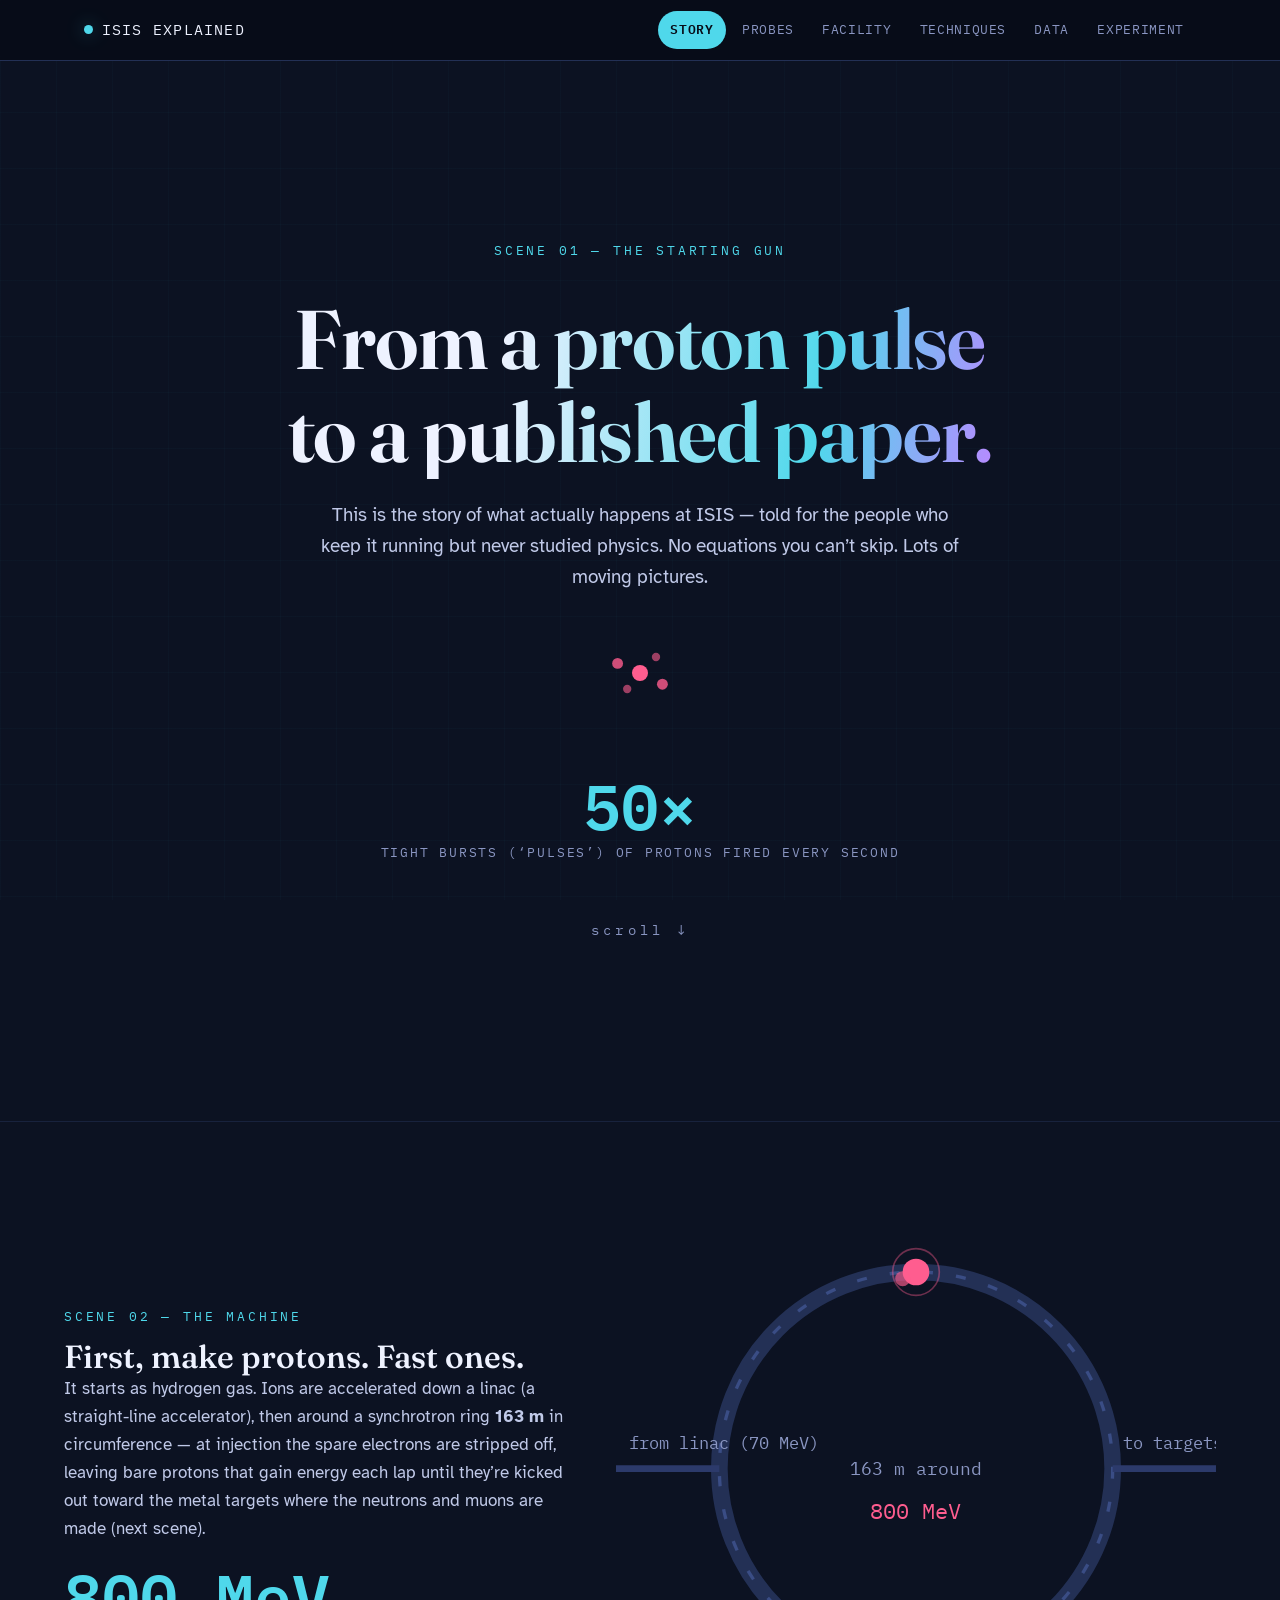
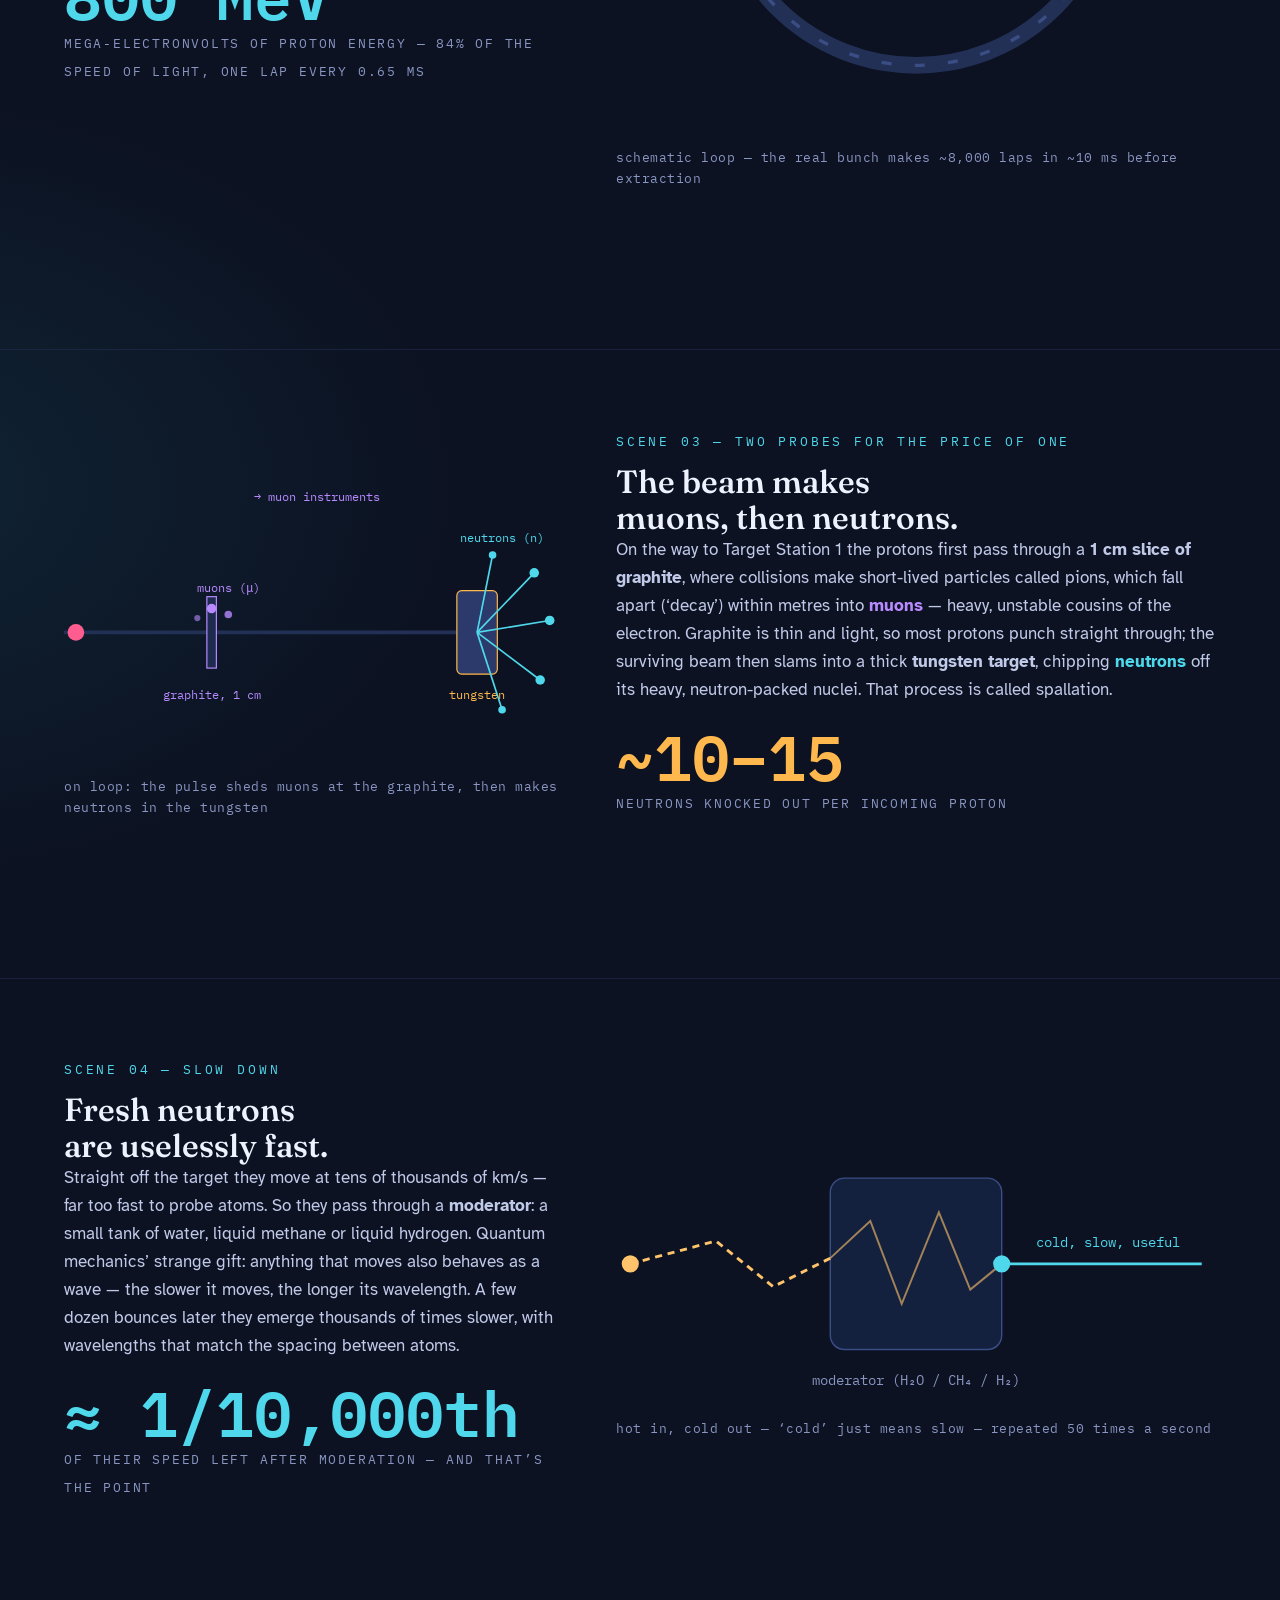
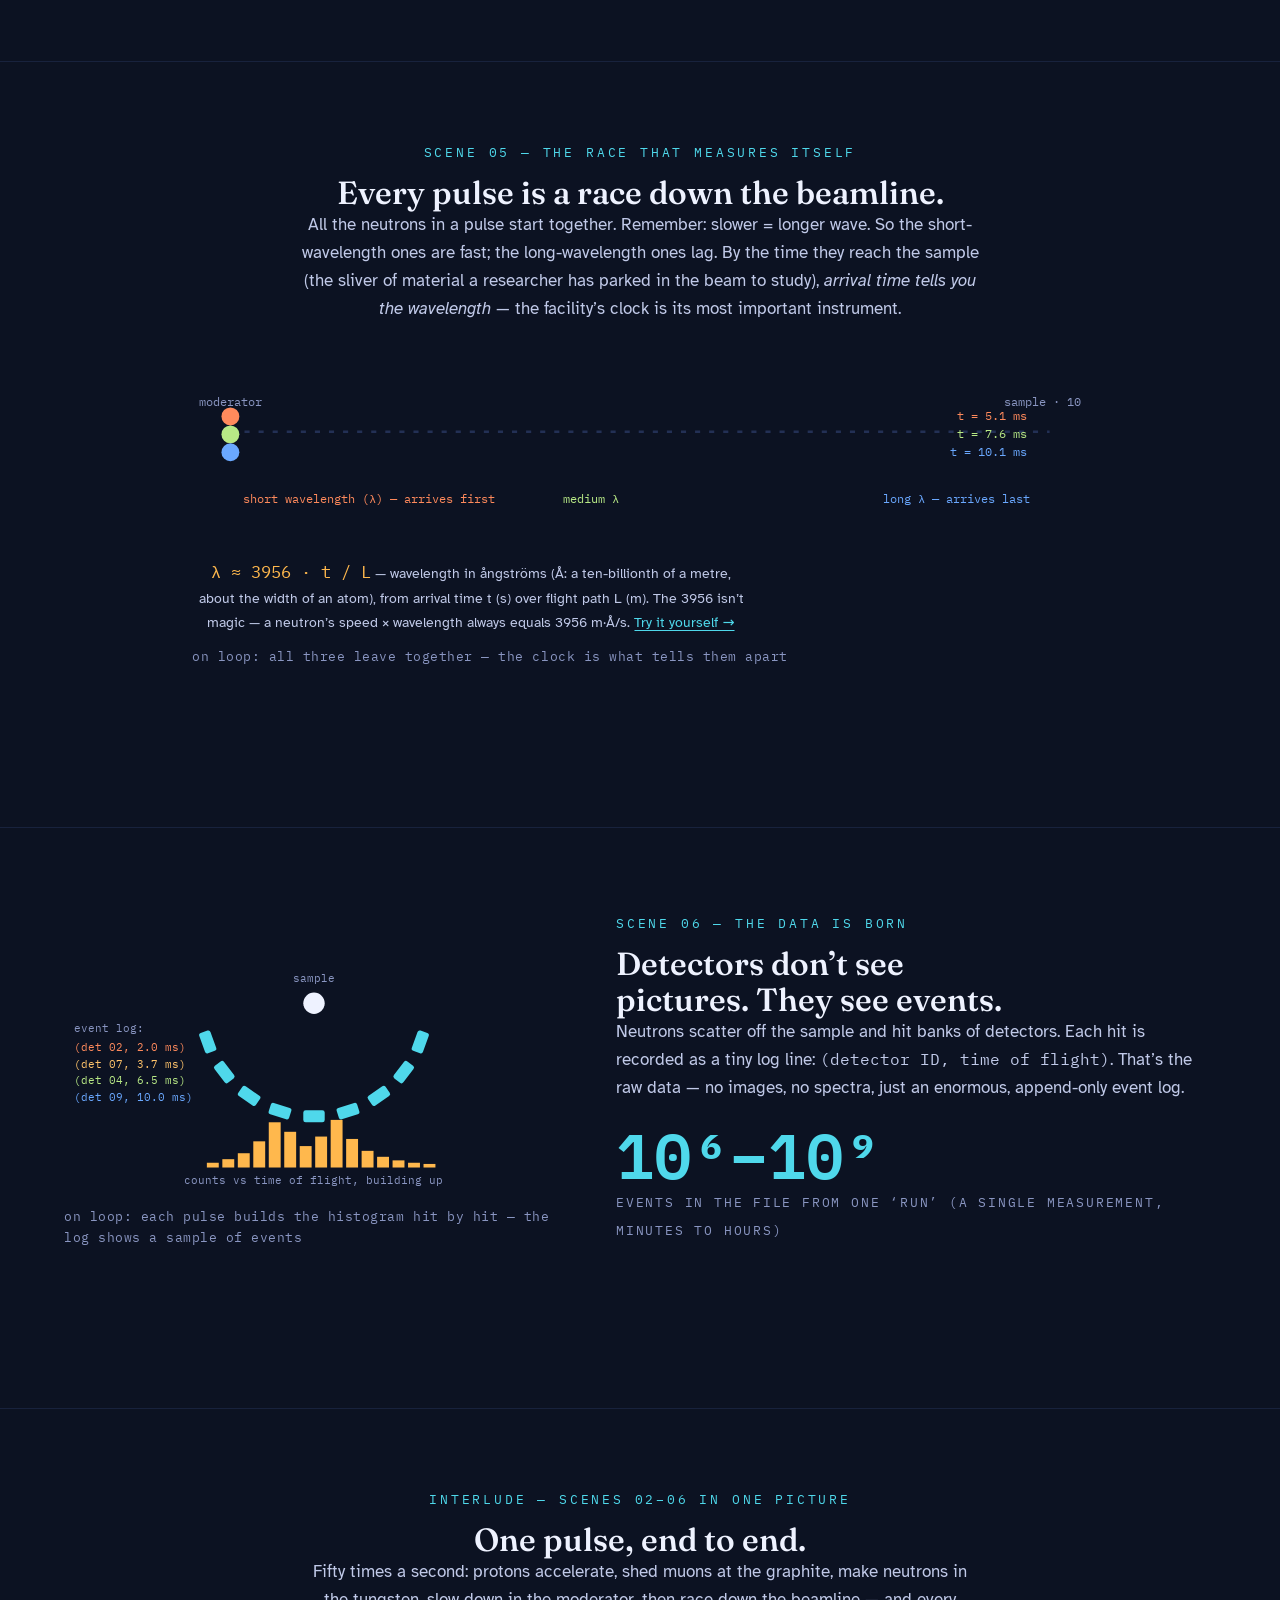
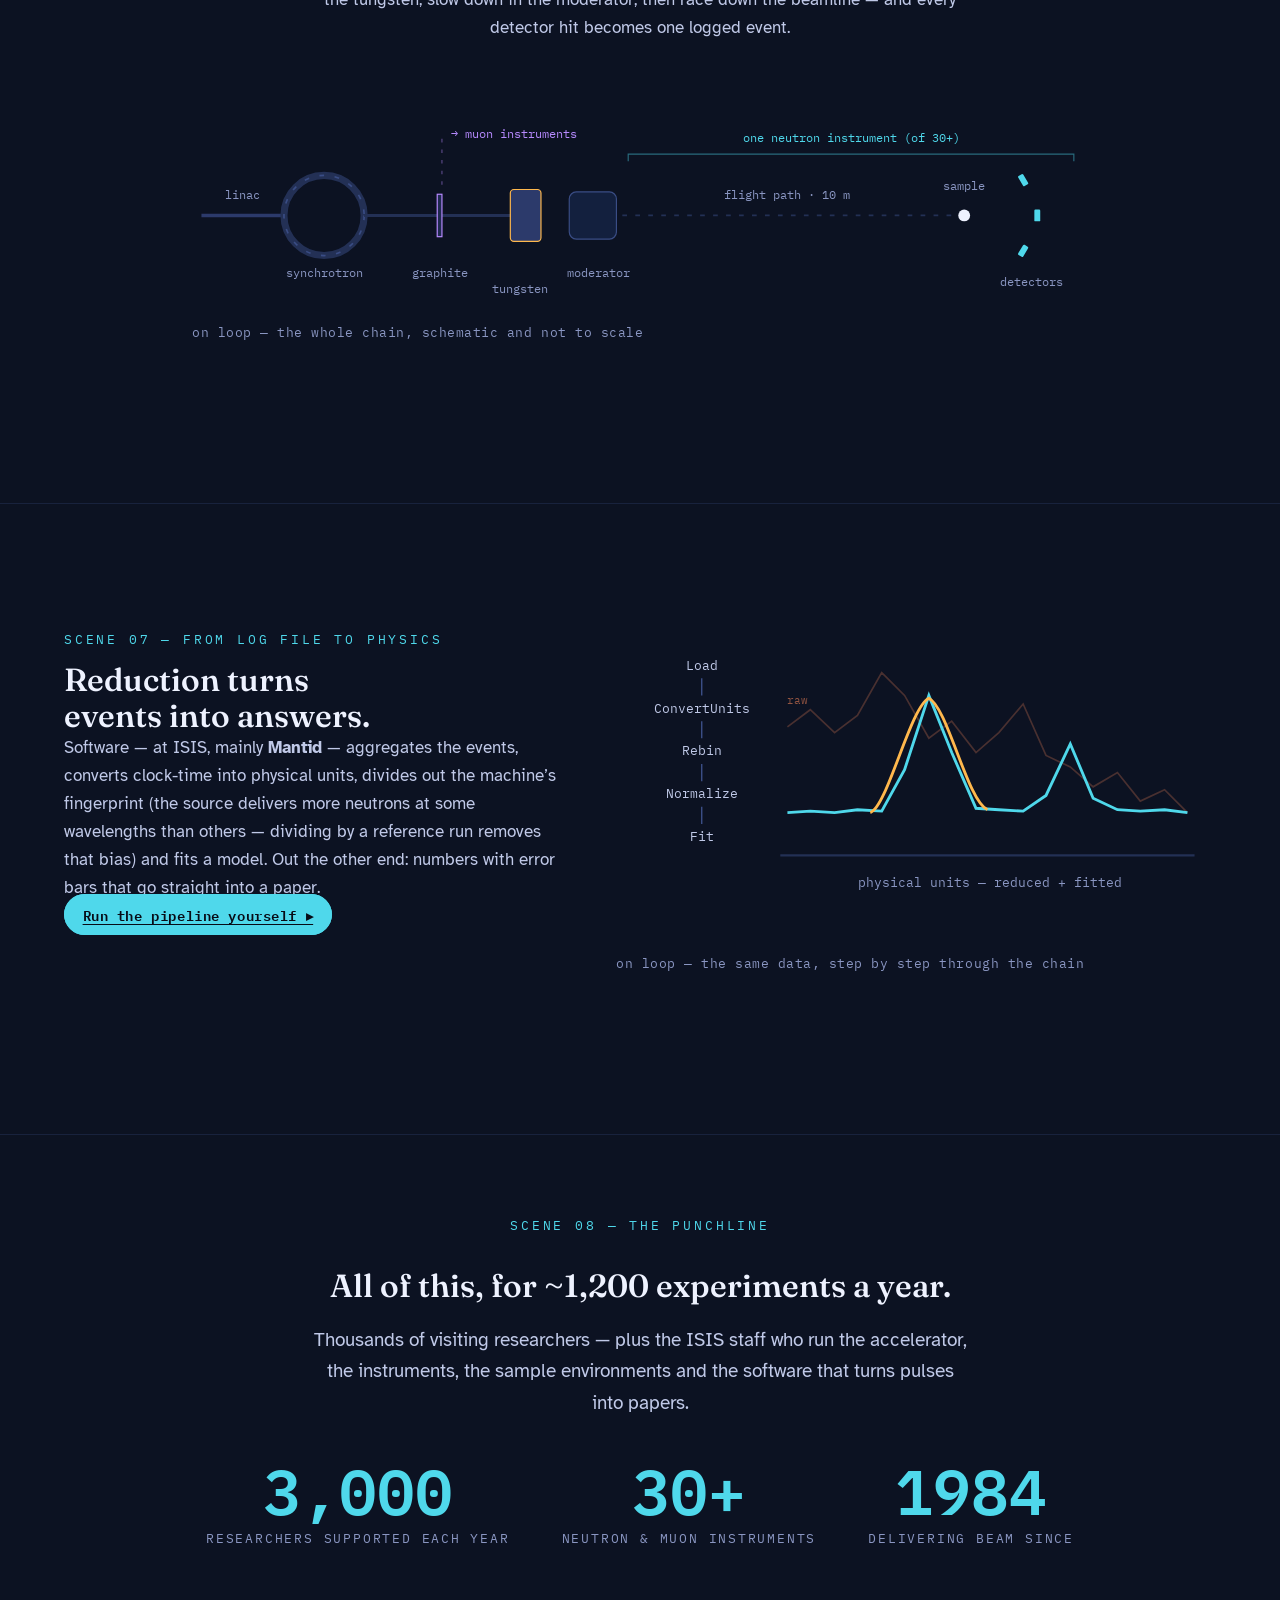
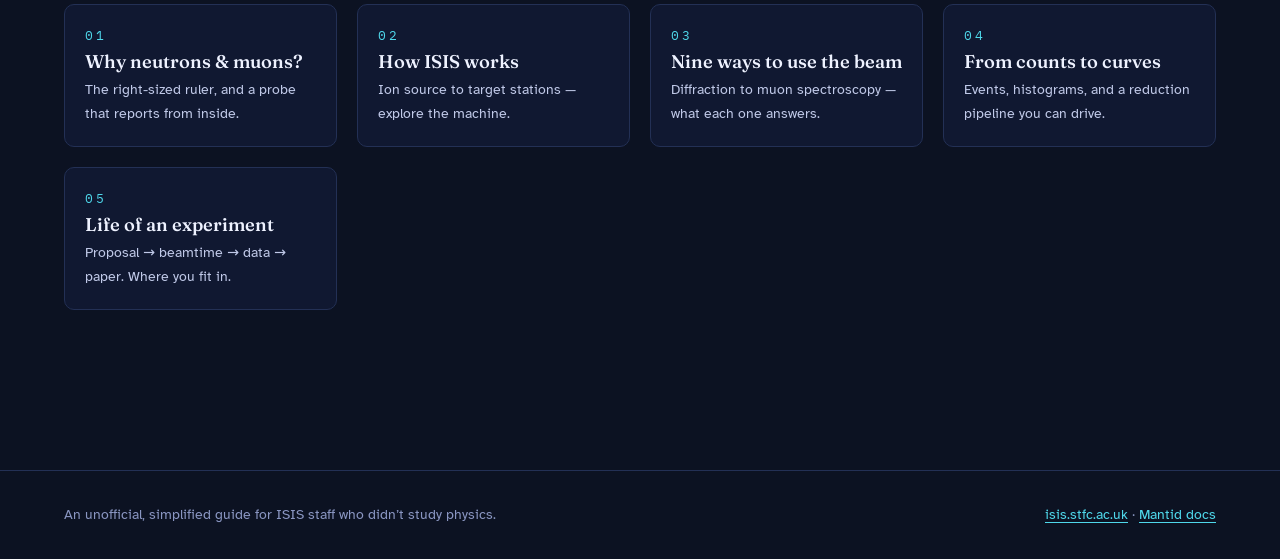
==== commit 745c97c0: "s2: tuck the bunch companion dot in so it reads as one bunch At render scale the trailing dot sat fa" ====
--- a/index.html
+++ b/index.html
@@ -77,7 +77,7 @@
             <g>
               <circle cx="180" cy="42" r="8" fill="#ff5d8f"/>
               <circle cx="180" cy="42" r="14" fill="none" stroke="#ff5d8f" opacity=".4"/>
-              <circle cx="162" cy="46" r="4.5" fill="#ff5d8f" opacity=".65"/>
+              <circle cx="172" cy="46" r="4.5" fill="#ff5d8f" opacity=".65"/>
             </g>
           </g>
           <text x="180" y="164" fill="#8a96c2" font-size="11" text-anchor="middle" font-family="IBM Plex Mono, monospace">163 m around</text>
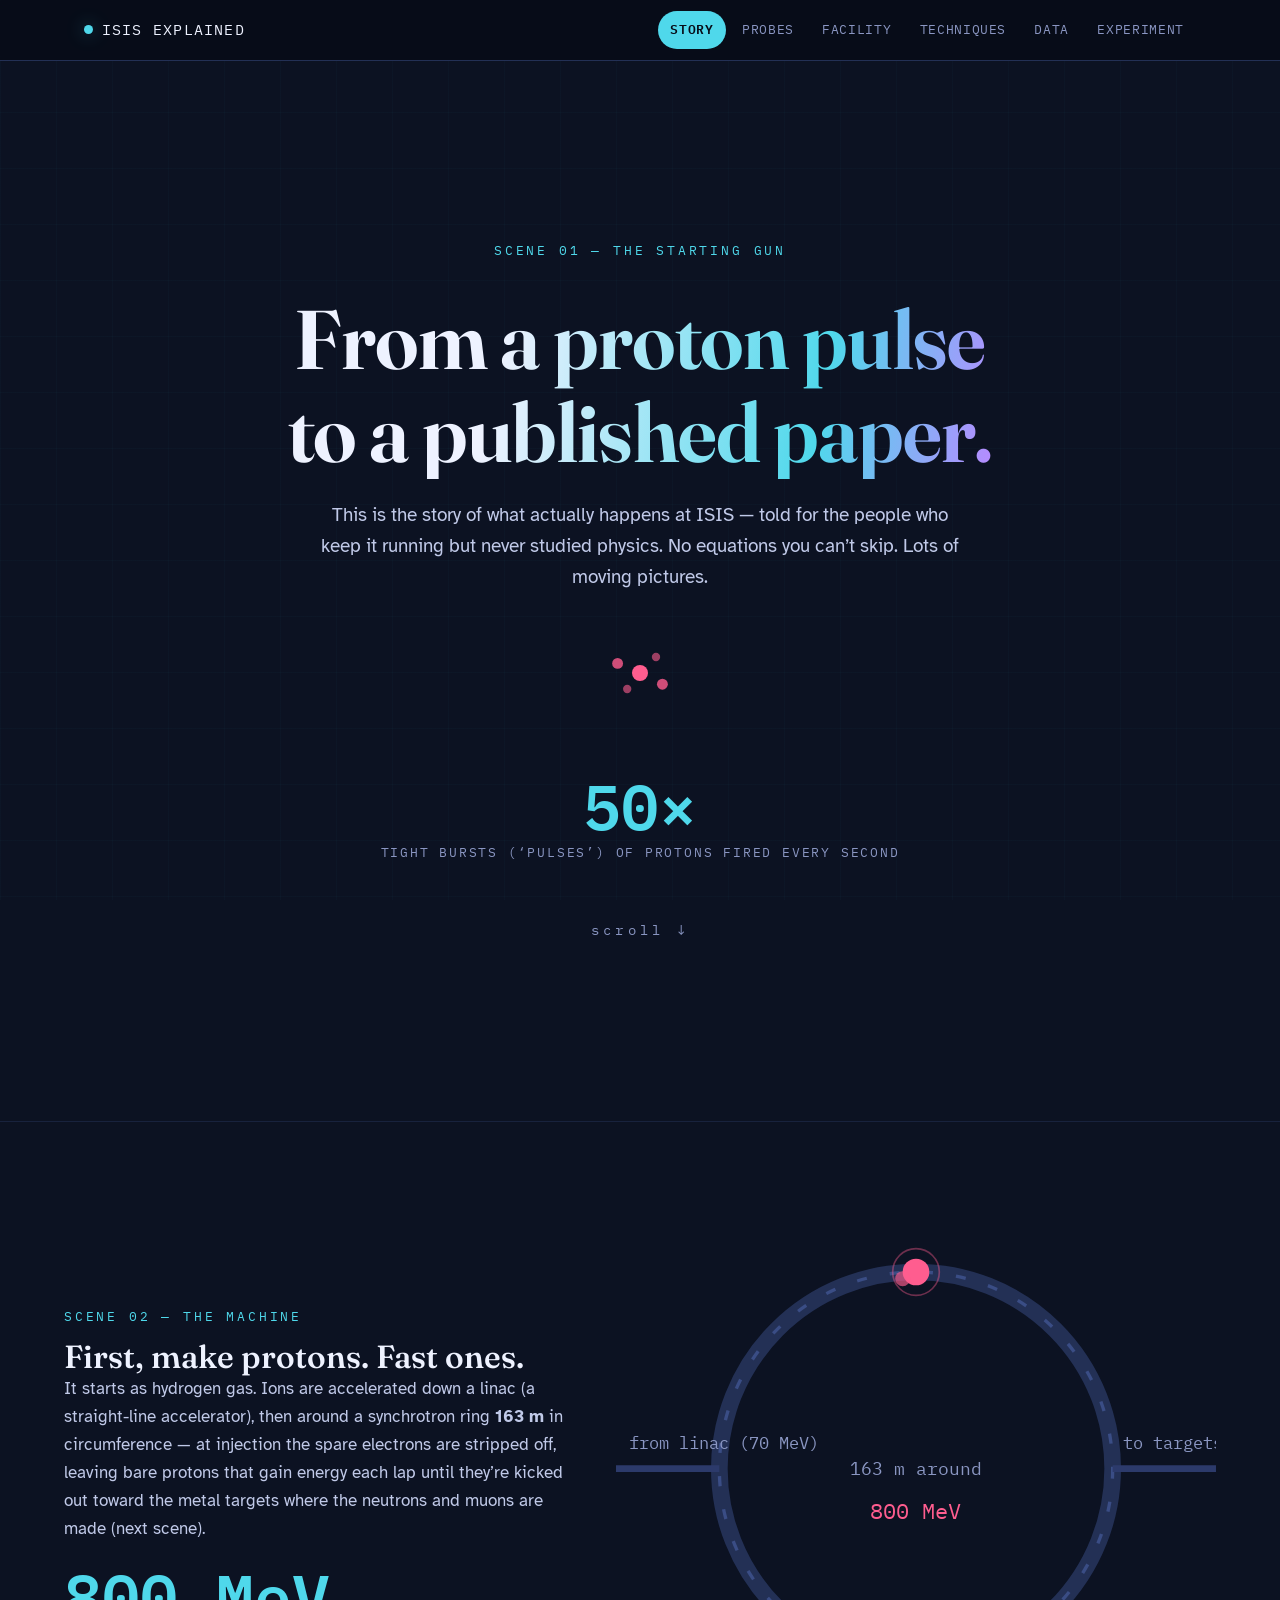
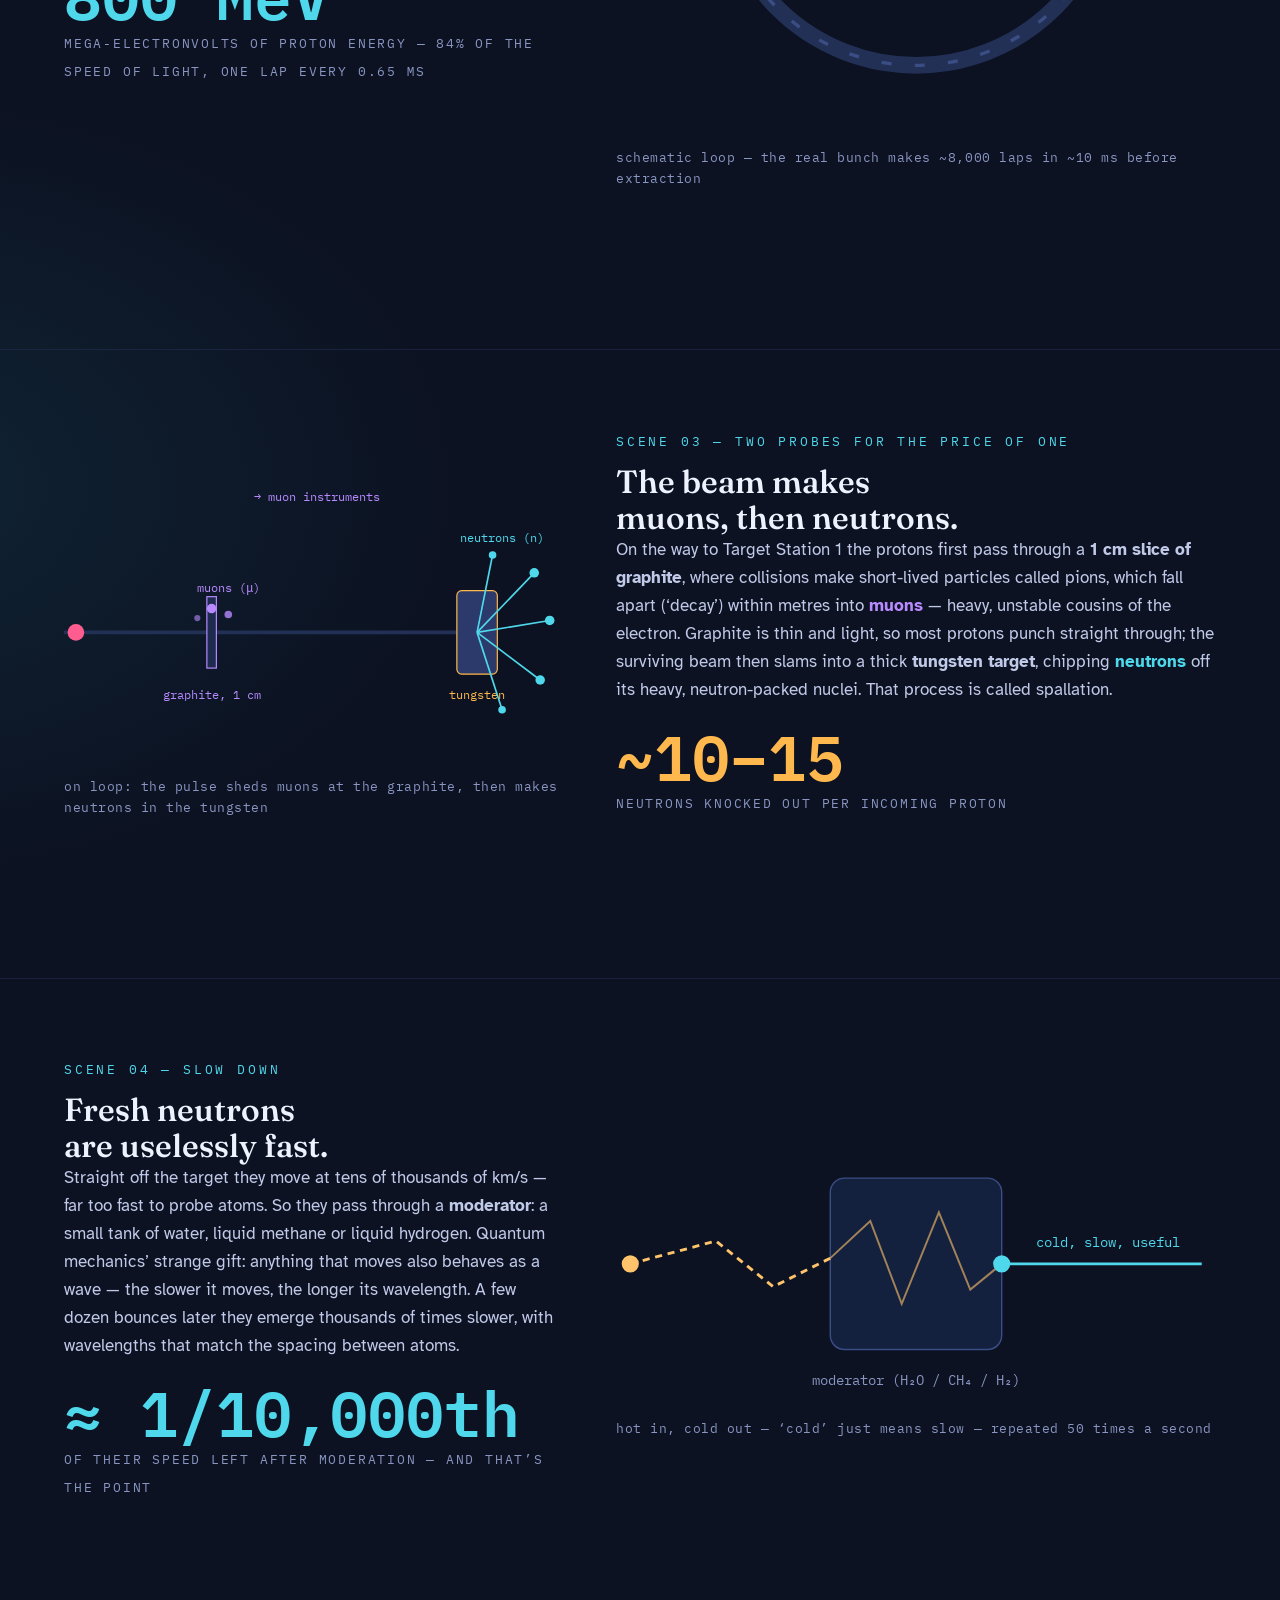
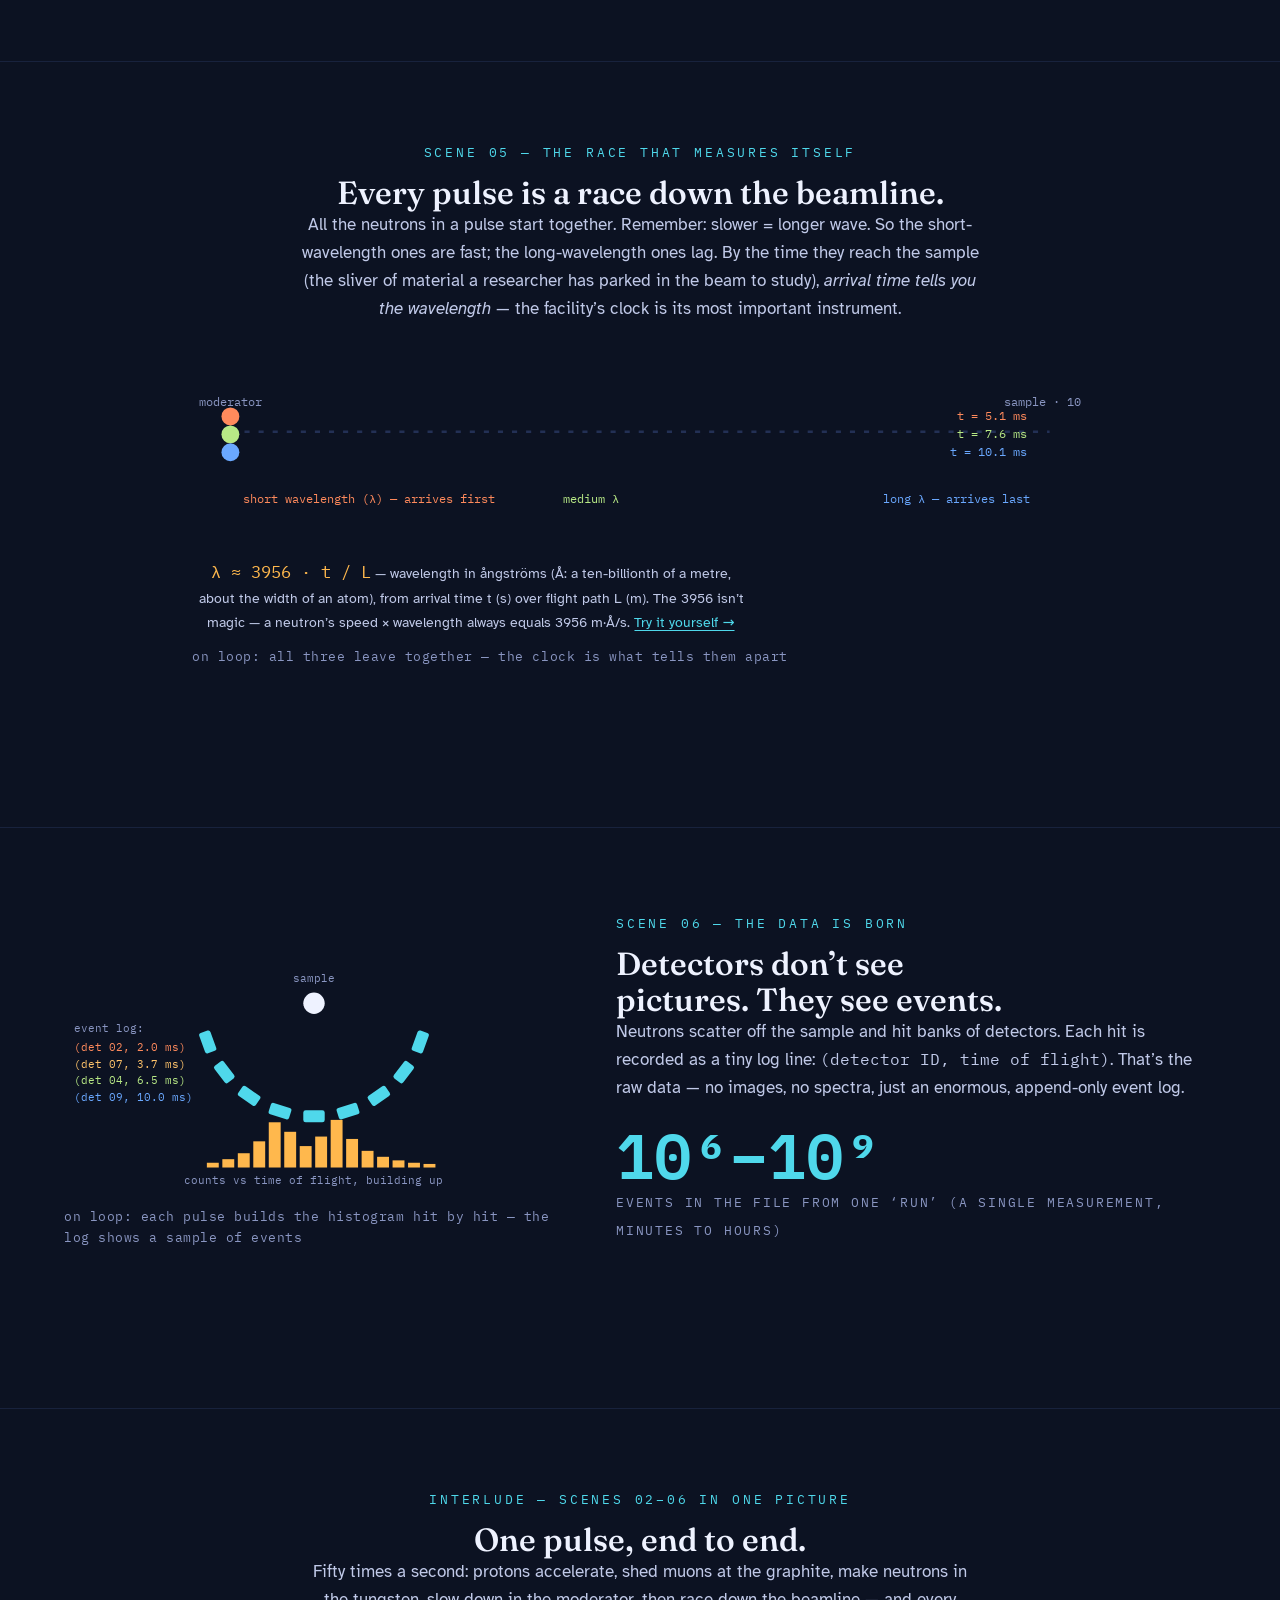
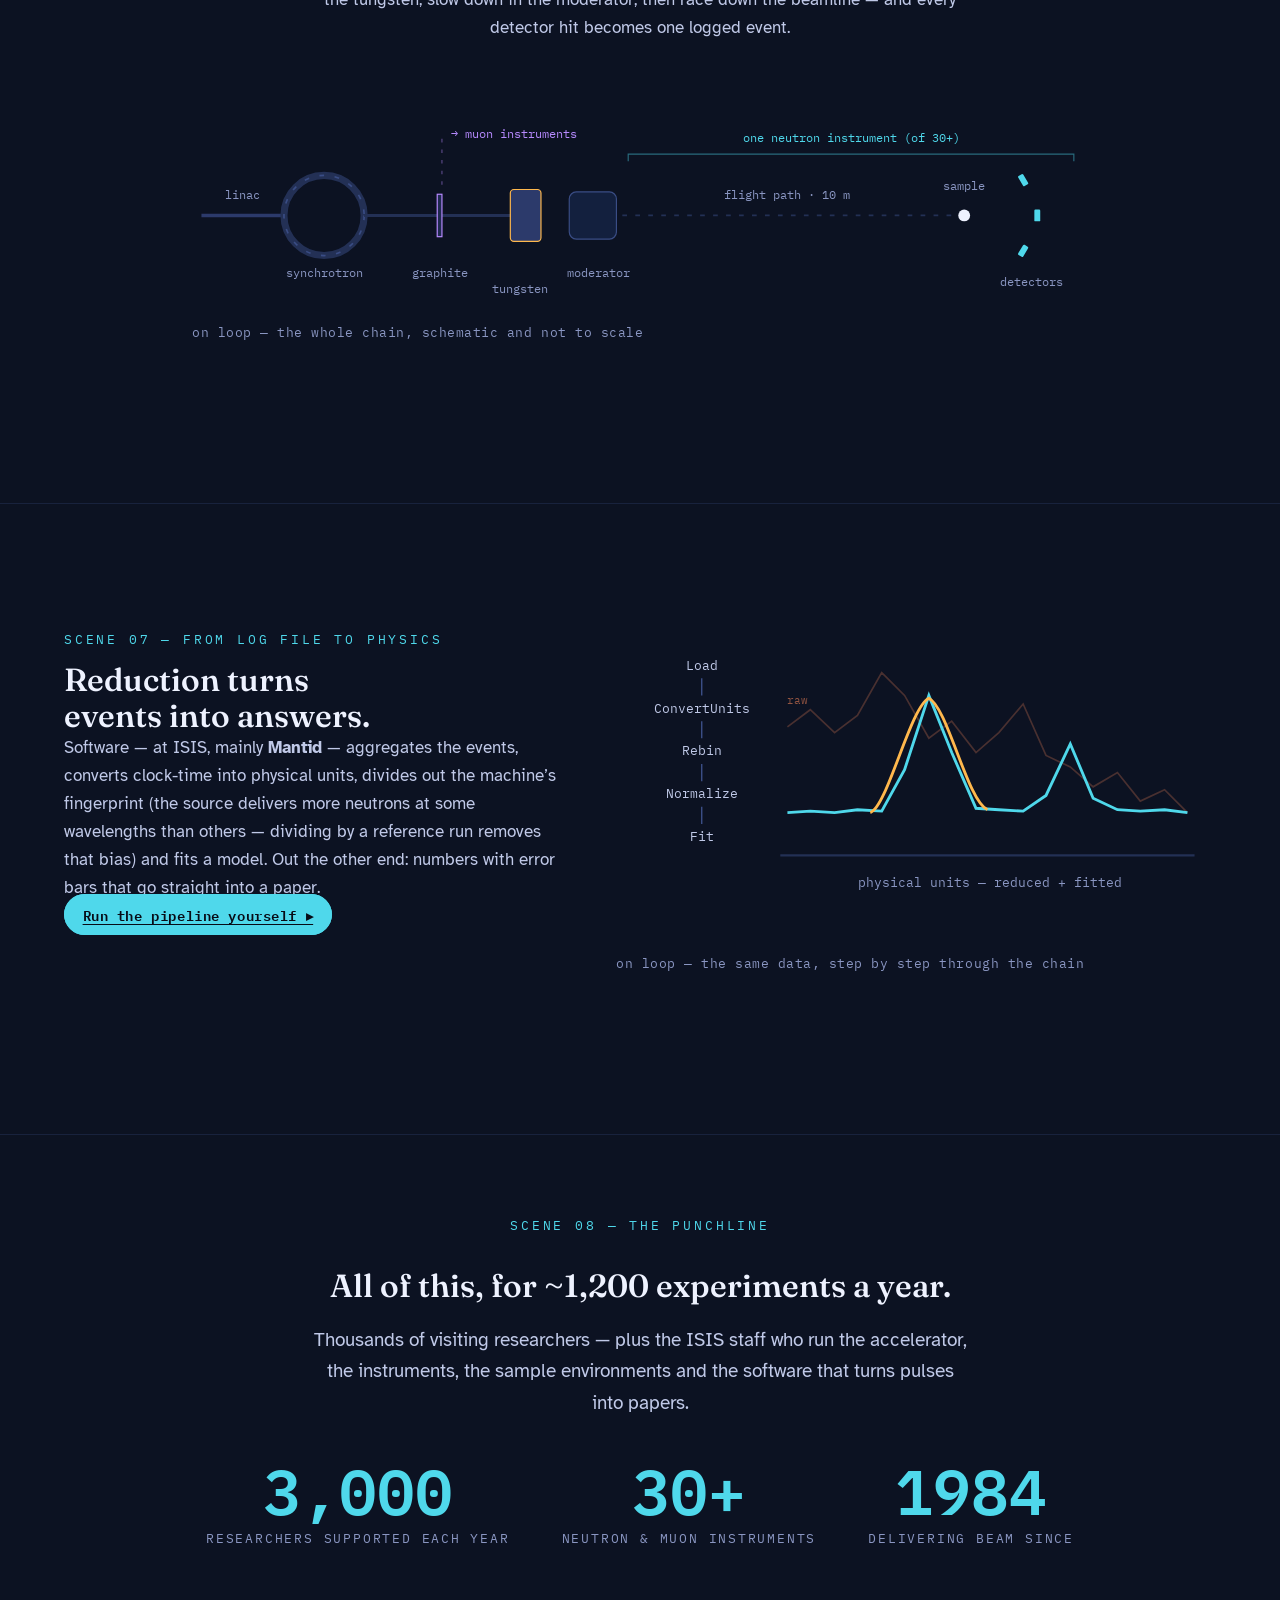
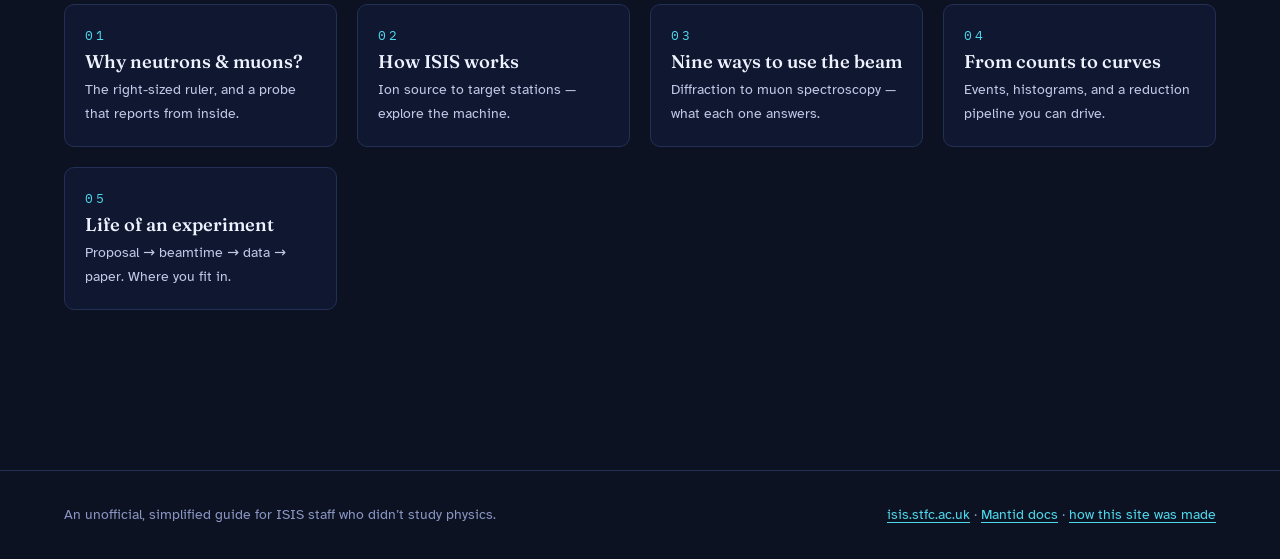
==== commit 6b15e0c3: "Add /how — a meta page on how this site was made, footer-linked One-page explainer showcasing the bu" ====
--- a/index.html
+++ b/index.html
@@ -376,7 +376,7 @@
 <footer class="site-footer">
   <div class="bar">
     <span>An unofficial, simplified guide for ISIS staff who didn’t study physics.</span>
-    <span><a href="https://www.isis.stfc.ac.uk/" rel="external">isis.stfc.ac.uk</a> · <a href="https://docs.mantidproject.org/nightly/" rel="external">Mantid docs</a></span>
+    <span><a href="https://www.isis.stfc.ac.uk/" rel="external">isis.stfc.ac.uk</a> · <a href="https://docs.mantidproject.org/nightly/" rel="external">Mantid docs</a> · <a href="how.html">how this site was made</a></span>
   </div>
 </footer>
 </body>
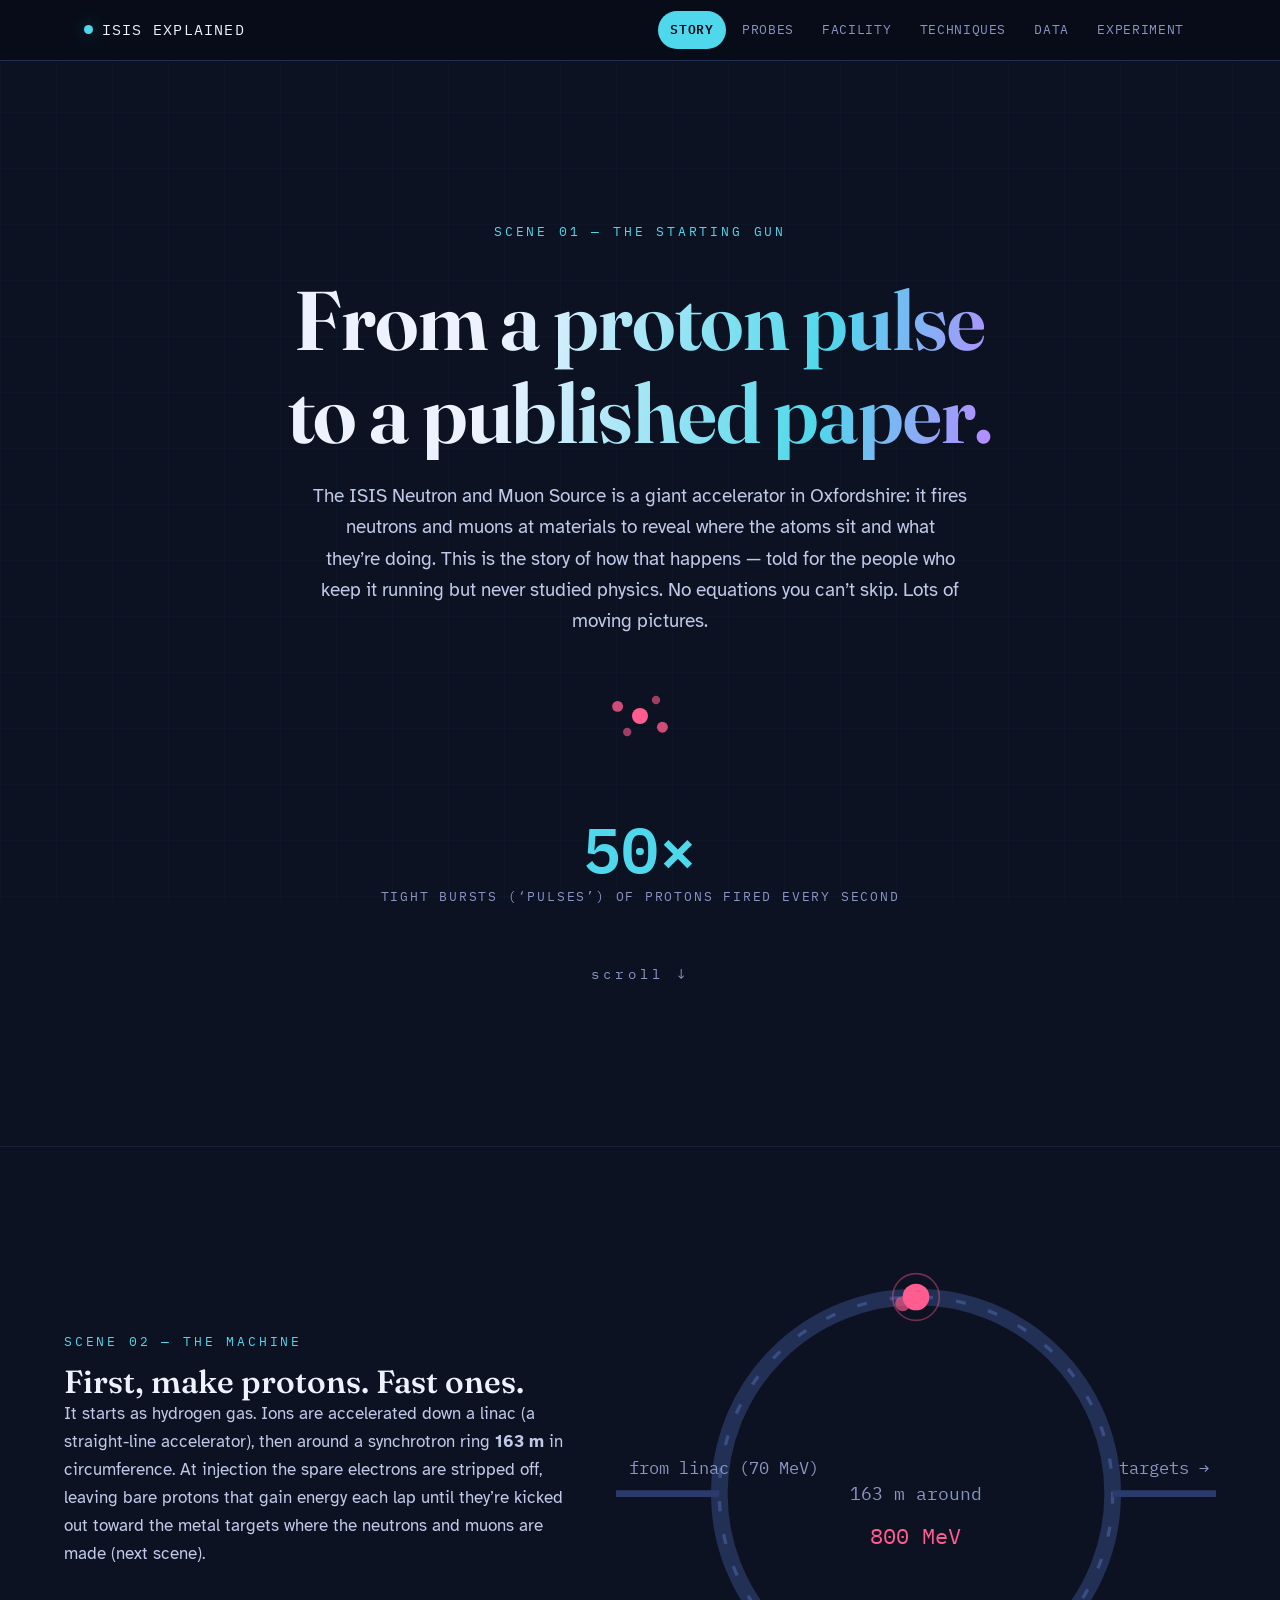
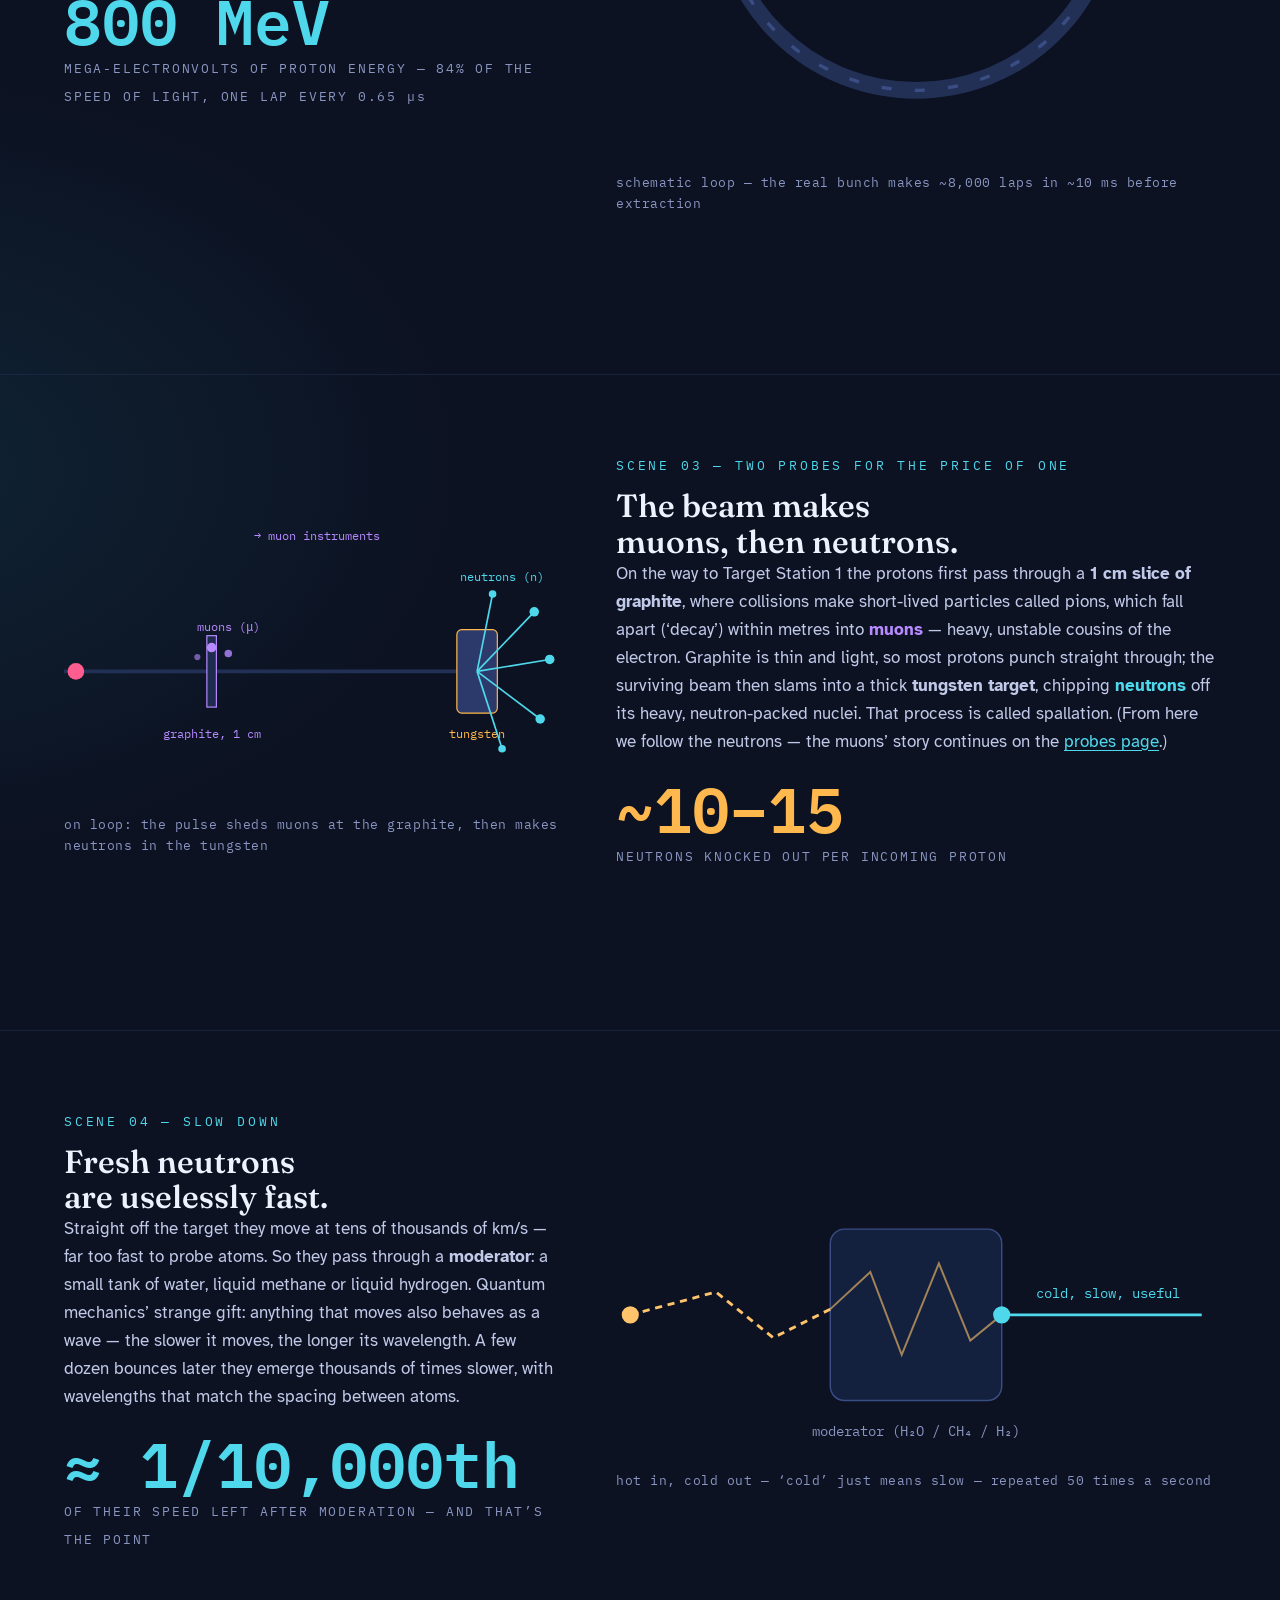
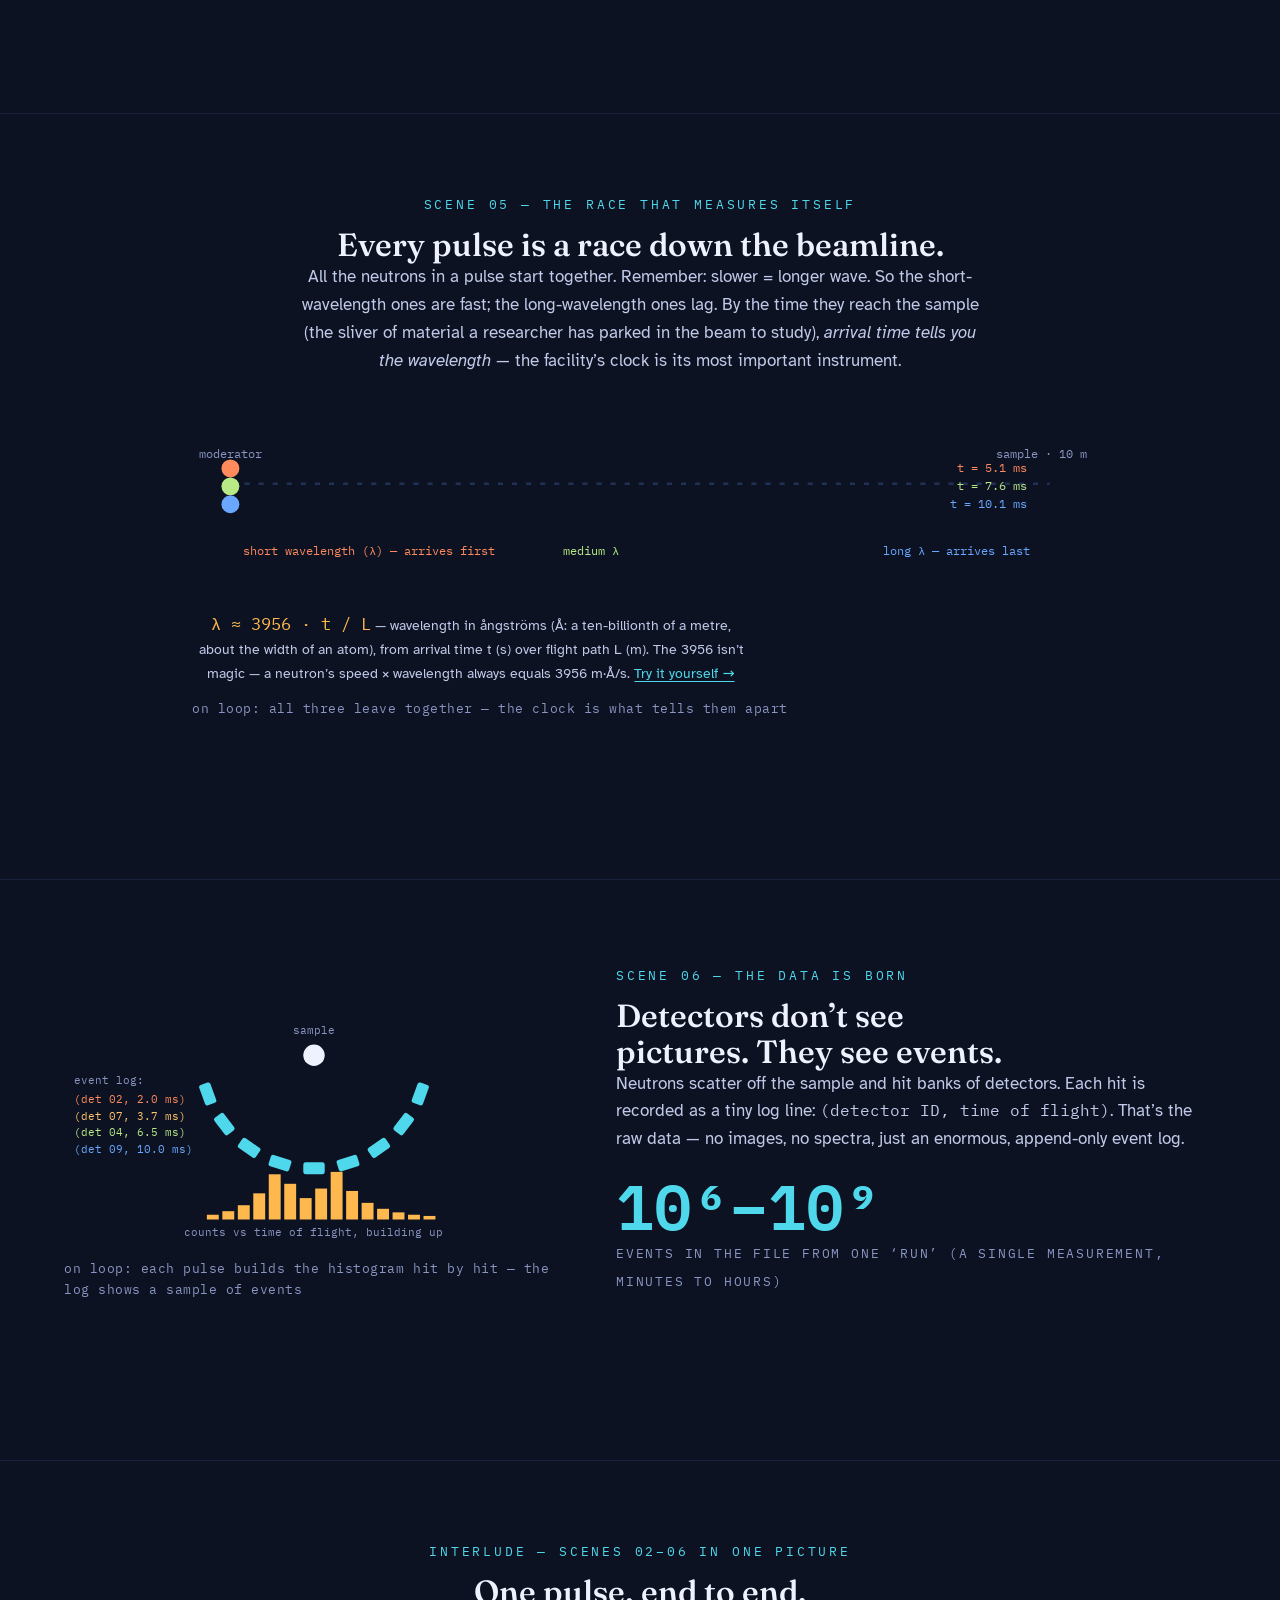
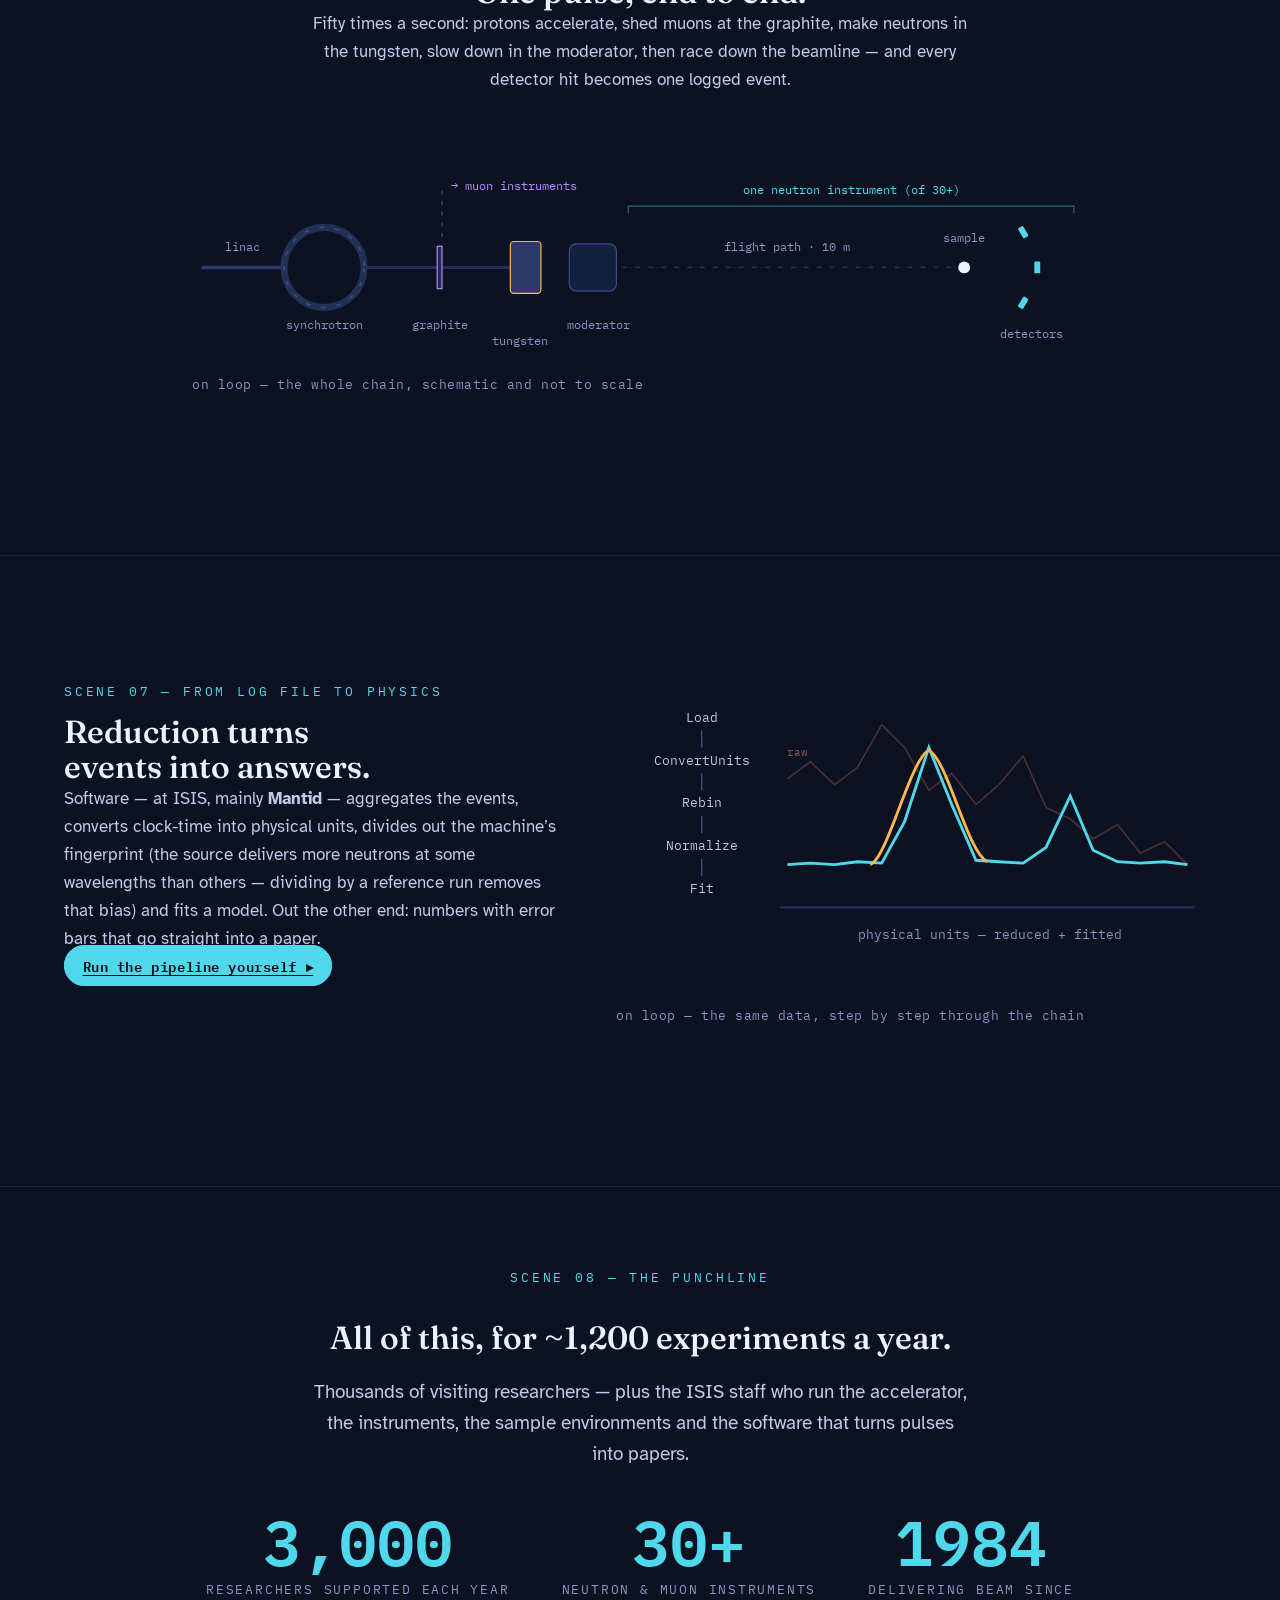
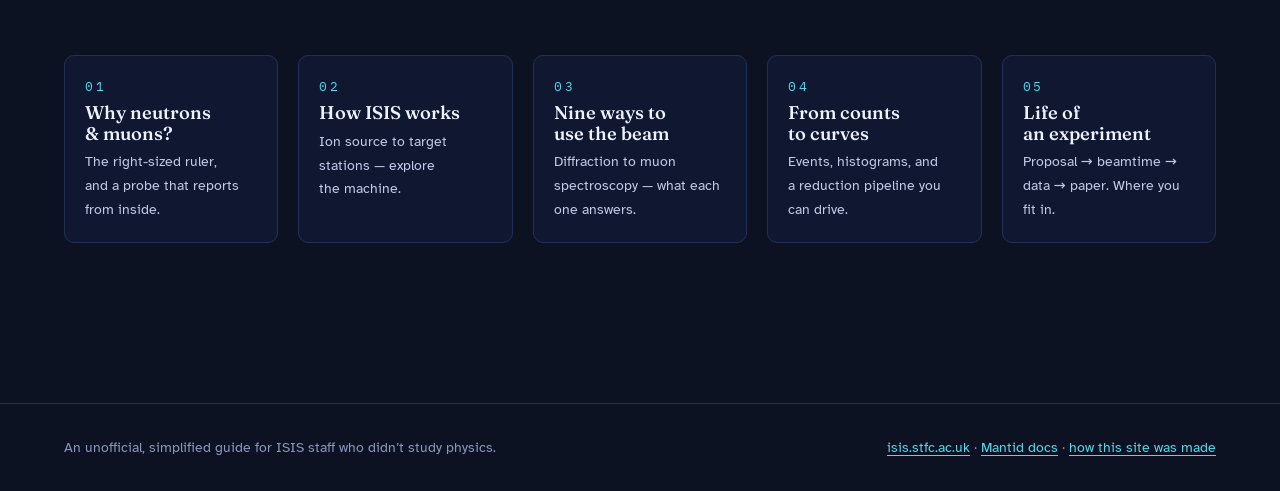
==== commit 1ef0f0ae: "story page: orient the lede, fix µs stat, fold and clipped-label cleanups Hero lede now says what IS" ====
--- a/index.html
+++ b/index.html
@@ -38,7 +38,7 @@
     <div class="scene-inner center">
       <p class="kicker reveal">Scene 01 — the starting gun</p>
       <h1 class="hero-title reveal d1">From a proton pulse<br>to a published paper.</h1>
-      <p class="lede reveal d2">This is the story of what actually happens at ISIS — told for the people who keep it running but never studied physics. No equations you can’t skip. Lots of moving pictures.</p>
+      <p class="lede reveal d2">The ISIS Neutron and Muon Source is a giant accelerator in Oxfordshire: it fires neutrons and muons at materials to reveal where the atoms sit and what they’re doing. This is the story of how that happens — told for the people who keep it running but never studied physics. No equations you can’t skip. Lots of moving pictures.</p>
       <svg class="hero-pulse reveal d3" viewBox="0 0 200 60" role="img" aria-label="A bunch of protons, pulsing.">
         <g class="bunch">
           <circle cx="100" cy="30" r="5" fill="#ff5d8f"/>
@@ -59,8 +59,8 @@
       <div class="scene-text">
         <p class="kicker reveal">Scene 02 — the machine</p>
         <h2 class="reveal d1">First, make protons. Fast ones.</h2>
-        <p class="reveal d2">It starts as hydrogen gas. Ions are accelerated down a linac (a straight-line accelerator), then around a synchrotron ring <strong>163&nbsp;m</strong> in circumference — at injection the spare electrons are stripped off, leaving bare protons that gain energy each lap until they’re kicked out toward the metal targets where the neutrons and muons are made (next scene).</p>
-        <p class="scene-stat reveal d3"><span class="num">800 MeV</span><span class="label">mega-electronvolts of proton energy — 84% of the speed of light, one lap every 0.65 µs</span></p>
+        <p class="reveal d2">It starts as hydrogen gas. Ions are accelerated down a linac (a straight-line accelerator), then around a synchrotron ring <strong>163&nbsp;m</strong> in circumference. At injection the spare electrons are stripped off, leaving bare protons that gain energy each lap until they’re kicked out toward the metal targets where the neutrons and muons are made (next scene).</p>
+        <p class="scene-stat reveal d3"><span class="num">800 MeV</span><span class="label">mega-electronvolts of proton energy — 84% of the speed of light, one lap every 0.65 <span class="unit">µs</span></span></p>
       </div>
       <figure class="scene-fig reveal d2">
         <svg viewBox="0 0 360 320" role="img" aria-label="The ISIS synchrotron ring: a proton bunch is injected at 70 MeV, speeds up lap after lap, and is kicked out toward the targets at 800 MeV.">
@@ -71,7 +71,7 @@
           <text x="8" y="148" fill="#8a96c2" font-size="10" font-family="IBM Plex Mono, monospace">from linac (70 MeV)</text>
           <!-- extraction line -->
           <line x1="298" y1="160" x2="360" y2="160" stroke="#2c3a6b" stroke-width="4"/>
-          <text x="304" y="148" fill="#8a96c2" font-size="10" font-family="IBM Plex Mono, monospace">to targets →</text>
+          <text x="302" y="148" fill="#8a96c2" font-size="10" font-family="IBM Plex Mono, monospace">targets →</text>
           <!-- bunch: injected, accelerates around the ring, extracted -->
           <g class="fx-ring" style="transform-origin: 180px 160px">
             <g>
@@ -99,7 +99,7 @@
       <div class="scene-text">
         <p class="kicker reveal">Scene 03 — two probes for the price of one</p>
         <h2 class="reveal d1">The beam makes muons, then neutrons.</h2>
-        <p class="reveal d2">On the way to Target Station 1 the protons first pass through a <strong>1&nbsp;cm slice of graphite</strong>, where collisions make short-lived particles called pions, which fall apart (‘decay’) within metres into <strong style="color:var(--muon)">muons</strong> — heavy, unstable cousins of the electron. Graphite is thin and light, so most protons punch straight through; the surviving beam then slams into a thick <strong>tungsten target</strong>, chipping <strong style="color:var(--neutron)">neutrons</strong> off its heavy, neutron-packed nuclei. That process is called spallation.</p>
+        <p class="reveal d2">On the way to Target Station 1 the protons first pass through a <strong>1&nbsp;cm slice of graphite</strong>, where collisions make short-lived particles called pions, which fall apart (‘decay’) within metres into <strong style="color:var(--muon)">muons</strong> — heavy, unstable cousins of the electron. Graphite is thin and light, so most protons punch straight through; the surviving beam then slams into a thick <strong>tungsten target</strong>, chipping <strong style="color:var(--neutron)">neutrons</strong> off its heavy, neutron-packed nuclei. That process is called spallation. (From here we follow the neutrons — the muons’ story continues on the <a href="probes.html">probes page</a>.)</p>
         <p class="scene-stat reveal d3"><span class="num">~10–15</span><span class="label">neutrons knocked out per incoming proton</span></p>
       </div>
       <figure class="scene-fig reveal d2">
@@ -186,7 +186,7 @@
           <line x1="30" y1="60" x2="670" y2="60" stroke="#233055" stroke-width="2" stroke-dasharray="4 7"/>
           <g fill="#8a96c2" font-size="9" font-family="IBM Plex Mono, monospace" text-anchor="middle">
             <text x="30" y="40">moderator</text>
-            <text x="670" y="40">sample · 10 m</text>
+            <text x="664" y="40">sample · 10 m</text>
           </g>
           <g class="fx-race1"><circle cx="30" cy="48" r="7" fill="#ff8a5c"/></g>
           <g class="fx-race2"><circle cx="30" cy="62" r="7" fill="#b8e986"/></g>
--- a/css/story.css
+++ b/css/story.css
@@ -61,6 +61,8 @@
     text-transform: uppercase;
     color: var(--text-500);
   }
+  /* unit symbols keep their case — uppercasing turns µs into ΜS (reads as ms) */
+  .scene-stat .label .unit { text-transform: none; }
   #s3 .scene-stat .num { color: var(--peak); }
   .stat-row { display: flex; gap: var(--sp-5); flex-wrap: wrap; justify-content: center; }
 
@@ -78,7 +80,31 @@
     margin-top: var(--sp-4);
   }
 
+  /* short viewports (e.g. 768px-tall laptops): tighten the hero so the stat
+     and scroll cue stay above the fold */
+  @media (max-height: 52rem) {
+    /* 3.75rem ≈ the in-flow header, so header + hero fill one viewport */
+    .scene.hero { padding-block: var(--sp-4); min-height: calc(100svh - 3.75rem); margin-top: 0; }
+    .scene.hero .scene-inner.center { gap: var(--sp-2); }
+    .scene.hero .hero-title { font-size: clamp(2.4rem, 1.2rem + 4vw, 4.2rem); }
+    .hero-pulse { inline-size: min(13rem, 50vw); margin-block: 0; }
+    .scene.hero .scene-stat { margin-top: var(--sp-2); }
+    .scene.hero .scene-stat .num { font-size: clamp(1.9rem, 1rem + 2.6vw, 3rem); }
+    .scroll-cue { margin-top: var(--sp-2); }
+  }
+
   .cta-row { width: 100%; margin-top: var(--sp-4); text-align: start; }
+  /* five topic cards: full-width fifth at two-column widths, 3+2 at laptop,
+     one row of five on wide screens — never a lone orphan card */
+  @media (max-width: 49.99rem) {
+    .cta-row .cta-card:nth-child(5) { grid-column: 1 / -1; }
+  }
+  @media (min-width: 56rem) {
+    .cta-row { grid-template-columns: repeat(3, minmax(0, 1fr)); }
+  }
+  @media (min-width: 75rem) {
+    .cta-row { grid-template-columns: repeat(5, minmax(0, 1fr)); }
+  }
 
   /* ---------- 1. Reveals (IO-driven, all browsers) ---------- */
 
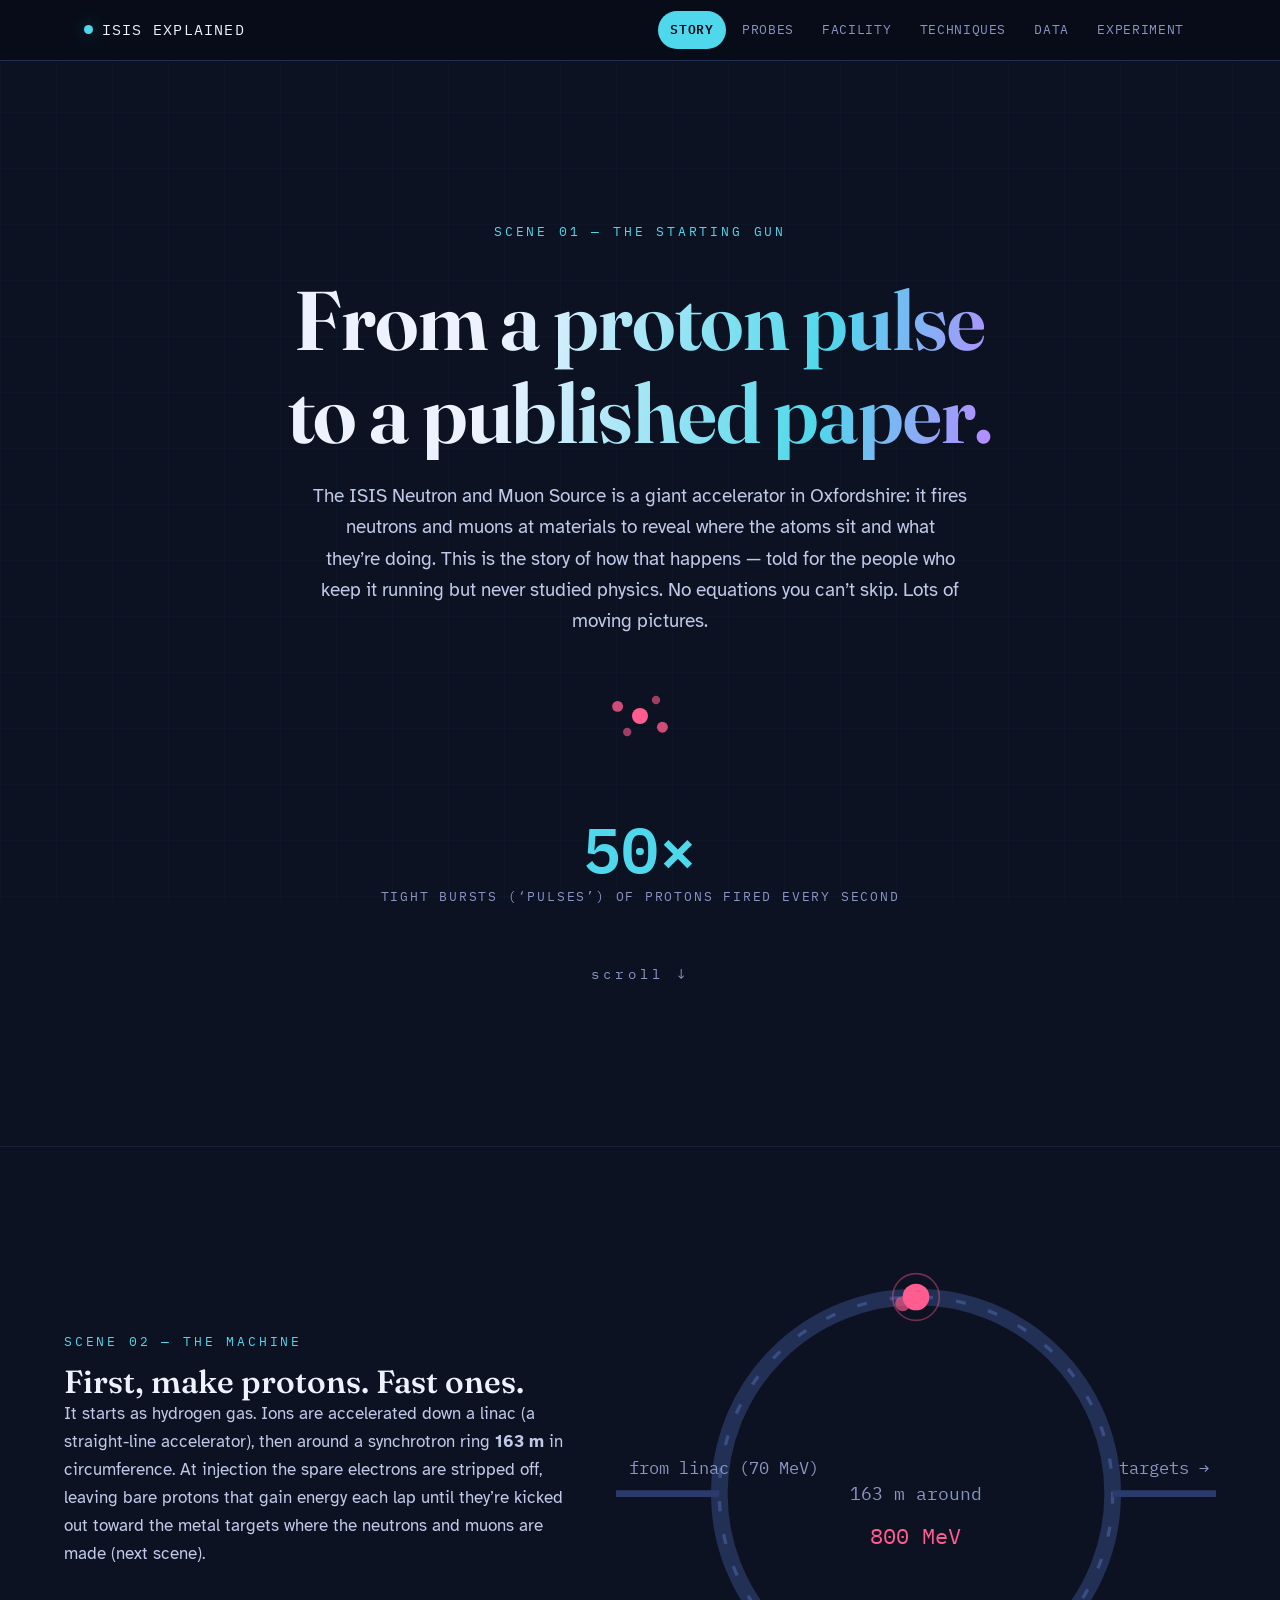
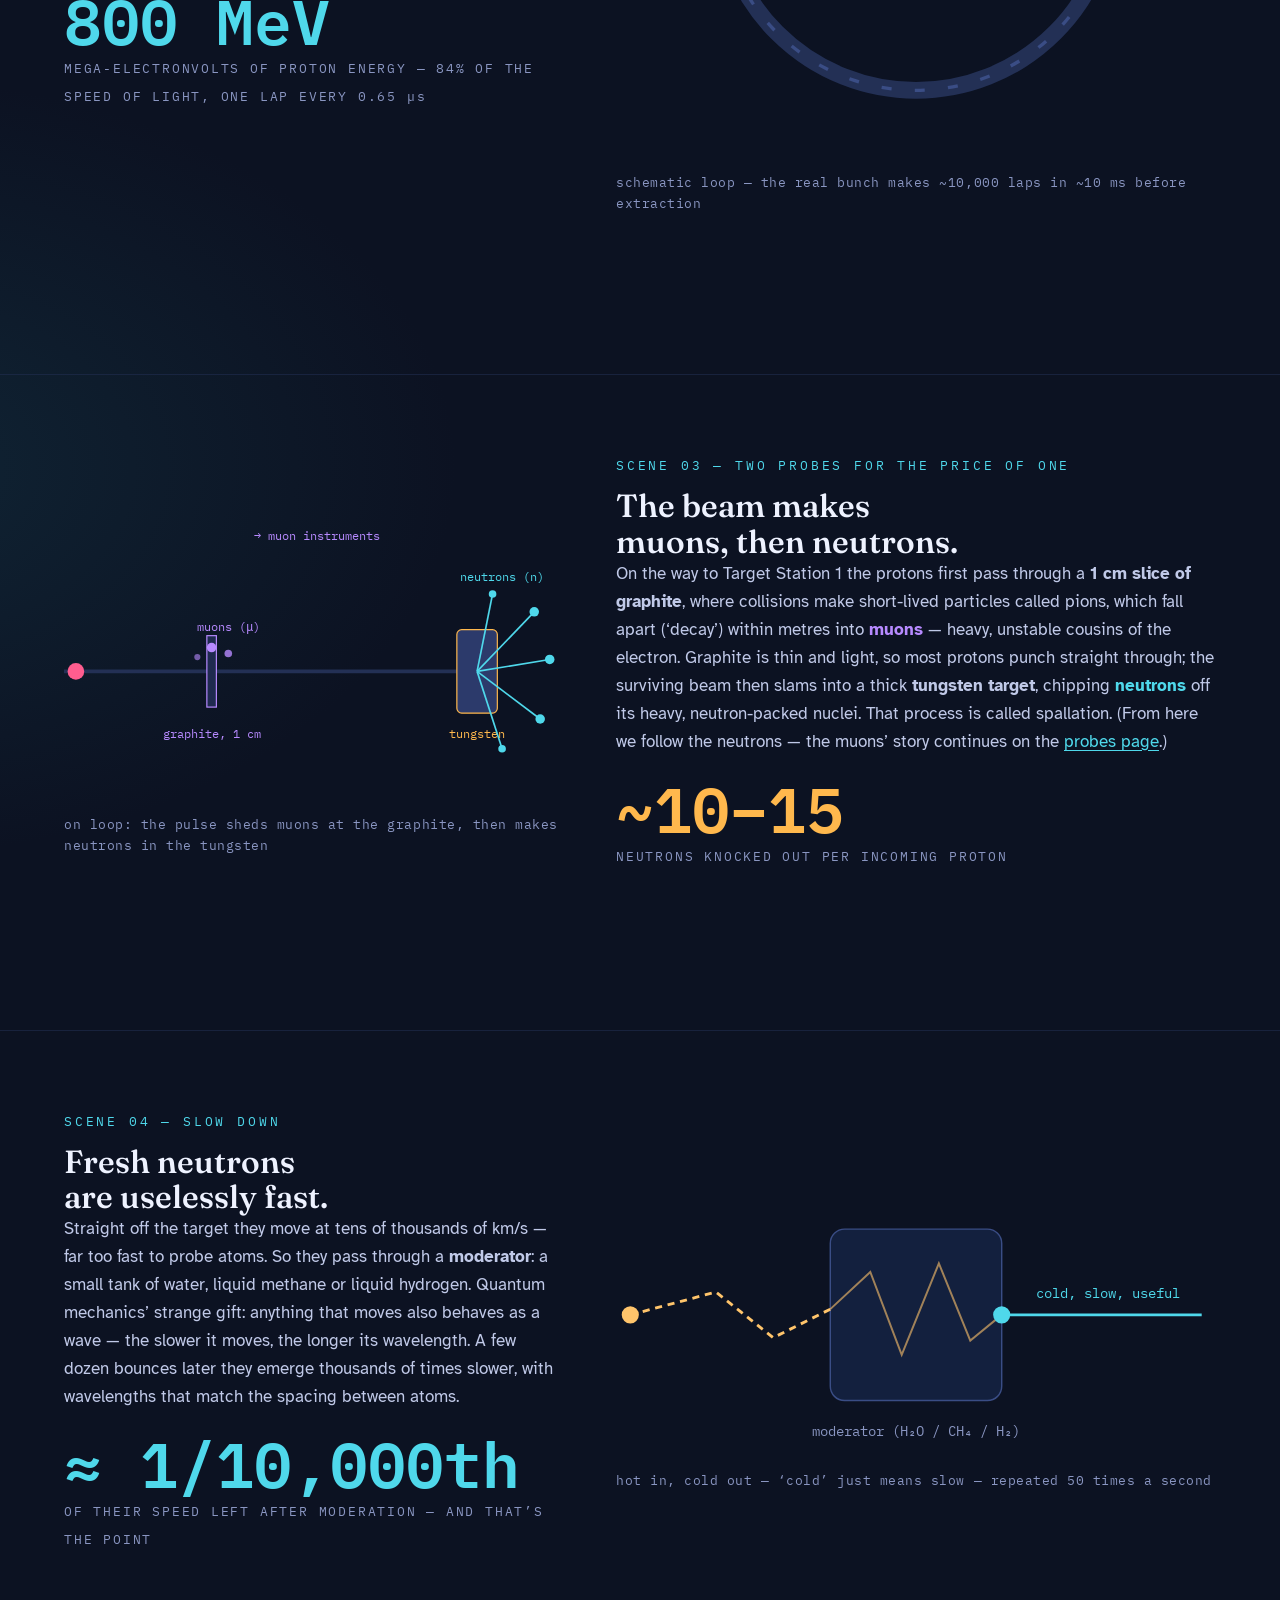
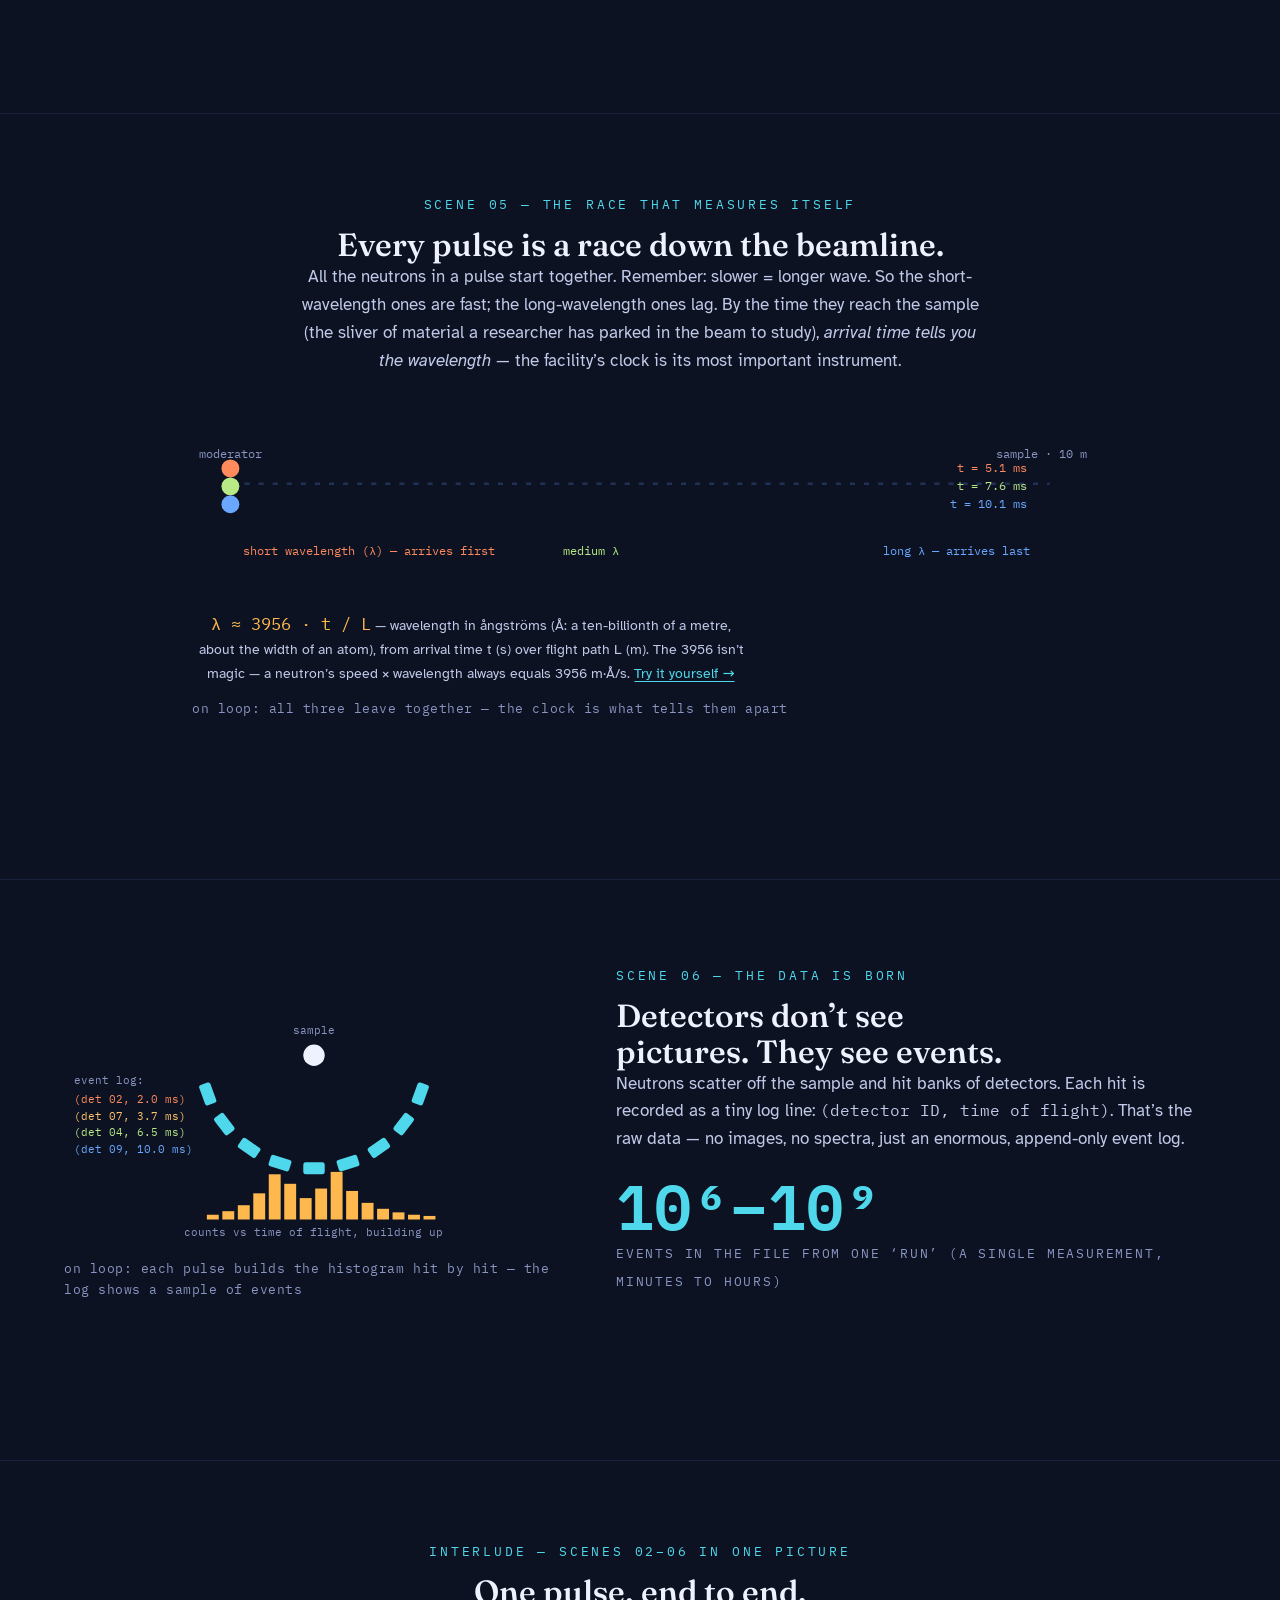
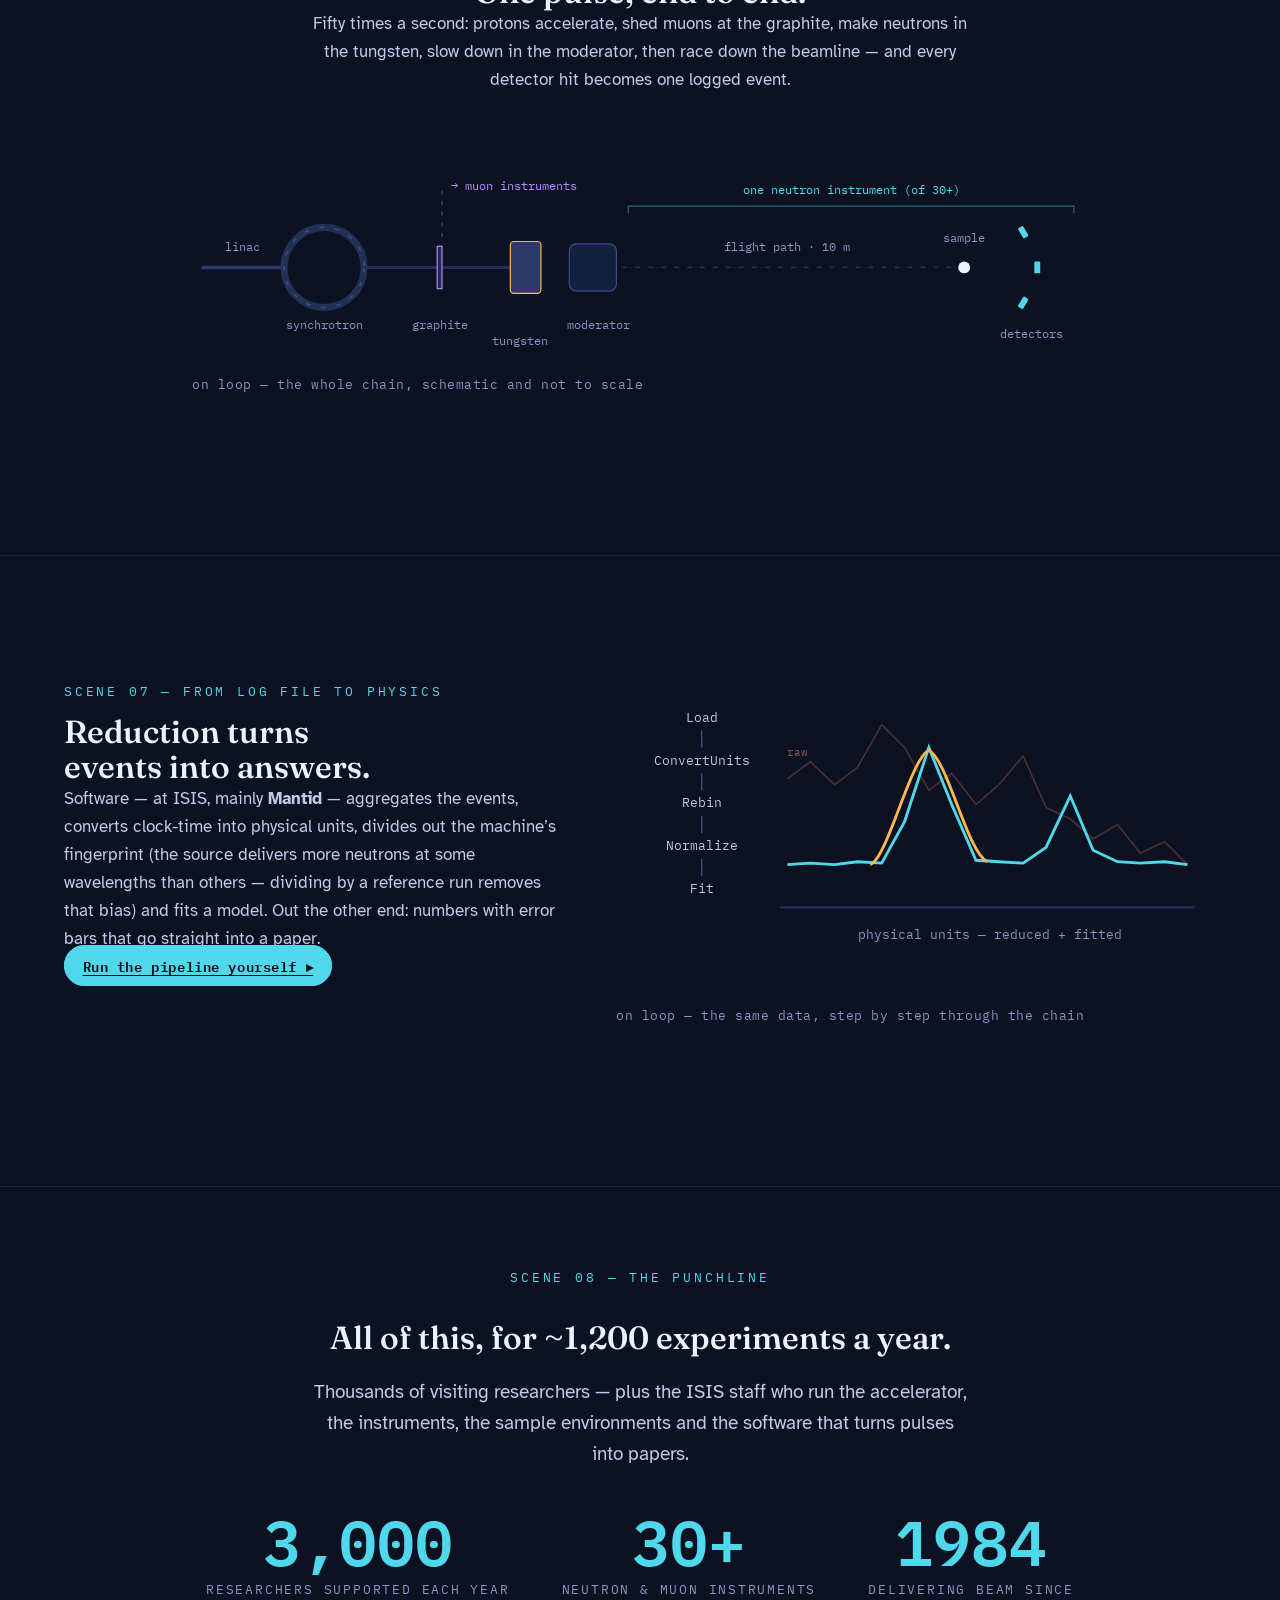
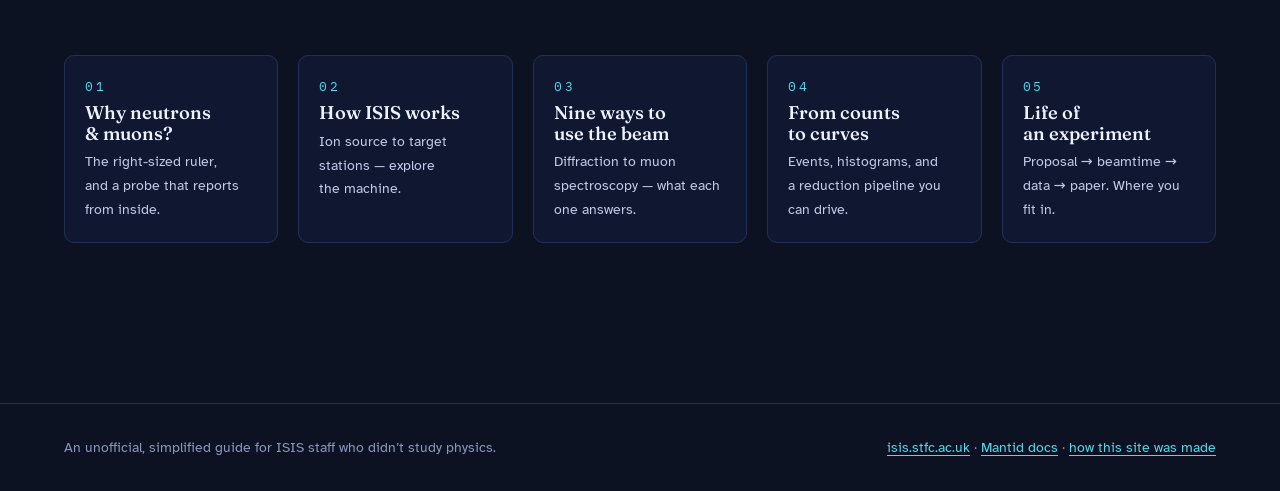
==== commit 6d48cb83: "Correct synchrotron lap count to ~10,000 (was ~8,000) ISIS's official figure is ~10,000 laps in ~10 " ====
--- a/index.html
+++ b/index.html
@@ -88,7 +88,7 @@
             <text class="e3" x="180" y="190">800 MeV</text>
           </g>
         </svg>
-        <figcaption class="figure-caption">schematic loop — the real bunch makes ~8,000 laps in ~10 ms before extraction</figcaption>
+        <figcaption class="figure-caption">schematic loop — the real bunch makes ~10,000 laps in ~10 ms before extraction</figcaption>
       </figure>
     </div>
   </section>
--- a/css/components.css
+++ b/css/components.css
@@ -72,6 +72,8 @@
     text-transform: uppercase;
     color: var(--text-500);
   }
+  /* unit symbols keep their case — uppercasing turns µA into ΜA (reads as mega-amps) */
+  .stat .label .unit { text-transform: none; }
 
   .footnote {
     font-size: var(--fs-small);
@@ -447,4 +449,82 @@
     color: var(--peak);
     font-style: italic;
   }
+
+  /* ---------- Section sub-nav tabs (facility: overview / TS1 / TS2) ---------- */
+  /* Folder-style tabs sitting on a baseline, placed directly above the first
+     content section. Plain links — each tab is its own page, so the "tabbed
+     view" needs no JS and keeps every page light and file://-safe. */
+
+  .subnav {
+    display: flex;
+    align-items: flex-end;
+    gap: 8px;
+    flex-wrap: wrap;
+    font-family: var(--font-mono);
+    font-size: var(--fs-small);
+    letter-spacing: 0.08em;
+    border-bottom: 1px solid var(--line-bright);
+    margin-top: var(--sp-3);
+  }
+  .subnav .subnav-label {
+    color: var(--text-500);
+    font-size: var(--fs-tiny);
+    letter-spacing: 0.22em;
+    padding: 0 var(--sp-2) 0.95rem 0;
+  }
+  .subnav a {
+    position: relative;
+    display: inline-flex;
+    align-items: center;
+    min-block-size: 44px;                /* tap target */
+    padding: 0 1.25rem;
+    color: var(--text-500);
+    text-decoration: none;
+    background: var(--bg);
+    border: 1px solid var(--line);
+    border-bottom: 0;
+    border-radius: 10px 10px 0 0;
+  }
+  /* top indicator bar: hinted on hover, full-width on the selected tab */
+  .subnav a::before {
+    content: "";
+    position: absolute;
+    top: -1px;
+    left: 50%;
+    translate: -50%;
+    inline-size: 0;
+    block-size: 2px;
+    border-radius: 0 0 2px 2px;
+    background: var(--accent);
+  }
+  @media (prefers-reduced-motion: no-preference) {
+    .subnav a { transition: color 0.18s ease, background-color 0.18s ease, border-color 0.18s ease; }
+    .subnav a::before { transition: inline-size 0.18s ease; }
+  }
+  .subnav a:hover:not([aria-current="page"]),
+  .subnav a:focus-visible:not([aria-current="page"]) {
+    color: var(--text-100);
+    background: var(--ink-700);
+    border-color: var(--line-bright);
+  }
+  .subnav a:hover:not([aria-current="page"])::before,
+  .subnav a:focus-visible:not([aria-current="page"])::before {
+    inline-size: 45%;
+  }
+  /* selected: raised taller, bold accent text, full indicator, glow, and the
+     gradient fades to the page background so the tab opens into the content */
+  .subnav a[aria-current="page"] {
+    color: var(--accent);
+    font-weight: 600;
+    min-block-size: 50px;
+    background: linear-gradient(180deg, var(--ink-700), var(--bg) 85%);
+    border-color: var(--line-bright);
+    margin-bottom: -1px;
+    box-shadow: 0 -8px 18px -10px color-mix(in oklab, var(--accent) 55%, transparent);
+  }
+  .subnav a[aria-current="page"]::before {
+    left: 9px;
+    translate: none;
+    inline-size: calc(100% - 18px);
+  }
 }
